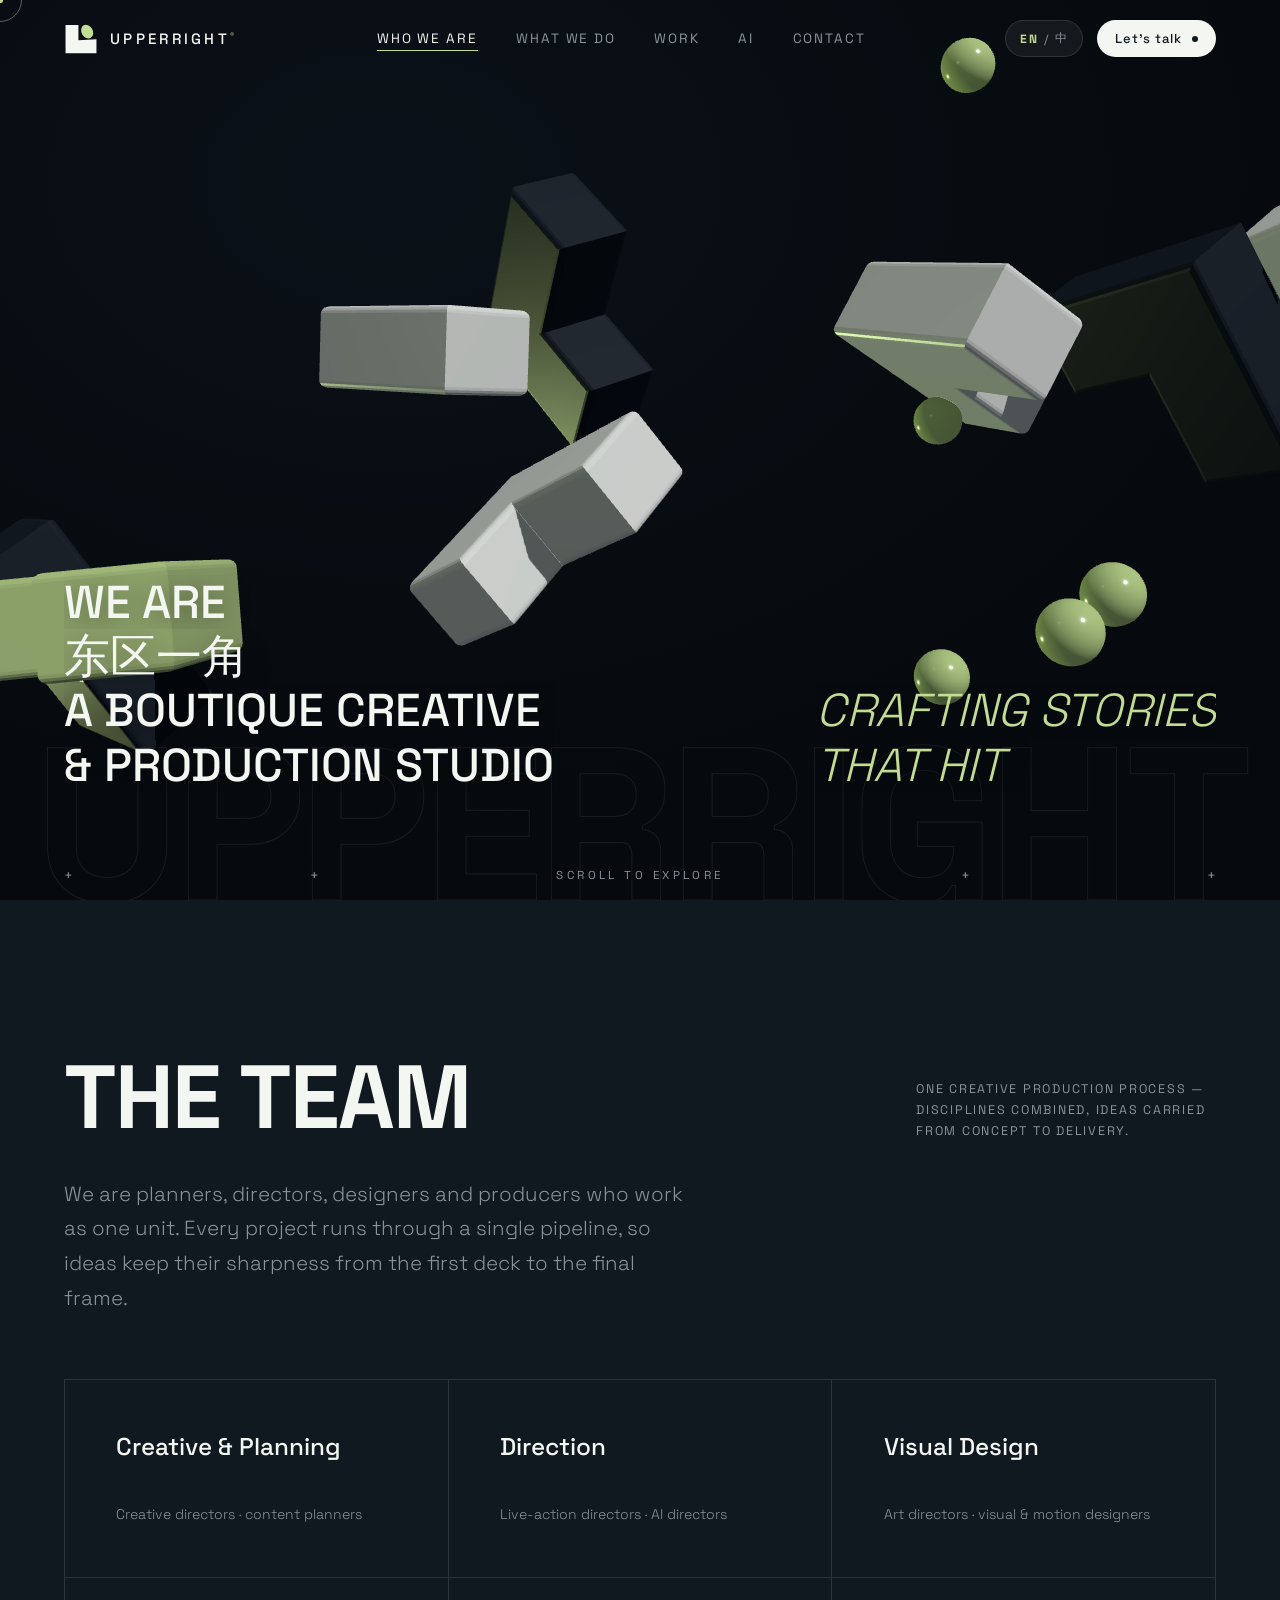
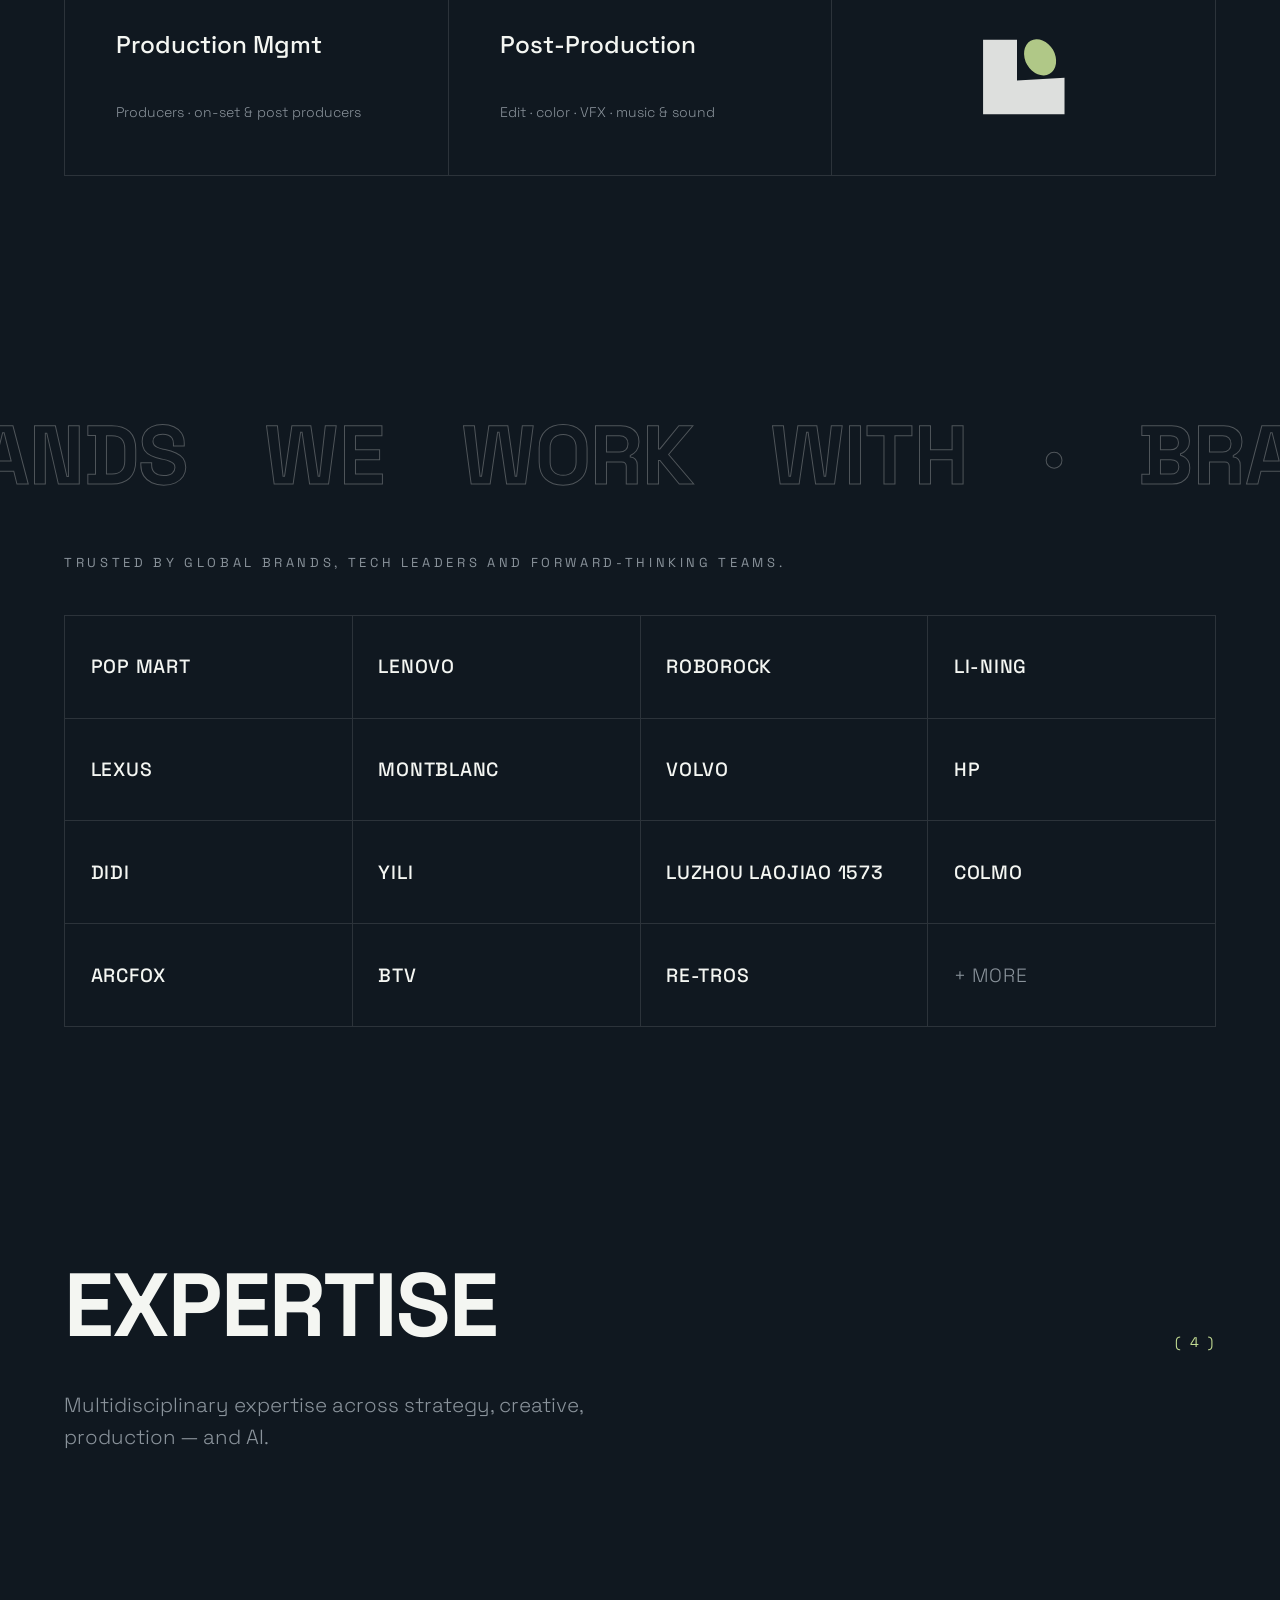
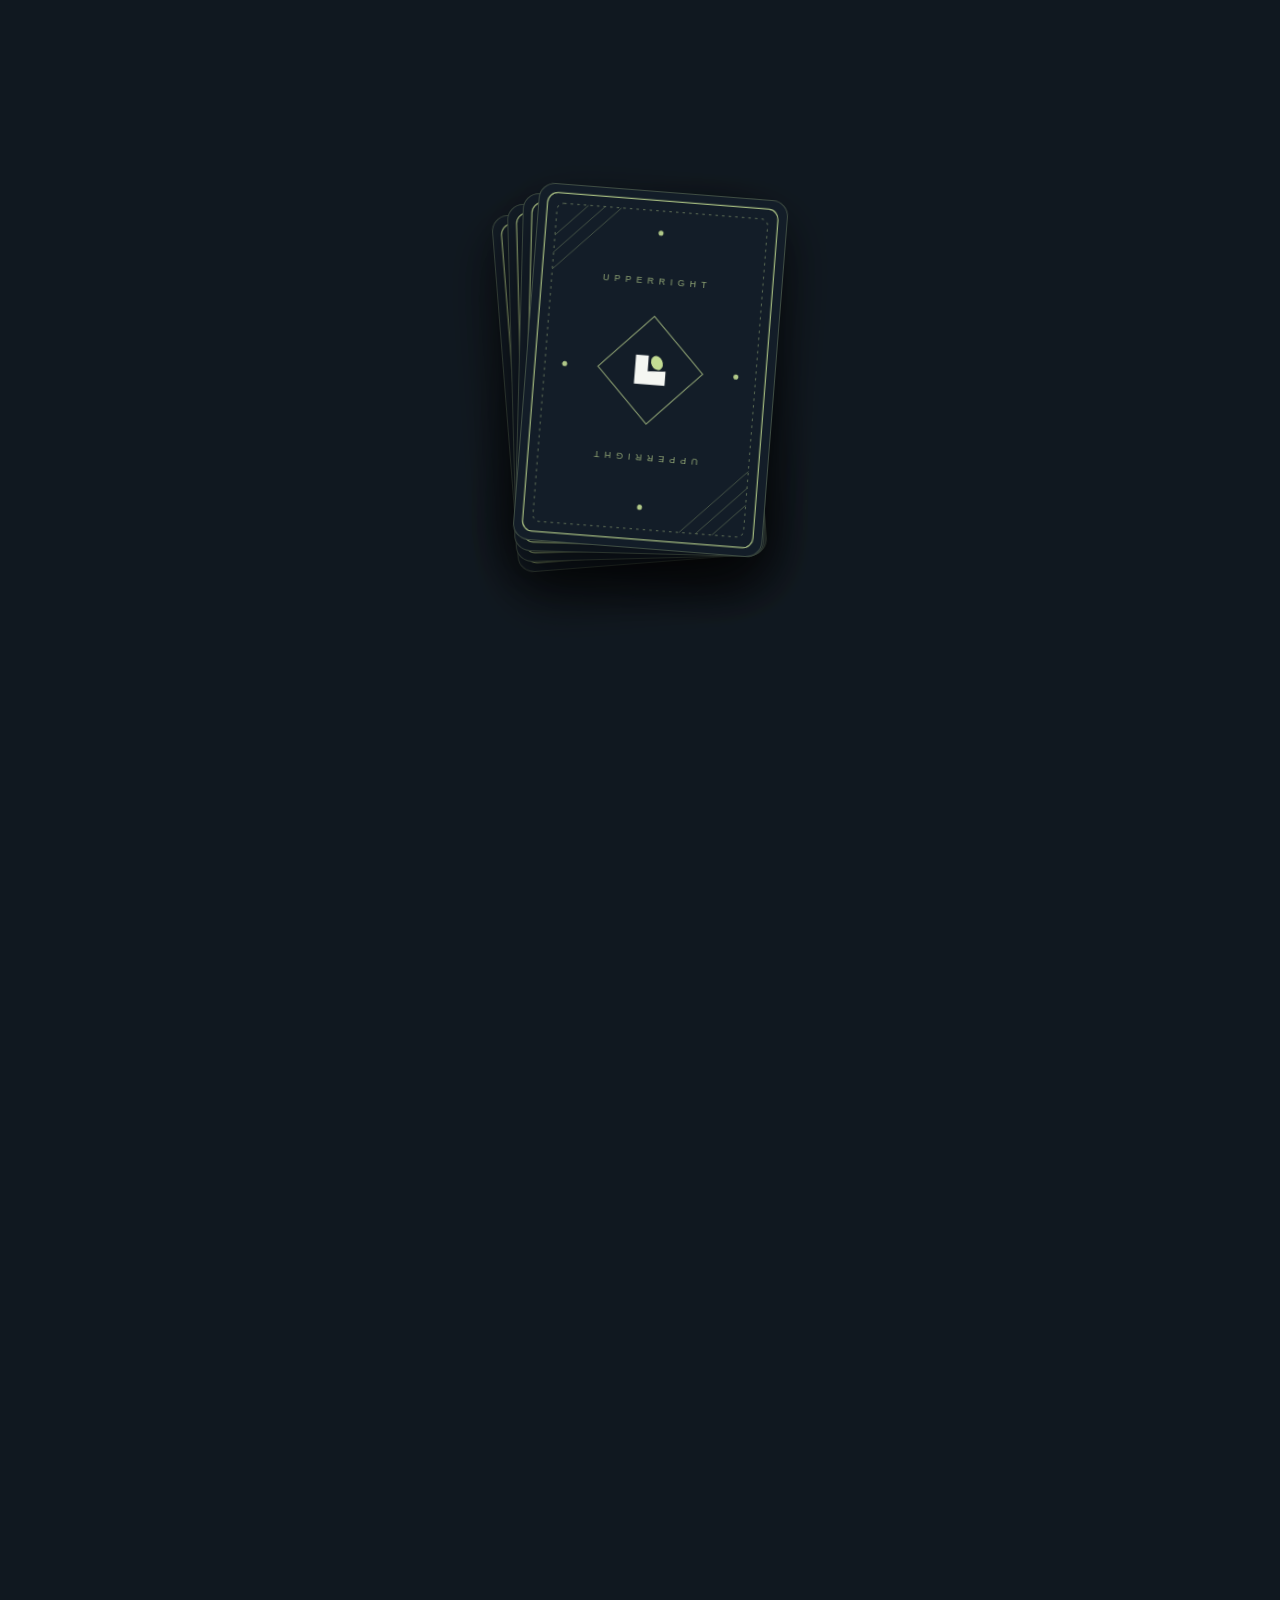
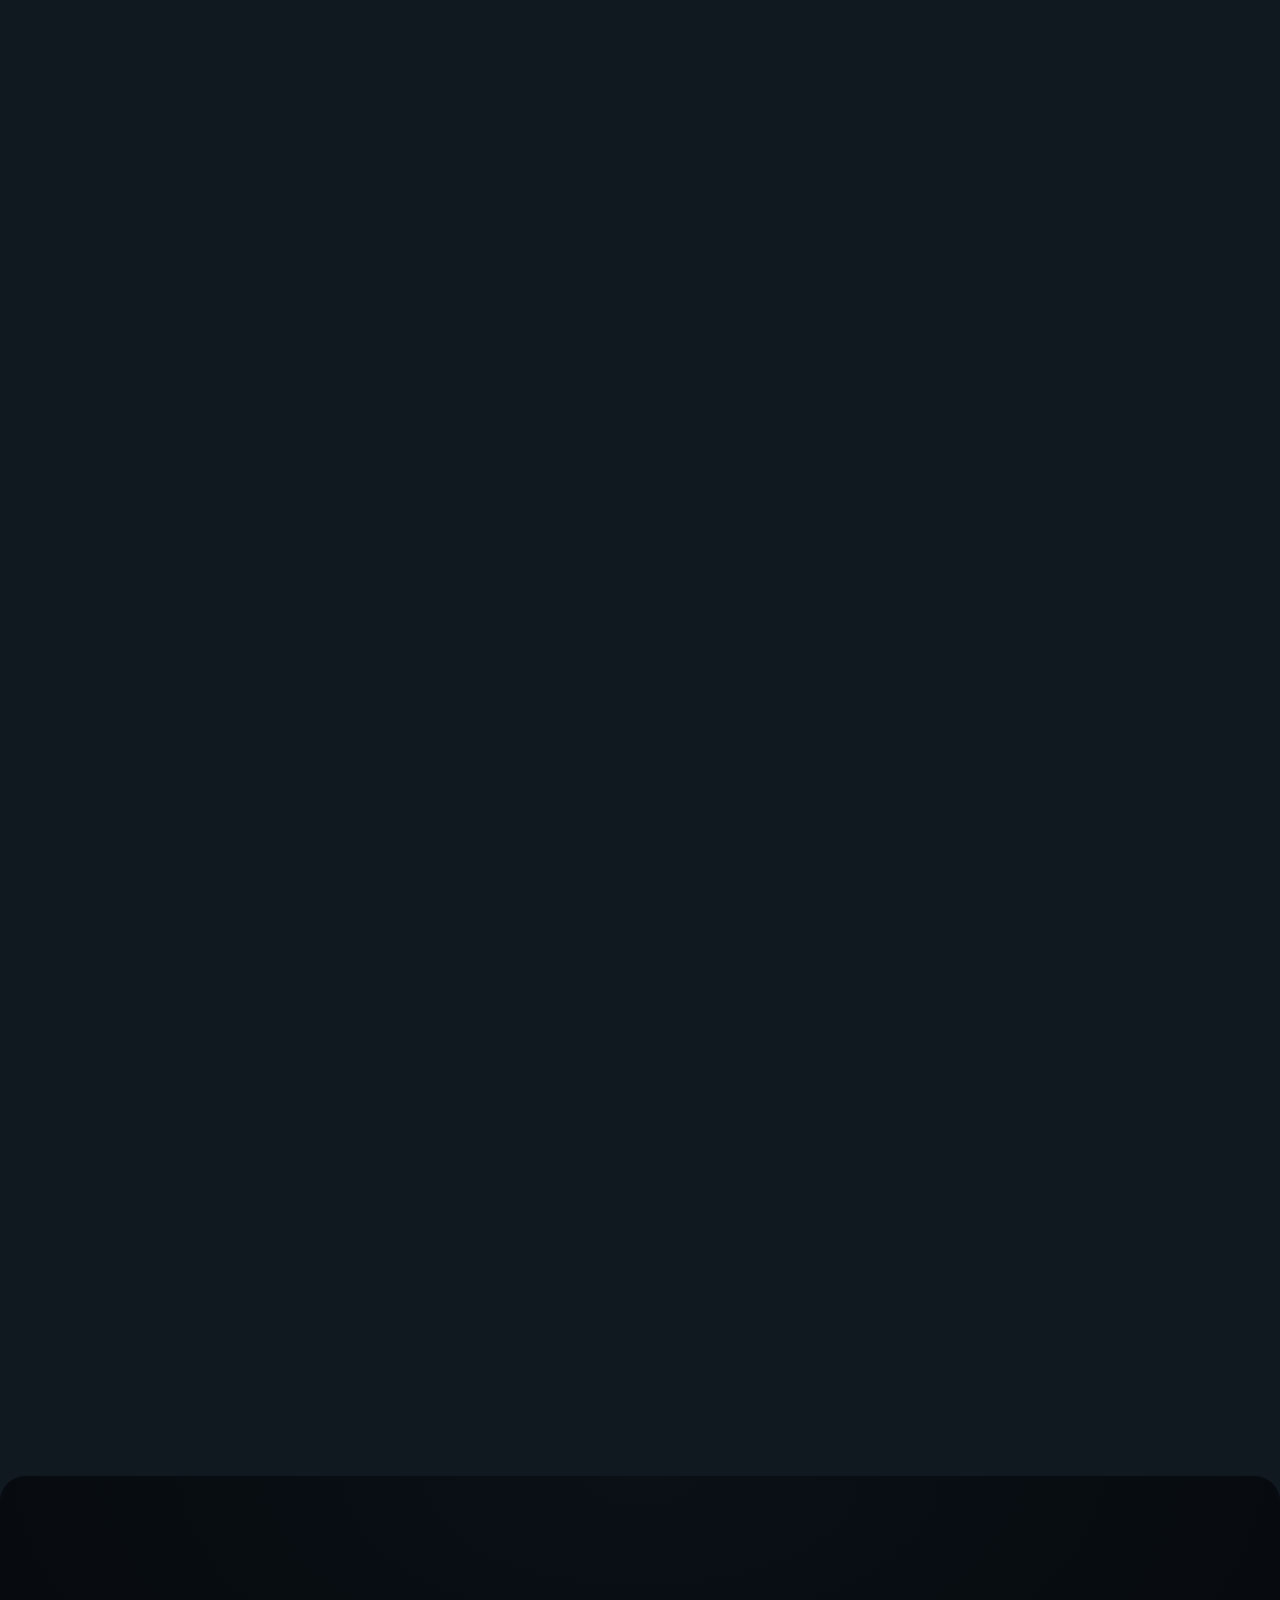
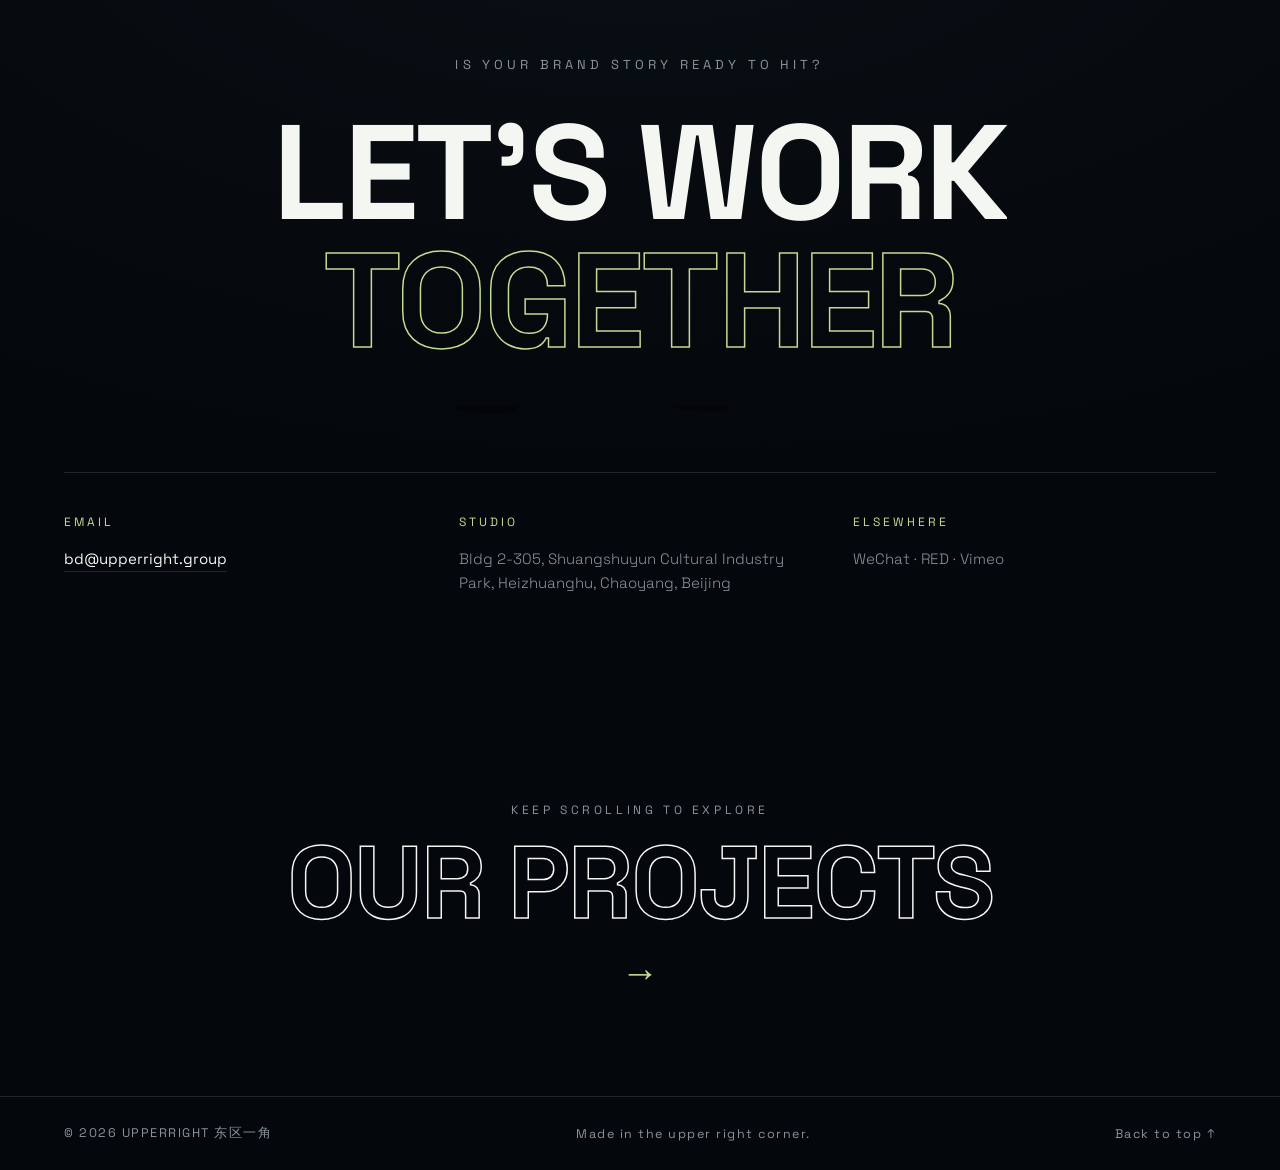
==== about.html @ adb5bf9f "UPPERRIGHT official website v3 — preview release" ====
<!DOCTYPE html>
<html lang="en">
<head>
  <meta charset="UTF-8" />
  <meta name="viewport" content="width=device-width, initial-scale=1.0" />
  <title>About Us — UPPERRIGHT 东区一角</title>
  <meta name="description" content="UPPERRIGHT 东区一角 is a boutique creative & production studio in Beijing — strategy, creative, production and AI-native expertise." />
  <link rel="icon" type="image/svg+xml" href="assets/logo.svg" />
  <link rel="stylesheet" href="css/style.css" />
  <script type="importmap">
  {
    "imports": {
      "three": "./js/vendor/three.module.min.js",
      "cannon-es": "./js/vendor/cannon-es.js"
    }
  }
  </script>
</head>
<body class="lang-en" data-page="about">

  <!-- ============ LOADER ============ -->
  <div class="loader" id="loader">
    <div class="loader-stage">
      <svg class="loader-logo" viewBox="0 0 100 100" xmlns="http://www.w3.org/2000/svg" aria-hidden="true">
        <path id="loader-mouth" d="M20 25 L20 80 L80 80 L80 53 L45 55 L45 25 Z" fill="#F4F6F2"/>
      </svg>
      <div class="loader-dots" id="loader-dots">
        <span class="ldot"></span><span class="ldot"></span><span class="ldot"></span>
        <span class="ldot"></span><span class="ldot"></span>
      </div>
    </div>
    <div class="loader-meta">
      <span class="loader-word">UPPERRIGHT</span>
      <span class="loader-pct" id="loader-pct">0</span>
    </div>
  </div>

  <!-- ============ FIXED CANVASES ============ -->
  <canvas id="tube-canvas" aria-hidden="true"></canvas>
  <canvas id="trail-canvas" aria-hidden="true"></canvas>

  <!-- ============ CUSTOM CURSOR ============ -->
  <div class="cursor" id="cursor"><span class="cursor-dot"></span></div>

  <!-- ============ NAV ============ -->
  <header class="nav" id="nav">
    <a class="nav-brand" href="index.html" data-cursor>
      <svg class="nav-logo" viewBox="17 19.34 66 66" xmlns="http://www.w3.org/2000/svg" aria-hidden="true">
        <path d="M20 25 L20 80 L80 80 L80 53 L45 55 L45 25 Z" fill="currentColor"/>
        <ellipse cx="62" cy="38" rx="11" ry="14" fill="#C3DC93" transform="rotate(-30 62 38)"/>
      </svg>
      <span class="nav-word">UPPERRIGHT<sup>®</sup></span>
    </a>
    <nav class="nav-links">
      <a href="about.html" class="nl-active" data-cursor data-i18n="nav.about">Who We Are</a>
      <a href="index.html#services" data-cursor data-i18n="nav.services">What We Do</a>
      <a href="projects.html" data-cursor data-i18n="nav.work">Work</a>
      <a href="index.html#ai" data-cursor data-i18n="nav.ai">AI</a>
      <a href="#contact" data-cursor data-i18n="nav.contact">Contact</a>
    </nav>
    <div class="nav-right">
      <button class="lang-toggle" id="lang-toggle" data-cursor aria-label="Switch language">
        <span class="lt-en">EN</span><span class="lt-sep">/</span><span class="lt-zh">中</span>
      </button>
      <a class="nav-cta" href="#contact" data-cursor><span data-i18n="nav.talk">Let's talk</span><i class="nc-dot"></i></a>
      <button class="menu-btn" id="menu-btn" data-cursor aria-label="Menu"><span></span><span></span></button>
    </div>
  </header>

  <!-- ============ MOBILE MENU ============ -->
  <div class="mmenu" id="mmenu">
    <nav class="mmenu-links">
      <a href="index.html" data-i18n="nav.home">Home</a>
      <a href="about.html" data-i18n="nav.about">About Us</a>
      <a href="projects.html" data-i18n="nav.projects">Projects</a>
      <a href="#contact" data-i18n="nav.contact">Contact</a>
    </nav>
    <div class="mmenu-foot"><span>bd@upperright.group</span><span>Beijing, CN</span></div>
  </div>

  <main id="top">

    <!-- ============ ABOUT HERO ============ -->
    <section class="ahero" id="ahero">
      <canvas id="about3d"></canvas>
      <div class="ahero-lines">
        <div class="al-left">
          <span class="al-line"><em data-i18n="ahero.l1">WE ARE</em></span>
          <span class="al-line"><em data-i18n="ahero.l2">东区一角</em></span>
          <span class="al-line"><em data-i18n="ahero.l3">A BOUTIQUE CREATIVE</em></span>
          <span class="al-line"><em data-i18n="ahero.l4">& PRODUCTION STUDIO</em></span>
        </div>
        <div class="al-right">
          <span class="al-line"><em data-i18n="ahero.r1">CRAFTING STORIES</em></span>
          <span class="al-line"><em data-i18n="ahero.r2">THAT HIT</em></span>
        </div>
      </div>
      <div class="ahero-mark" aria-hidden="true">UPPERRIGHT</div>
      <div class="cross-row" aria-hidden="true">
        <span>+</span><span>+</span><span class="cr-label" data-i18n="hero.scroll">SCROLL TO EXPLORE</span><span>+</span><span>+</span>
      </div>
    </section>

    <!-- ============ TEAM ============ -->
    <section class="team" id="team">
      <div class="sec-head">
        <h2 class="sec-title"><span data-i18n="team.title">The Team</span></h2>
        <p class="sec-note" data-i18n="team.note">One creative production process — disciplines combined, ideas carried from concept to delivery.</p>
      </div>
      <p class="team-intro" data-i18n="team.intro">We are planners, directors, designers and producers who work as one unit. Every project runs through a single pipeline, so ideas keep their sharpness from the first deck to the final frame.</p>
      <div class="studio-grid">
        <div class="st-cell"><h4 data-i18n="studio.g1">Creative & Planning</h4><p data-i18n="studio.g1d">Creative directors · content planners</p></div>
        <div class="st-cell"><h4 data-i18n="studio.g2">Direction</h4><p data-i18n="studio.g2d">Live-action directors · AI directors</p></div>
        <div class="st-cell"><h4 data-i18n="studio.g3">Visual Design</h4><p data-i18n="studio.g3d">Art directors · visual & motion designers</p></div>
        <div class="st-cell"><h4 data-i18n="studio.g4">Production Mgmt</h4><p data-i18n="studio.g4d">Producers · on-set & post producers</p></div>
        <div class="st-cell"><h4 data-i18n="studio.g5">Post-Production</h4><p data-i18n="studio.g5d">Edit · color · VFX · music & sound</p></div>
        <div class="st-cell st-cell-logo"><svg viewBox="17 19.34 66 66" xmlns="http://www.w3.org/2000/svg"><path d="M20 25 L20 80 L80 80 L80 53 L45 55 L45 25 Z" fill="currentColor"/><ellipse cx="62" cy="38" rx="11" ry="14" fill="#C3DC93" transform="rotate(-30 62 38)"/></svg></div>
      </div>
    </section>

    <!-- ============ BRANDS ============ -->
    <section class="brands" id="brands">
      <div class="marquee m1"><div class="marquee-track">
        <span>BRANDS</span><span>WE</span><span>WORK</span><span>WITH</span><span>·</span>
        <span>BRANDS</span><span>WE</span><span>WORK</span><span>WITH</span><span>·</span>
        <span>BRANDS</span><span>WE</span><span>WORK</span><span>WITH</span><span>·</span>
      </div></div>
      <p class="brands-note" data-i18n="brands.note">Trusted by global brands, tech leaders and forward-thinking teams.</p>
      <div class="brand-wall">
        <span>POP MART</span><span>LENOVO</span><span>ROBOROCK</span><span>LI-NING</span>
        <span>LEXUS</span><span>MONTBLANC</span><span>VOLVO</span><span>HP</span>
        <span>DIDI</span><span>YILI</span><span>LUZHOU LAOJIAO 1573</span><span>COLMO</span>
        <span>ARCFOX</span><span>BTV</span><span>RE-TROS</span><span class="bw-more" data-i18n="brands.more">+ MORE</span>
      </div>
    </section>

    <!-- ============ EXPERTISE ============ -->
    <section class="expertise" id="expertise">
      <div class="sec-head">
        <h2 class="sec-title"><span data-i18n="exp.title">Expertise</span></h2>
        <span class="sec-count">( 4 )</span>
      </div>
      <p class="exp-lead" data-i18n="exp.lead">Multidisciplinary expertise across strategy, creative, production — and AI.</p>
      <div class="exp-pin" id="exp-pin">
        <div class="exp-stage" id="exp-stage">

          <div class="pcard"><div class="pcard-inner">
            <div class="pcard-back">
              <svg viewBox="0 0 300 420" xmlns="http://www.w3.org/2000/svg" preserveAspectRatio="none">
                <rect x="10" y="10" width="280" height="400" rx="12" fill="none" stroke="#C3DC93" stroke-width="1.5" opacity="0.8"/>
                <rect x="22" y="22" width="256" height="376" rx="8" fill="none" stroke="#C3DC93" stroke-width="1" stroke-dasharray="3 5" opacity="0.5"/>
                <g stroke="#C3DC93" stroke-width="1" opacity="0.35">
                  <line x1="22" y1="60" x2="60" y2="22"/><line x1="22" y1="80" x2="80" y2="22"/><line x1="22" y1="100" x2="100" y2="22"/>
                  <line x1="278" y1="360" x2="240" y2="398"/><line x1="278" y1="340" x2="220" y2="398"/><line x1="278" y1="320" x2="200" y2="398"/>
                </g>
                <g fill="#C3DC93" opacity="0.9">
                  <circle cx="150" cy="48" r="3"/><circle cx="150" cy="372" r="3"/>
                  <circle cx="46" cy="210" r="3"/><circle cx="254" cy="210" r="3"/>
                </g>
                <rect x="105" y="165" width="90" height="90" transform="rotate(45 150 210)" fill="none" stroke="#C3DC93" stroke-width="1.2" opacity="0.7"/>
                <g transform="translate(150 210) scale(0.62) translate(-50 -52.5)">
                  <path d="M20 25 L20 80 L80 80 L80 53 L45 55 L45 25 Z" fill="#F4F6F2"/>
                  <ellipse cx="62" cy="38" rx="11" ry="14" fill="#C3DC93" transform="rotate(-30 62 38)"/>
                </g>
                <text x="150" y="108" text-anchor="middle" fill="#C3DC93" font-size="11" letter-spacing="6" opacity="0.7" font-family="sans-serif">UPPERRIGHT</text>
                <text x="150" y="322" text-anchor="middle" fill="#C3DC93" font-size="11" letter-spacing="6" opacity="0.7" font-family="sans-serif" transform="rotate(180 150 316)">UPPERRIGHT</text>
              </svg>
            </div>
            <div class="pcard-front">
              <div class="pc-row pc-head"><h3 data-i18n="exp.s1">Strategy</h3><span class="pc-letter">S</span></div>
              <ul>
                <li data-i18n="exp.s1a">Integrated marketing strategy</li>
                <li data-i18n="exp.s1b">Product campaign strategy</li>
                <li data-i18n="exp.s1c">Branded content planning</li>
                <li data-i18n="exp.s1d">Insight & research</li>
              </ul>
              <div class="pc-row pc-foot"><h3 data-i18n="exp.s1">Strategy</h3><span class="pc-letter">S</span></div>
            </div>
          </div></div>

          <div class="pcard"><div class="pcard-inner">
            <div class="pcard-back">
              <svg viewBox="0 0 300 420" xmlns="http://www.w3.org/2000/svg" preserveAspectRatio="none">
                <rect x="10" y="10" width="280" height="400" rx="12" fill="none" stroke="#C3DC93" stroke-width="1.5" opacity="0.8"/>
                <rect x="22" y="22" width="256" height="376" rx="8" fill="none" stroke="#C3DC93" stroke-width="1" stroke-dasharray="3 5" opacity="0.5"/>
                <g stroke="#C3DC93" stroke-width="1" opacity="0.35">
                  <line x1="22" y1="60" x2="60" y2="22"/><line x1="22" y1="80" x2="80" y2="22"/><line x1="22" y1="100" x2="100" y2="22"/>
                  <line x1="278" y1="360" x2="240" y2="398"/><line x1="278" y1="340" x2="220" y2="398"/><line x1="278" y1="320" x2="200" y2="398"/>
                </g>
                <g fill="#C3DC93" opacity="0.9">
                  <circle cx="150" cy="48" r="3"/><circle cx="150" cy="372" r="3"/>
                  <circle cx="46" cy="210" r="3"/><circle cx="254" cy="210" r="3"/>
                </g>
                <rect x="105" y="165" width="90" height="90" transform="rotate(45 150 210)" fill="none" stroke="#C3DC93" stroke-width="1.2" opacity="0.7"/>
                <g transform="translate(150 210) scale(0.62) translate(-50 -52.5)">
                  <path d="M20 25 L20 80 L80 80 L80 53 L45 55 L45 25 Z" fill="#F4F6F2"/>
                  <ellipse cx="62" cy="38" rx="11" ry="14" fill="#C3DC93" transform="rotate(-30 62 38)"/>
                </g>
                <text x="150" y="108" text-anchor="middle" fill="#C3DC93" font-size="11" letter-spacing="6" opacity="0.7" font-family="sans-serif">UPPERRIGHT</text>
                <text x="150" y="322" text-anchor="middle" fill="#C3DC93" font-size="11" letter-spacing="6" opacity="0.7" font-family="sans-serif" transform="rotate(180 150 316)">UPPERRIGHT</text>
              </svg>
            </div>
            <div class="pcard-front">
              <div class="pc-row pc-head"><h3 data-i18n="exp.s2">Creative</h3><span class="pc-letter">C</span></div>
              <ul>
                <li data-i18n="exp.s2a">Creative concept</li>
                <li data-i18n="exp.s2b">Art direction</li>
                <li data-i18n="exp.s2c">KV & graphic design</li>
                <li data-i18n="exp.s2d">Motion design</li>
              </ul>
              <div class="pc-row pc-foot"><h3 data-i18n="exp.s2">Creative</h3><span class="pc-letter">C</span></div>
            </div>
          </div></div>

          <div class="pcard"><div class="pcard-inner">
            <div class="pcard-back">
              <svg viewBox="0 0 300 420" xmlns="http://www.w3.org/2000/svg" preserveAspectRatio="none">
                <rect x="10" y="10" width="280" height="400" rx="12" fill="none" stroke="#C3DC93" stroke-width="1.5" opacity="0.8"/>
                <rect x="22" y="22" width="256" height="376" rx="8" fill="none" stroke="#C3DC93" stroke-width="1" stroke-dasharray="3 5" opacity="0.5"/>
                <g stroke="#C3DC93" stroke-width="1" opacity="0.35">
                  <line x1="22" y1="60" x2="60" y2="22"/><line x1="22" y1="80" x2="80" y2="22"/><line x1="22" y1="100" x2="100" y2="22"/>
                  <line x1="278" y1="360" x2="240" y2="398"/><line x1="278" y1="340" x2="220" y2="398"/><line x1="278" y1="320" x2="200" y2="398"/>
                </g>
                <g fill="#C3DC93" opacity="0.9">
                  <circle cx="150" cy="48" r="3"/><circle cx="150" cy="372" r="3"/>
                  <circle cx="46" cy="210" r="3"/><circle cx="254" cy="210" r="3"/>
                </g>
                <rect x="105" y="165" width="90" height="90" transform="rotate(45 150 210)" fill="none" stroke="#C3DC93" stroke-width="1.2" opacity="0.7"/>
                <g transform="translate(150 210) scale(0.62) translate(-50 -52.5)">
                  <path d="M20 25 L20 80 L80 80 L80 53 L45 55 L45 25 Z" fill="#F4F6F2"/>
                  <ellipse cx="62" cy="38" rx="11" ry="14" fill="#C3DC93" transform="rotate(-30 62 38)"/>
                </g>
                <text x="150" y="108" text-anchor="middle" fill="#C3DC93" font-size="11" letter-spacing="6" opacity="0.7" font-family="sans-serif">UPPERRIGHT</text>
                <text x="150" y="322" text-anchor="middle" fill="#C3DC93" font-size="11" letter-spacing="6" opacity="0.7" font-family="sans-serif" transform="rotate(180 150 316)">UPPERRIGHT</text>
              </svg>
            </div>
            <div class="pcard-front">
              <div class="pc-row pc-head"><h3 data-i18n="exp.s3">Production</h3><span class="pc-letter">P</span></div>
              <ul>
                <li data-i18n="exp.s3a">TVC & brand films</li>
                <li data-i18n="exp.s3b">Celebrity & product films</li>
                <li data-i18n="exp.s3c">Interview & documentary</li>
                <li data-i18n="exp.s3d">On-set & post producing</li>
              </ul>
              <div class="pc-row pc-foot"><h3 data-i18n="exp.s3">Production</h3><span class="pc-letter">P</span></div>
            </div>
          </div></div>

          <div class="pcard pcard-ai"><div class="pcard-inner">
            <div class="pcard-back">
              <svg viewBox="0 0 300 420" xmlns="http://www.w3.org/2000/svg" preserveAspectRatio="none">
                <rect x="10" y="10" width="280" height="400" rx="12" fill="none" stroke="#C3DC93" stroke-width="1.5" opacity="0.8"/>
                <rect x="22" y="22" width="256" height="376" rx="8" fill="none" stroke="#C3DC93" stroke-width="1" stroke-dasharray="3 5" opacity="0.5"/>
                <g stroke="#C3DC93" stroke-width="1" opacity="0.35">
                  <line x1="22" y1="60" x2="60" y2="22"/><line x1="22" y1="80" x2="80" y2="22"/><line x1="22" y1="100" x2="100" y2="22"/>
                  <line x1="278" y1="360" x2="240" y2="398"/><line x1="278" y1="340" x2="220" y2="398"/><line x1="278" y1="320" x2="200" y2="398"/>
                </g>
                <g fill="#C3DC93" opacity="0.9">
                  <circle cx="150" cy="48" r="3"/><circle cx="150" cy="372" r="3"/>
                  <circle cx="46" cy="210" r="3"/><circle cx="254" cy="210" r="3"/>
                </g>
                <rect x="105" y="165" width="90" height="90" transform="rotate(45 150 210)" fill="none" stroke="#C3DC93" stroke-width="1.2" opacity="0.7"/>
                <g transform="translate(150 210) scale(0.62) translate(-50 -52.5)">
                  <path d="M20 25 L20 80 L80 80 L80 53 L45 55 L45 25 Z" fill="#F4F6F2"/>
                  <ellipse cx="62" cy="38" rx="11" ry="14" fill="#C3DC93" transform="rotate(-30 62 38)"/>
                </g>
                <text x="150" y="108" text-anchor="middle" fill="#C3DC93" font-size="11" letter-spacing="6" opacity="0.7" font-family="sans-serif">UPPERRIGHT</text>
                <text x="150" y="322" text-anchor="middle" fill="#C3DC93" font-size="11" letter-spacing="6" opacity="0.7" font-family="sans-serif" transform="rotate(180 150 316)">UPPERRIGHT</text>
              </svg>
            </div>
            <div class="pcard-front">
              <div class="pc-row pc-head"><h3 data-i18n="exp.s4">AI-Native</h3><span class="pc-letter">AI</span></div>
              <ul>
                <li data-i18n="exp.s4a">AI visual & theme films</li>
                <li data-i18n="exp.s4b">AI × live-action hybrid</li>
                <li data-i18n="exp.s4c">AI character & world design</li>
                <li data-i18n="exp.s4d">AI workflow R&D</li>
              </ul>
              <div class="pc-row pc-foot"><h3 data-i18n="exp.s4">AI-Native</h3><span class="pc-letter">AI</span></div>
            </div>
          </div></div>

        </div>
      </div>
    </section>

    <!-- ============ CONTACT ============ -->
    <section class="contact" id="contact">
      <canvas id="contact3d" aria-hidden="true"></canvas>
      <div class="contact-inner">
        <p class="contact-kicker" data-i18n="contact.kicker">Is your brand story ready to hit?</p>
        <a class="contact-big" href="mailto:bd@upperright.group" data-cursor-view>
          <span class="cb-line" data-i18n="contact.l1">LET'S WORK</span>
          <span class="cb-line cb-green" data-i18n="contact.l2">TOGETHER</span>
        </a>
      </div>
      <div class="contact-cols">
        <div class="cc">
          <span class="cc-label">Email</span>
          <a href="mailto:bd@upperright.group" data-cursor>bd@upperright.group</a>
        </div>
        <div class="cc">
          <span class="cc-label" data-i18n="contact.addrLabel">Studio</span>
          <p data-i18n="contact.addr">Bldg 2-305, Shuangshuyun Cultural Industry Park, Heizhuanghu, Chaoyang, Beijing</p>
        </div>
        <div class="cc">
          <span class="cc-label" data-i18n="contact.followLabel">Elsewhere</span>
          <p>WeChat · RED · Vimeo</p>
        </div>
      </div>
    </section>

    <!-- ============ NEXT PAGE ============ -->
    <a class="next-page" href="projects.html" data-cursor>
      <span class="np-kicker" data-i18n="next.keep">Keep scrolling to explore</span>
      <span class="np-title" data-i18n="next.projects">OUR PROJECTS</span>
      <span class="np-arrow">→</span>
    </a>

    <!-- ============ FOOTER ============ -->
    <footer class="footer">
      <span>© 2026 UPPERRIGHT 东区一角</span>
      <span data-i18n="footer.tag">Made in the upper right corner.</span>
      <a href="#top" data-cursor data-i18n="footer.top">Back to top ↑</a>
    </footer>

  </main>

  <script src="js/vendor/gsap.min.js"></script>
  <script src="js/vendor/ScrollTrigger.min.js"></script>
  <script src="js/vendor/lenis.min.js"></script>
  <script src="js/i18n.js"></script>
  <script src="js/main.js"></script>
  <script type="module" src="js/about3d.js"></script>
  <script type="module" src="js/tube.js"></script>
  <script type="module" src="js/contact3d.js"></script>
  <script src="js/trail.js"></script>
</body>
</html>
---- css/style.css ----
/* ============================================================
   UPPERRIGHT 东区一角 — Official Website (v2 · Lusion-grade)
   Brand: #101820 (deep navy black) / #C3DC93 (brand green)
   ============================================================ */

@font-face {
  font-family: 'Space Grotesk';
  src: url('../assets/fonts/space-grotesk-latin-300-normal.woff2') format('woff2');
  font-weight: 300; font-display: swap;
}
@font-face {
  font-family: 'Space Grotesk';
  src: url('../assets/fonts/space-grotesk-latin-400-normal.woff2') format('woff2');
  font-weight: 400; font-display: swap;
}
@font-face {
  font-family: 'Space Grotesk';
  src: url('../assets/fonts/space-grotesk-latin-500-normal.woff2') format('woff2');
  font-weight: 500; font-display: swap;
}
@font-face {
  font-family: 'Space Grotesk';
  src: url('../assets/fonts/space-grotesk-latin-700-normal.woff2') format('woff2');
  font-weight: 700; font-display: swap;
}

:root {
  --ink: #101820;
  --ink-2: #161f29;
  --ink-3: #1d2733;
  --ink-deep: #06090d;
  --green: #C3DC93;
  --green-soft: #e4f3c8;
  --paper: #F4F6F2;
  --grey: #8a939b;
  --line: rgba(244, 246, 242, 0.12);
  --font-en: 'Space Grotesk', 'Helvetica Neue', Arial, sans-serif;
  --font-zh: 'PingFang SC', 'Hiragino Sans GB', 'Microsoft YaHei', sans-serif;
  --pad: clamp(20px, 5vw, 72px);
  --radius: clamp(14px, 2vw, 26px);
}

* { margin: 0; padding: 0; box-sizing: border-box; }
html { scroll-behavior: auto; }
html.lenis, html.lenis body { height: auto; }
.lenis.lenis-smooth { scroll-behavior: auto !important; }

body {
  background: var(--ink);
  color: var(--paper);
  font-family: var(--font-en), var(--font-zh);
  -webkit-font-smoothing: antialiased;
  overflow-x: hidden;
}
body.lang-zh { font-family: var(--font-zh); }
body.lang-zh .hero-title, body.lang-zh .contact-big, body.lang-zh .sec-title,
body.lang-zh .nav-word, body.lang-zh .loader-word, body.lang-zh .reel-words { font-family: var(--font-en), var(--font-zh); }

::selection { background: var(--green); color: var(--ink); }
a { color: inherit; text-decoration: none; }
img { display: block; width: 100%; height: 100%; object-fit: cover; }
main { position: relative; z-index: 2; }

/* ============ FIXED CANVASES ============ */
#tube-canvas {
  position: fixed; inset: 0; width: 100vw; height: 100vh;
  z-index: 1; pointer-events: none;
}
#trail-canvas {
  position: fixed; inset: 0; width: 100vw; height: 100vh;
  z-index: 600; pointer-events: none;
  mix-blend-mode: screen;
}

/* ============ LOADER ============ */
.loader {
  position: fixed; inset: 0; z-index: 1000;
  background: var(--ink);
  display: flex; flex-direction: column;
  align-items: center; justify-content: center;
  gap: 40px;
}
.loader-stage { display: flex; align-items: flex-start; gap: 26px; }
.loader-logo { width: clamp(80px, 12vw, 130px); height: auto; }
.loader-dots { display: flex; gap: 16px; align-items: center; margin-top: calc(clamp(80px, 12vw, 130px) * 0.30); }
.ldot {
  width: clamp(10px, 1.4vw, 15px); height: clamp(10px, 1.4vw, 15px);
  border-radius: 50%;
  background: var(--green);
}
.loader-meta {
  position: absolute; left: var(--pad); right: var(--pad); bottom: 36px;
  display: flex; justify-content: space-between; align-items: baseline;
  font-size: 13px; letter-spacing: 0.35em; color: var(--grey);
}
.loader-pct { font-size: clamp(40px, 7vw, 80px); font-weight: 300; letter-spacing: 0; color: var(--paper); }
.loader-pct::after { content: '%'; font-size: 0.35em; color: var(--green); margin-left: 4px; }

/* ============ CURSOR ============ */
.cursor {
  position: fixed; top: 0; left: 0; z-index: 999;
  width: 44px; height: 44px; margin: -22px 0 0 -22px;
  border: 1px solid rgba(244,246,242,0.35);
  border-radius: 50%;
  display: flex; align-items: center; justify-content: center;
  pointer-events: none;
  transition: width .35s cubic-bezier(.22,1,.36,1), height .35s cubic-bezier(.22,1,.36,1),
              margin .35s cubic-bezier(.22,1,.36,1), background-color .35s, border-color .35s;
}
.cursor-dot { width: 5px; height: 5px; border-radius: 50%; background: var(--green); transition: opacity .2s; }
.cursor.is-hover { width: 64px; height: 64px; margin: -32px 0 0 -32px; border-color: var(--green); }
.cursor.is-view {
  width: 88px; height: 88px; margin: -44px 0 0 -44px;
  background: var(--green); border-color: var(--green);
}
.cursor.is-view .cursor-dot { opacity: 0; }
.cursor.is-view::after {
  content: 'VIEW'; position: absolute; color: var(--ink);
  font-size: 12px; font-weight: 500; letter-spacing: 0.18em; font-family: var(--font-en);
}
body.lang-zh .cursor.is-view::after { content: '查看'; letter-spacing: 0.3em; }
@media (hover: none) { .cursor { display: none; } }

/* ============ NAV ============ */
.nav {
  position: fixed; top: 0; left: 0; right: 0; z-index: 100;
  display: flex; align-items: center; justify-content: space-between;
  padding: 20px var(--pad);
}
.nav-brand { display: flex; align-items: center; gap: 12px; }
.nav-logo { width: 34px; height: 34px; color: var(--paper); transition: transform .4s cubic-bezier(.22,1,.36,1); }
.nav-brand:hover .nav-logo { transform: rotate(-8deg) scale(1.06); }
.nav-word { font-size: 15px; font-weight: 500; letter-spacing: 0.22em; }
.nav-word sup { font-size: 8px; color: var(--green); }
.nav-links { display: flex; gap: clamp(18px, 3vw, 42px); }
.nav-links a {
  font-size: 13.5px; letter-spacing: 0.14em; text-transform: uppercase;
  color: var(--grey); position: relative; padding: 4px 0;
  transition: color .3s;
}
.nav-links a::after {
  content: ''; position: absolute; left: 0; bottom: 0;
  width: 100%; height: 1px; background: var(--green);
  transform: scaleX(0); transform-origin: right;
  transition: transform .45s cubic-bezier(.22,1,.36,1);
}
.nav-links a:hover { color: var(--paper); }
.nav-links a:hover::after { transform: scaleX(1); transform-origin: left; }
.nav-right { display: flex; align-items: center; gap: 14px; }
.lang-toggle {
  background: rgba(244,246,242,0.06); border: 1px solid var(--line); border-radius: 99px;
  color: var(--paper); font-family: inherit; font-size: 12px; letter-spacing: 0.1em;
  padding: 9px 14px; cursor: pointer; display: flex; gap: 6px; align-items: center;
  backdrop-filter: blur(8px);
  transition: border-color .3s;
}
.lang-toggle:hover { border-color: var(--green); }
.lang-toggle .lt-sep { color: var(--grey); }
body.lang-en .lt-en, body.lang-zh .lt-zh { color: var(--green); font-weight: 700; }
body.lang-en .lt-zh, body.lang-zh .lt-en { color: var(--grey); }
.nav-cta {
  display: flex; align-items: center; gap: 10px;
  background: var(--paper); color: var(--ink);
  font-size: 13px; font-weight: 500; letter-spacing: 0.06em;
  border-radius: 99px; padding: 10px 18px;
  transition: background-color .3s, transform .3s cubic-bezier(.22,1,.36,1);
}
.nav-cta:hover { background: var(--green); transform: scale(1.04); }
.nc-dot { width: 6px; height: 6px; border-radius: 50%; background: var(--ink); }
.menu-btn { display: none; }

/* ============ MOBILE MENU ============ */
.mmenu {
  position: fixed; inset: 0; z-index: 90; background: var(--ink-2);
  display: flex; flex-direction: column; justify-content: center; gap: 8vh;
  padding: 0 var(--pad);
  clip-path: inset(0 0 100% 0);
  transition: clip-path .7s cubic-bezier(.77,0,.18,1);
}
.mmenu.open { clip-path: inset(0 0 0% 0); }
.mmenu-links { display: flex; flex-direction: column; gap: 10px; }
.mmenu-links a { font-size: clamp(34px, 9vw, 56px); font-weight: 500; letter-spacing: 0.02em; }
.mmenu-foot { display: flex; justify-content: space-between; color: var(--grey); font-size: 13px; letter-spacing: 0.1em; }

/* ============ HERO ============ */
.hero {
  height: 100svh;
  display: flex; flex-direction: column;
  position: relative;
}
.hero-head {
  padding: clamp(86px, 12vh, 120px) var(--pad) 22px;
  display: flex; justify-content: center;
  will-change: transform, opacity;
}
.hero-statement {
  max-width: 620px; text-align: center;
  font-size: clamp(16px, 1.8vw, 23px); line-height: 1.45; font-weight: 400;
  color: var(--paper);
}
.hero-card-wrap {
  --exp: 0;
  flex: 1; min-height: 0;
  padding: 0 calc(var(--pad) * (1 - var(--exp)));
  padding-bottom: calc(52px * (1 - var(--exp)));
  display: flex; flex-direction: column;
  position: relative;
}
.hero-card {
  position: relative; flex: 1; min-height: 0;
  background: radial-gradient(120% 120% at 30% 20%, #0a1118 0%, var(--ink-deep) 60%);
  border-radius: calc(var(--radius) * (1 - var(--exp)));
  overflow: hidden;
  box-shadow: 0 30px 80px rgba(0,0,0,0.45);
}
.hslides { position: absolute; inset: 0; }
.hslide { position: absolute; inset: 0; overflow: hidden; will-change: transform; }
.hslide:not(.hs-active):not(.hs-moving) { transform: translateX(100%); }
.hslide-case img { filter: saturate(0.9) brightness(0.85); }
.hslide-case::after {
  content: ''; position: absolute; inset: 0;
  background: linear-gradient(180deg, transparent 45%, rgba(6,9,13,0.72));
}
.hs-info {
  position: absolute; left: clamp(22px, 3.5vw, 54px); bottom: clamp(20px, 4vh, 48px);
  z-index: 2; display: flex; flex-direction: column; gap: 12px;
}
.hs-kicker { font-size: 12px; letter-spacing: 0.3em; text-transform: uppercase; color: var(--green); }
.hs-title { font-size: clamp(28px, 3.6vw, 54px); font-weight: 500; }
.hs-sub { font-size: 14.5px; color: rgba(244,246,242,0.75); font-weight: 300; }
.hnav {
  position: absolute; top: 50%; transform: translateY(-50%); z-index: 5;
  width: clamp(44px, 4vw, 60px); height: clamp(44px, 4vw, 60px);
  border-radius: 50%; border: 1px solid rgba(244,246,242,0.25);
  background: rgba(16,24,32,0.35); color: var(--paper);
  font-size: 18px; cursor: pointer; backdrop-filter: blur(8px);
  display: flex; align-items: center; justify-content: center;
  transition: background-color .3s, border-color .3s, transform .3s cubic-bezier(.22,1,.36,1);
}
.hnav:hover { background: var(--green); color: var(--ink); border-color: var(--green); transform: translateY(-50%) scale(1.08); }
.hnav-prev { left: clamp(14px, 1.6vw, 26px); }
.hnav-next { right: clamp(14px, 1.6vw, 26px); }
.hdots {
  position: absolute; bottom: 18px; left: 50%; transform: translateX(-50%); z-index: 5;
  display: flex; gap: 8px;
}
.hdots span {
  width: 7px; height: 7px; border-radius: 50%;
  background: rgba(244,246,242,0.25);
  transition: background-color .3s, transform .3s;
}
.hdots span.active { background: var(--green); transform: scale(1.25); }
#hero3d { position: absolute; inset: 0; width: 100%; height: 100%; display: block; }
.hero-inner {
  position: absolute; left: clamp(22px, 3.5vw, 54px); bottom: clamp(18px, 3.5vh, 44px);
  z-index: 2; pointer-events: none;
}
.hero-title {
  font-size: clamp(44px, 8.2vw, 124px);
  line-height: 0.94; font-weight: 700; letter-spacing: -0.02em;
  text-transform: uppercase;
  text-shadow: 0 8px 40px rgba(0,0,0,0.35);
}
.ht-line { display: block; overflow: hidden; }
.ht-word { display: inline-block; will-change: transform; }
.ht-outline { color: transparent; -webkit-text-stroke: 1.5px var(--paper); }
.ht-dot { color: var(--green); font-style: normal; }
.cross-row {
  position: absolute; left: var(--pad); right: var(--pad); bottom: 16px;
  display: flex; justify-content: space-between; align-items: center;
  font-size: 14px; color: var(--grey);
}
.cross-row .cr-label { font-size: 11.5px; letter-spacing: 0.3em; animation: pulse 2.4s ease-in-out infinite; }
@keyframes pulse { 0%,100% { opacity: .9; } 50% { opacity: .35; } }

/* ============ SECTION COMMON ============ */
section { position: relative; }
.sec-head {
  display: flex; align-items: flex-end; justify-content: space-between; gap: 30px;
  padding: 0 var(--pad); margin-bottom: clamp(36px, 6vh, 70px);
}
.sec-title {
  font-size: clamp(40px, 7vw, 104px); font-weight: 700;
  letter-spacing: -0.02em; text-transform: uppercase; line-height: 1;
  overflow: hidden;
}
.sec-title span { display: inline-block; }
.sec-count { font-size: 14px; color: var(--green); letter-spacing: 0.2em; flex: none; }
.sec-note {
  max-width: 300px; font-size: 12.5px; letter-spacing: 0.14em; text-transform: uppercase;
  color: var(--grey); line-height: 1.7; text-align: left; flex: none;
}
.intro-eyebrow {
  display: flex; align-items: center; gap: 10px;
  font-size: 13px; letter-spacing: 0.3em; text-transform: uppercase; color: var(--grey);
  margin-bottom: clamp(28px, 4vh, 48px);
}
.intro-eyebrow .dot { width: 8px; height: 8px; border-radius: 50%; background: var(--green); flex: none; }
.pill {
  display: inline-flex; align-items: center; gap: 10px;
  background: var(--paper); color: var(--ink);
  font-size: 13.5px; font-weight: 500; letter-spacing: 0.08em; text-transform: uppercase;
  border-radius: 99px; padding: 16px 26px;
  transition: background-color .3s, transform .3s cubic-bezier(.22,1,.36,1);
}
.pill:hover { background: var(--green); transform: scale(1.05); }
.pill-dot { width: 7px; height: 7px; border-radius: 50%; background: var(--ink); }

/* ============ INTRO ============ */
.intro { padding: clamp(120px, 20vh, 240px) var(--pad); }
.intro-text {
  font-size: clamp(26px, 3.6vw, 54px);
  line-height: 1.3; font-weight: 400; letter-spacing: -0.01em;
  max-width: 1280px;
}
.intro-text .w { display: inline-block; opacity: .14; transition: opacity .3s linear; }
.intro-tags {
  margin-top: clamp(50px, 9vh, 110px);
  display: grid; grid-template-columns: repeat(3, 1fr); gap: 24px;
  border-top: 1px solid var(--line); padding-top: 32px;
}
.intro-tag { display: flex; flex-direction: column; gap: 14px; font-size: clamp(15px, 1.4vw, 19px); }
.it-num { color: var(--green); font-size: 13px; letter-spacing: 0.2em; }

/* ============ REEL ============ */
.reel { position: relative; }
.reel-pin {
  height: 100svh; position: relative;
  display: flex; align-items: center; justify-content: center;
  overflow: hidden;
}
.reel-copy {
  position: absolute; right: var(--pad); top: clamp(90px, 14vh, 150px);
  max-width: 400px; z-index: 4;
  display: flex; flex-direction: column; align-items: flex-start; gap: 24px;
}
.reel-copy .intro-eyebrow { margin-bottom: 0; }
.reel-text { font-size: clamp(15px, 1.3vw, 18px); line-height: 1.7; color: var(--paper); font-weight: 300; }
.reel-card {
  position: absolute; inset: 2.5svh 2vw;
  border-radius: 18px; overflow: hidden;
  background: var(--ink-2);
  will-change: transform;
  box-shadow: 0 40px 100px rgba(0,0,0,0.5);
}
.reel-card img { transform-origin: center; }
.reel-tint {
  position: absolute; inset: 0;
  background: linear-gradient(160deg, rgba(16,24,32,0.75), rgba(195,220,147,0.32));
  mix-blend-mode: multiply;
}
.reel-words {
  position: relative; z-index: 3;
  display: flex; align-items: center; gap: clamp(18px, 2.6vw, 40px);
  pointer-events: none;
}
.rw {
  font-size: clamp(54px, 9.5vw, 150px); font-weight: 500;
  letter-spacing: 0.01em; color: #fff;
  text-shadow: 0 6px 40px rgba(0,0,0,0.35);
}
.rw-btn {
  width: clamp(58px, 6.5vw, 104px); height: clamp(40px, 4.6vw, 72px);
  background: #fff; color: var(--ink);
  border-radius: 99px;
  display: flex; align-items: center; justify-content: center;
  box-shadow: 0 10px 40px rgba(0,0,0,0.3);
}
.cross-corners span {
  position: absolute; font-size: 15px; color: var(--paper); opacity: .7; z-index: 3;
}
.cross-corners span:nth-child(1) { top: 1.2svh; left: 1vw; }
.cross-corners span:nth-child(2) { top: 1.2svh; right: 1vw; }
.cross-corners span:nth-child(3) { bottom: 1.2svh; left: 1vw; }
.cross-corners span:nth-child(4) { bottom: 1.2svh; right: 1vw; }

/* ============ WORK ============ */
.work { padding: clamp(100px, 16vh, 200px) 0 clamp(60px, 8vh, 110px); }
.work-grid {
  display: grid; grid-template-columns: 1fr 1fr;
  gap: clamp(34px, 5vw, 70px) clamp(24px, 3vw, 48px);
  padding: 0 var(--pad);
}
.wcard { display: block; }
.wcard-media {
  position: relative; overflow: hidden; border-radius: 14px;
  aspect-ratio: 16 / 11; background: var(--ink-2);
}
.wcard-media img {
  transform: scale(1.12);
  transition: transform 1s cubic-bezier(.22,1,.36,1), filter 1s;
  filter: saturate(0.85) brightness(0.92);
}
.wcard:hover .wcard-media img { transform: scale(1.05); filter: saturate(1.05) brightness(1); }
.wc-tags {
  display: block; margin: 18px 2px 8px;
  font-size: 11.5px; letter-spacing: 0.2em; color: var(--grey); text-transform: uppercase;
}
.wc-title {
  font-size: clamp(22px, 2.4vw, 34px); font-weight: 500; letter-spacing: 0;
  display: flex; align-items: center;
}
.wc-arrow {
  font-style: normal; color: var(--green);
  display: inline-block; width: 0; overflow: hidden;
  transform: translateX(-14px); opacity: 0;
  transition: all .45s cubic-bezier(.22,1,.36,1);
}
.wcard:hover .wc-arrow { width: 1.3em; transform: translateX(0); opacity: 1; }
.wc-title span { transition: transform .45s cubic-bezier(.22,1,.36,1); }
.wcard:hover .wc-title span { transform: translateX(6px); }
.work-more { display: flex; justify-content: center; margin-top: clamp(50px, 8vh, 90px); }

/* ============ SERVICES ============ */
.services { padding: clamp(80px, 12vh, 160px) 0; }
.svc-list { border-top: 1px solid var(--line); }
.svc-row {
  display: grid;
  grid-template-columns: 80px 1fr 1.2fr 60px;
  align-items: center; gap: clamp(16px, 3vw, 50px);
  padding: clamp(30px, 5vh, 54px) var(--pad);
  border-bottom: 1px solid var(--line);
  position: relative; overflow: hidden;
  cursor: pointer;
}
.svc-row::before {
  content: ''; position: absolute; inset: 0; background: var(--paper);
  transform: scaleY(0); transform-origin: var(--so, top);
  transition: transform .5s cubic-bezier(.77,0,.18,1);
}
.svc-row.hovered::before { transform: scaleY(1); }
.svc-row > * { position: relative; z-index: 1; transition: color .4s; }
.svc-num { font-size: 14px; letter-spacing: 0.2em; color: var(--green); }
.svc-name { font-size: clamp(28px, 4.4vw, 64px); font-weight: 500; letter-spacing: -0.01em; }
.svc-desc { font-size: 15px; color: var(--grey); line-height: 1.6; font-weight: 300; }
.svc-arrow { font-size: 28px; color: var(--green); transition: transform .45s cubic-bezier(.22,1,.36,1), color .4s; }
.svc-row.hovered .svc-name, .svc-row.hovered .svc-desc { color: var(--ink); }
.svc-row.hovered .svc-num { color: #7da33f; }
.svc-row.hovered .svc-arrow { transform: translate(6px, -6px); color: #7da33f; }

/* ============ AI ============ */
.ai {
  padding: clamp(100px, 16vh, 200px) var(--pad);
  background: linear-gradient(180deg, rgba(22,31,41,0) 0%, rgba(22,31,41,0.55) 18%, rgba(22,31,41,0.55) 82%, rgba(22,31,41,0) 100%);
}
.ai-head { max-width: 1100px; }
.ai-title {
  font-size: clamp(32px, 4.8vw, 72px); font-weight: 500;
  line-height: 1.12; letter-spacing: -0.015em;
}
.ai-sub { margin-top: 28px; max-width: 560px; color: var(--grey); line-height: 1.7; font-weight: 300; }
.ai-flow {
  margin-top: clamp(60px, 10vh, 120px);
  display: grid; grid-template-columns: repeat(6, 1fr); gap: 18px;
}
.ai-step {
  border: 1px solid var(--line); border-radius: 12px;
  padding: 26px 20px 30px;
  display: flex; flex-direction: column; gap: 40px;
  background: rgba(16,24,32,0.45);
  backdrop-filter: blur(4px);
  transition: border-color .4s, transform .4s cubic-bezier(.22,1,.36,1), background-color .4s;
}
.ai-step:hover { border-color: var(--green); transform: translateY(-6px); background: rgba(195,220,147,0.05); }
.as-num { font-size: 12px; letter-spacing: 0.25em; color: var(--green); }
.ai-step h4 { font-size: clamp(16px, 1.5vw, 21px); font-weight: 500; }
.ai-step p { font-size: 12.5px; color: var(--grey); line-height: 1.5; }

/* ============ CLIENTS ============ */
.clients { padding: clamp(90px, 14vh, 180px) 0; overflow: hidden; }
.clients-label {
  padding: 0 var(--pad); margin-bottom: 48px;
  font-size: 13px; letter-spacing: 0.3em; text-transform: uppercase; color: var(--grey);
}
.marquee { white-space: nowrap; overflow: hidden; padding: 10px 0; }
.marquee-track { display: inline-flex; gap: clamp(40px, 6vw, 90px); will-change: transform; padding-right: clamp(40px, 6vw, 90px); }
.marquee-track span {
  font-size: clamp(40px, 6.5vw, 96px); font-weight: 700; letter-spacing: -0.01em;
  color: transparent; -webkit-text-stroke: 1px rgba(244,246,242,0.28);
  text-transform: uppercase; transition: color .4s;
}
.marquee-track span:hover { color: var(--green); -webkit-text-stroke-color: transparent; }
.m2 .marquee-track span { -webkit-text-stroke-color: rgba(195,220,147,0.35); }

/* ============ STUDIO ============ */
.studio { padding: clamp(80px, 12vh, 160px) 0 clamp(100px, 16vh, 200px); }
.studio-grid {
  display: grid; grid-template-columns: repeat(3, 1fr);
  border-top: 1px solid var(--line); border-left: 1px solid var(--line);
  margin: 0 var(--pad);
}
.st-cell {
  border-right: 1px solid var(--line); border-bottom: 1px solid var(--line);
  padding: clamp(28px, 4vw, 52px);
  min-height: clamp(160px, 22vh, 240px);
  display: flex; flex-direction: column; justify-content: space-between; gap: 20px;
  transition: background-color .5s;
}
.st-cell:hover { background: rgba(195,220,147,0.04); }
.st-cell h4 { font-size: clamp(18px, 1.9vw, 26px); font-weight: 500; }
.st-cell p { color: var(--grey); font-size: 14px; line-height: 1.6; font-weight: 300; }
.st-cell-logo { align-items: center; justify-content: center; }
.st-cell-logo svg { width: clamp(60px, 7vw, 96px); color: var(--paper); opacity: .9; }

/* ============ CONTACT ============ */
.contact {
  position: relative;
  padding: clamp(130px, 20vh, 260px) var(--pad) clamp(80px, 12vh, 140px);
  background: radial-gradient(130% 100% at 50% 0%, #0a1016 0%, #04070b 70%);
  border-radius: var(--radius) var(--radius) 0 0;
  overflow: hidden;
}
#contact3d {
  position: absolute; inset: 0; width: 100%; height: 100%;
  display: block; z-index: 0;
}
.contact-inner { position: relative; z-index: 2; text-align: center; }
.contact-kicker {
  font-size: 13px; letter-spacing: 0.32em; text-transform: uppercase; color: var(--grey);
  margin-bottom: clamp(26px, 4vh, 44px);
}
.contact-big {
  display: inline-block; text-transform: uppercase;
  font-size: clamp(52px, 10.5vw, 165px); font-weight: 700;
  line-height: 0.95; letter-spacing: -0.02em;
  margin-bottom: clamp(70px, 12vh, 140px);
}
.cb-line { display: block; overflow: hidden; }
.cb-green {
  color: transparent; -webkit-text-stroke: 1.5px var(--green);
  transition: color .5s;
}
.contact-big:hover .cb-green { color: var(--green); }
.contact-cols {
  position: relative; z-index: 2;
  display: grid; grid-template-columns: repeat(3, 1fr); gap: 32px;
  border-top: 1px solid var(--line); padding-top: 40px;
}
.cc { display: flex; flex-direction: column; gap: 14px; font-size: 15px; line-height: 1.6; }
.cc-label { font-size: 12px; letter-spacing: 0.25em; text-transform: uppercase; color: var(--green); }
.cc a { border-bottom: 1px solid var(--line); width: fit-content; transition: border-color .3s; }
.cc a:hover { border-color: var(--green); }
.cc p { color: var(--grey); font-weight: 300; }

/* ============ FOOTER ============ */
.footer {
  display: flex; justify-content: space-between; align-items: center;
  padding: 28px var(--pad);
  font-size: 12.5px; letter-spacing: 0.12em; color: var(--grey);
  border-top: 1px solid var(--line);
  background: #04070b;
}
.footer a { transition: color .3s; }
.footer a:hover { color: var(--green); }

/* ============ NAV ACTIVE ============ */
.nav-links a.nl-active { color: var(--paper); }
.nav-links a.nl-active::after { transform: scaleX(1); }

/* ============ ABOUT HERO ============ */
.ahero {
  position: relative; height: 100svh; overflow: hidden;
  background: radial-gradient(120% 120% at 30% 20%, #0a1118 0%, var(--ink-deep) 65%);
}
#about3d { position: absolute; inset: 0; width: 100%; height: 100%; display: block; }
.ahero-lines {
  position: absolute; left: var(--pad); right: var(--pad); bottom: clamp(70px, 12vh, 130px);
  z-index: 2; display: flex; justify-content: space-between; align-items: flex-end; gap: 30px;
  pointer-events: none;
}
.al-line { display: block; overflow: hidden; }
.al-line em {
  display: inline-block; font-style: normal;
  font-size: clamp(26px, 3.6vw, 56px); font-weight: 500; line-height: 1.18;
  text-shadow: 0 6px 30px rgba(0,0,0,0.4);
}
.al-right .al-line em { font-style: italic; font-weight: 300; color: var(--green); }
.ahero-mark {
  position: absolute; left: 50%; transform: translateX(-50%); bottom: -0.16em; z-index: 1;
  font-size: clamp(110px, 17vw, 250px); font-weight: 700; letter-spacing: -0.03em; line-height: 1;
  color: transparent; -webkit-text-stroke: 1px rgba(244,246,242,0.08);
  pointer-events: none; user-select: none; white-space: nowrap;
}
.ahero .cross-row { z-index: 2; }

/* ============ TEAM ============ */
.team { padding: clamp(110px, 17vh, 220px) 0 clamp(80px, 12vh, 160px); }
.team-intro {
  padding: 0 var(--pad); margin: -20px 0 clamp(44px, 7vh, 80px);
  max-width: 760px; font-size: clamp(17px, 1.6vw, 22px); line-height: 1.7; font-weight: 300; color: var(--grey);
}

/* ============ BRANDS ============ */
.brands { padding: clamp(80px, 12vh, 160px) 0; overflow: hidden; }
.brands-note {
  padding: 0 var(--pad); margin: 36px 0 44px;
  font-size: 13px; letter-spacing: 0.28em; text-transform: uppercase; color: var(--grey);
}
.brand-wall {
  display: grid; grid-template-columns: repeat(4, 1fr);
  border-top: 1px solid var(--line); border-left: 1px solid var(--line);
  margin: 0 var(--pad);
}
.brand-wall span {
  border-right: 1px solid var(--line); border-bottom: 1px solid var(--line);
  padding: clamp(24px, 3vw, 40px) clamp(16px, 2vw, 28px);
  font-size: clamp(15px, 1.5vw, 21px); font-weight: 500; letter-spacing: 0.04em;
  color: var(--paper); transition: background-color .4s, color .4s;
}
.brand-wall span:hover { background: rgba(195,220,147,0.06); color: var(--green); }
.bw-more { color: var(--grey) !important; font-weight: 300 !important; }

/* ============ EXPERTISE ============ */
.expertise { padding: clamp(90px, 14vh, 180px) 0 clamp(110px, 17vh, 200px); }
.exp-lead {
  padding: 0 var(--pad); margin: -16px 0 clamp(44px, 7vh, 80px);
  max-width: 720px; font-size: clamp(17px, 1.6vw, 22px); line-height: 1.6; font-weight: 300; color: var(--grey);
}
.exp-grid {
  display: grid; grid-template-columns: repeat(4, 1fr); gap: 18px;
  padding: 0 var(--pad);
}
.exp-card {
  border: 1px solid var(--line); border-radius: 14px;
  padding: clamp(24px, 2.5vw, 38px);
  display: flex; flex-direction: column; gap: 18px;
  background: rgba(16,24,32,0.45);
  transition: border-color .4s, transform .4s cubic-bezier(.22,1,.36,1), background-color .4s;
  min-height: clamp(300px, 38vh, 420px);
}
.exp-card:hover { border-color: var(--green); transform: translateY(-8px); background: rgba(195,220,147,0.05); }
.exp-letter {
  font-size: clamp(42px, 4.5vw, 72px); font-weight: 700; line-height: 1;
  color: transparent; -webkit-text-stroke: 1.2px var(--green);
}
.exp-card-ai .exp-letter { color: var(--green); -webkit-text-stroke: 0; }
.exp-card h3 { font-size: clamp(19px, 1.8vw, 26px); font-weight: 500; }
.exp-card ul { list-style: none; display: flex; flex-direction: column; gap: 12px; margin-top: auto; }
.exp-card li {
  font-size: 14px; color: var(--grey); font-weight: 300; line-height: 1.5;
  padding-left: 16px; position: relative;
}
.exp-card li::before {
  content: ''; position: absolute; left: 0; top: 0.55em;
  width: 6px; height: 6px; border-radius: 50%; background: var(--green); opacity: .7;
}

/* ============ POKER CARDS (expertise) ============ */
.exp-pin {
  height: 104svh;
  display: flex; align-items: center; justify-content: center;
  position: relative;
}
.exp-stage {
  position: relative;
  width: min(1240px, 93vw);
  height: clamp(400px, 60vh, 540px);
  perspective: 1800px;
}
.pcard {
  position: absolute; top: 50%; left: 50%;
  width: clamp(200px, 19.5vw, 280px);
  height: clamp(290px, 28vw, 392px);
  margin-left: calc(clamp(200px, 19.5vw, 280px) / -2);
  margin-top: calc(clamp(290px, 28vw, 392px) / -2);
  will-change: transform;
}
.pcard-inner {
  position: absolute; inset: 0;
  transform-style: preserve-3d;
  border-radius: 16px;
}
.pcard-front, .pcard-back {
  position: absolute; inset: 0;
  backface-visibility: hidden; -webkit-backface-visibility: hidden;
  border-radius: 16px; overflow: hidden;
  box-shadow: 0 24px 60px rgba(0, 0, 0, 0.45);
}
.pcard-back { background: #131d28; border: 1px solid rgba(195, 220, 147, 0.25); }
.pcard-back svg { width: 100%; height: 100%; display: block; }
.pcard-front {
  transform: rotateY(180deg);
  background: var(--paper); color: var(--ink);
  padding: clamp(16px, 1.7vw, 26px);
  display: flex; flex-direction: column;
}
.pc-row { display: flex; justify-content: space-between; align-items: center; }
.pc-row h3 { font-size: clamp(16px, 1.5vw, 22px); font-weight: 700; letter-spacing: 0.01em; }
.pc-letter { font-size: clamp(17px, 1.5vw, 23px); font-weight: 700; }
.pcard-ai .pc-letter { background: var(--green); padding: 1px 8px; border-radius: 6px; }
.pcard-front ul {
  list-style: none; flex: 1; margin: 8px 0;
  display: flex; flex-direction: column; justify-content: center;
}
.pcard-front li {
  padding: clamp(8px, 1.2vh, 13px) 0;
  border-bottom: 1px dotted rgba(16, 24, 32, 0.35);
  font-size: clamp(11.5px, 0.95vw, 13.5px); color: #2A2A2A;
}
.pcard-front li:last-child { border-bottom: none; }
.pc-foot { transform: rotate(180deg); }

/* ============ NEXT PAGE ============ */
.next-page {
  display: flex; flex-direction: column; align-items: center; gap: 14px;
  padding: clamp(70px, 11vh, 130px) var(--pad);
  background: #04070b; text-align: center;
  position: relative; overflow: hidden;
}
.np-kicker { font-size: 12px; letter-spacing: 0.3em; text-transform: uppercase; color: var(--grey); }
.np-title {
  font-size: clamp(46px, 8vw, 120px); font-weight: 700; letter-spacing: -0.02em; line-height: 1;
  color: transparent; -webkit-text-stroke: 1.5px var(--paper);
  transition: color .5s, -webkit-text-stroke-color .5s;
}
.next-page:hover .np-title { color: var(--green); -webkit-text-stroke-color: var(--green); }
.np-arrow {
  font-size: clamp(26px, 3vw, 44px); color: var(--green);
  transition: transform .45s cubic-bezier(.22,1,.36,1);
}
.next-page:hover .np-arrow { transform: translateX(14px); }

/* ============ PROJECTS PAGE ============ */
.phead { padding: clamp(140px, 22vh, 240px) var(--pad) clamp(40px, 6vh, 70px); }
.phead-title {
  font-size: clamp(54px, 11vw, 170px); font-weight: 700;
  letter-spacing: -0.02em; line-height: 0.95; text-transform: uppercase;
  margin-bottom: 26px; overflow: hidden;
}
.phead-title span { display: inline-block; }
.phead-note { max-width: 520px; color: var(--grey); line-height: 1.7; font-weight: 300; margin-bottom: 44px; }
.filters { display: flex; flex-wrap: wrap; gap: 12px; }
.pill-filter {
  background: transparent; color: var(--paper);
  border: 1px solid var(--line); cursor: pointer; font-family: inherit;
  padding: 13px 22px;
}
.pill-filter:hover { background: rgba(244,246,242,0.08); transform: scale(1.04); }
.pill-filter.active { background: var(--green); color: var(--ink); border-color: var(--green); }
.plist { padding: clamp(30px, 5vh, 60px) 0 clamp(90px, 14vh, 170px); }
.wcard.is-hidden { display: none; }

/* ============ RESPONSIVE ============ */
@media (max-width: 900px) {
  .nav-links, .nav-cta { display: none; }
  .menu-btn {
    display: flex; flex-direction: column; gap: 6px;
    background: none; border: none; cursor: pointer; padding: 6px;
  }
  .menu-btn span { width: 26px; height: 1.5px; background: var(--paper); transition: transform .4s, opacity .4s; }
  .menu-btn.open span:nth-child(1) { transform: translateY(4px) rotate(45deg); }
  .menu-btn.open span:nth-child(2) { transform: translateY(-3.5px) rotate(-45deg); }
  .hero-head { padding-top: 92px; }
  .work-grid { grid-template-columns: 1fr; }
  .svc-row { grid-template-columns: 50px 1fr 40px; }
  .svc-desc { grid-column: 2; grid-row: 2; }
  .svc-arrow { grid-row: 1; grid-column: 3; }
  .ai-flow { grid-template-columns: repeat(2, 1fr); }
  .intro-tags, .contact-cols { grid-template-columns: 1fr; }
  .studio-grid { grid-template-columns: 1fr 1fr; }
  .sec-head { flex-direction: column; align-items: flex-start; gap: 14px; }
  .exp-grid { grid-template-columns: 1fr 1fr; }
  .brand-wall { grid-template-columns: 1fr 1fr; }
  .ahero-lines { flex-direction: column; align-items: flex-start; }
  /* poker cards: static grid on mobile, faces up */
  .exp-pin { height: auto; padding: 0 var(--pad); }
  .exp-stage { width: 100%; height: auto; display: grid; grid-template-columns: 1fr 1fr; gap: 16px; perspective: none; }
  .pcard { position: relative; top: auto; left: auto; margin: 0; width: 100%; height: clamp(300px, 60vw, 400px); }
  .pcard-inner { transform: rotateY(180deg); }
}
@media (max-width: 540px) {
  .ai-flow { grid-template-columns: 1fr; }
  .studio-grid { grid-template-columns: 1fr; }
  .footer { flex-direction: column; gap: 10px; }
  .rw { font-size: 13vw; }
}

@media (prefers-reduced-motion: reduce) {
  *, *::before, *::after { animation-duration: 0.01ms !important; transition-duration: 0.01ms !important; }
}
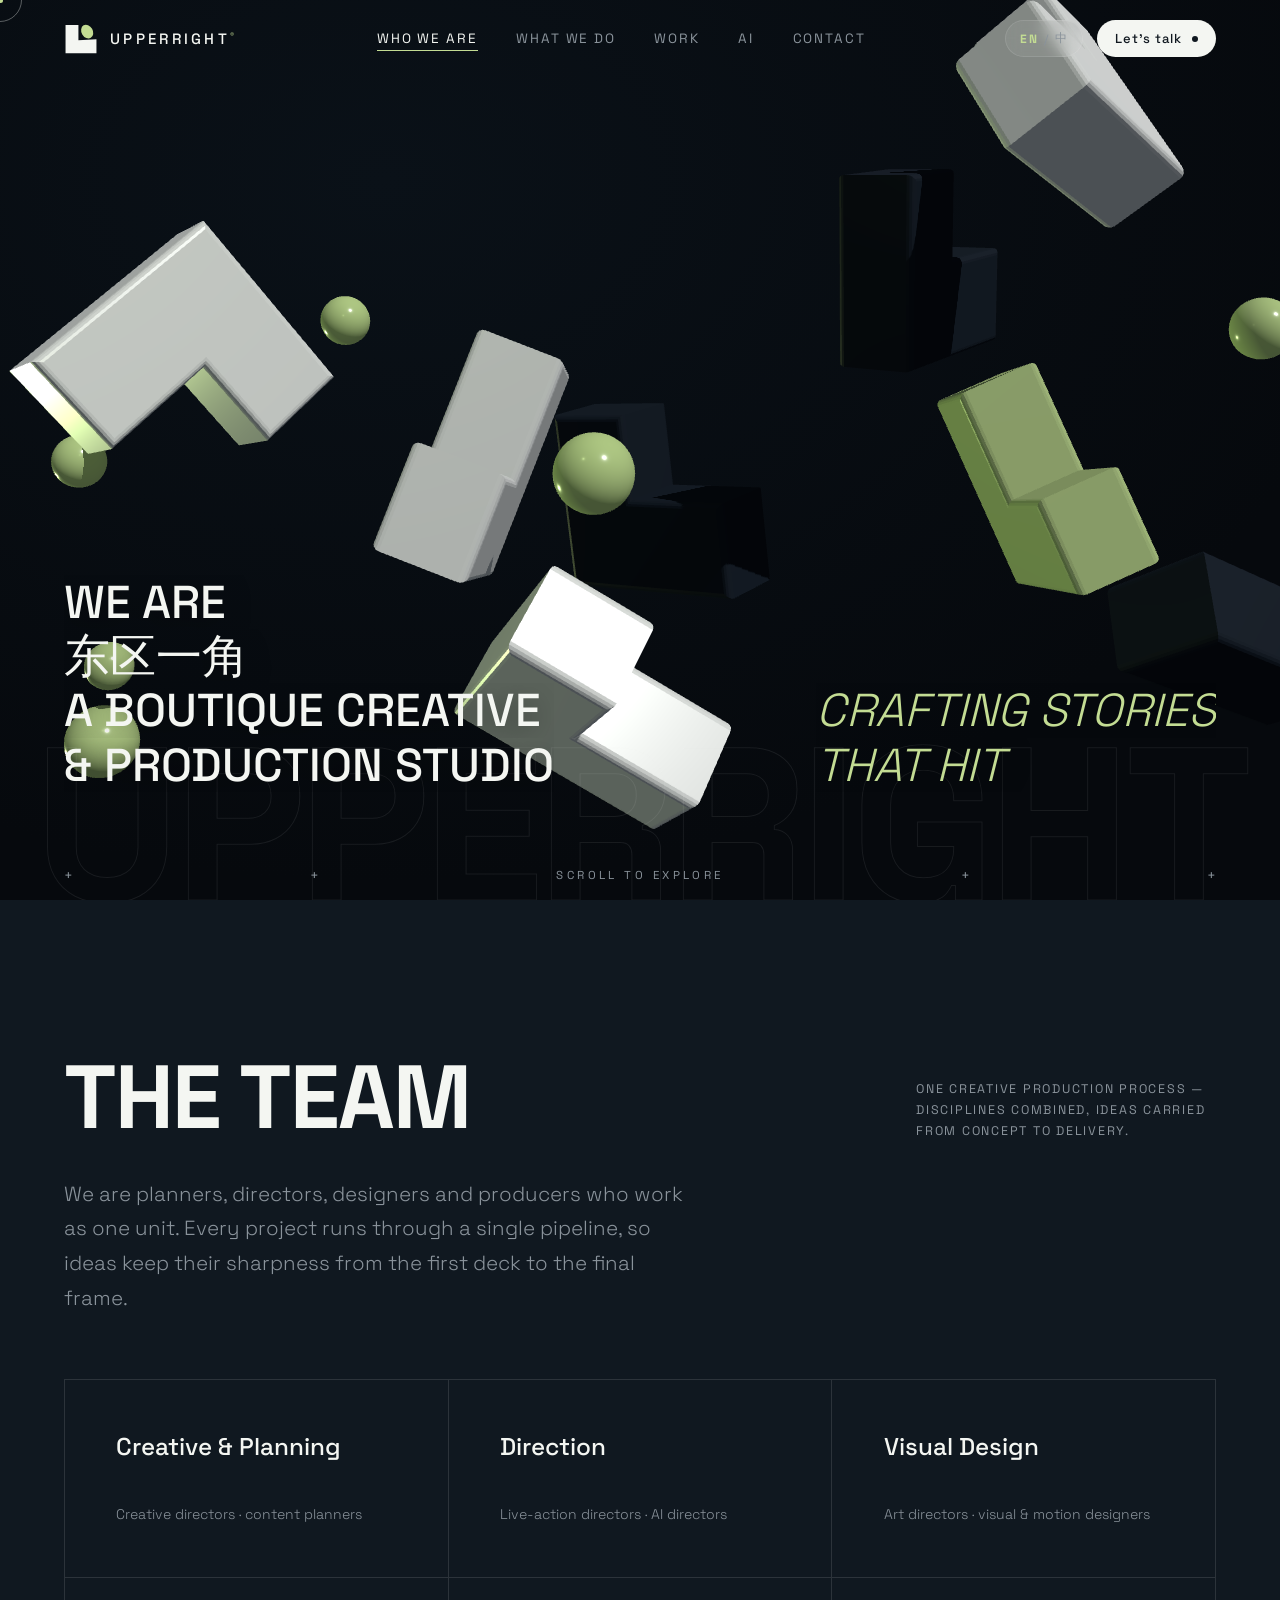
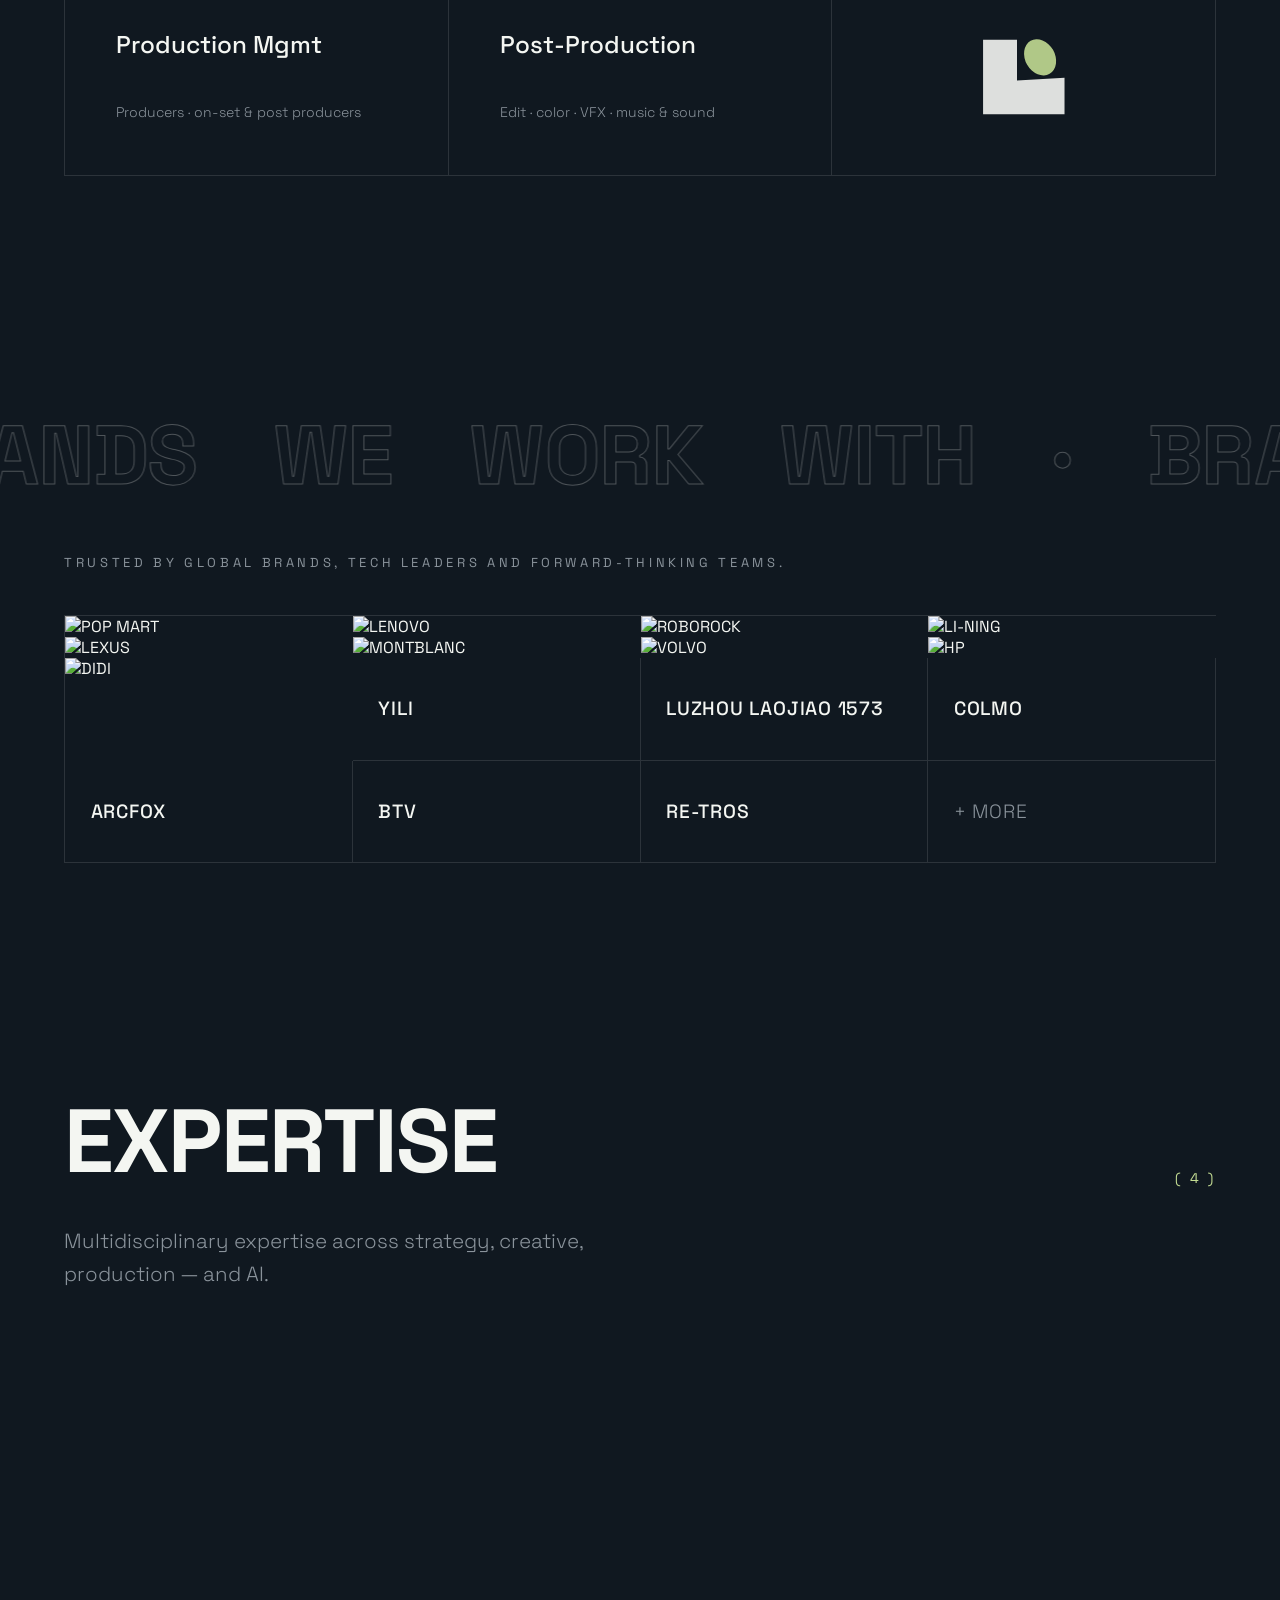
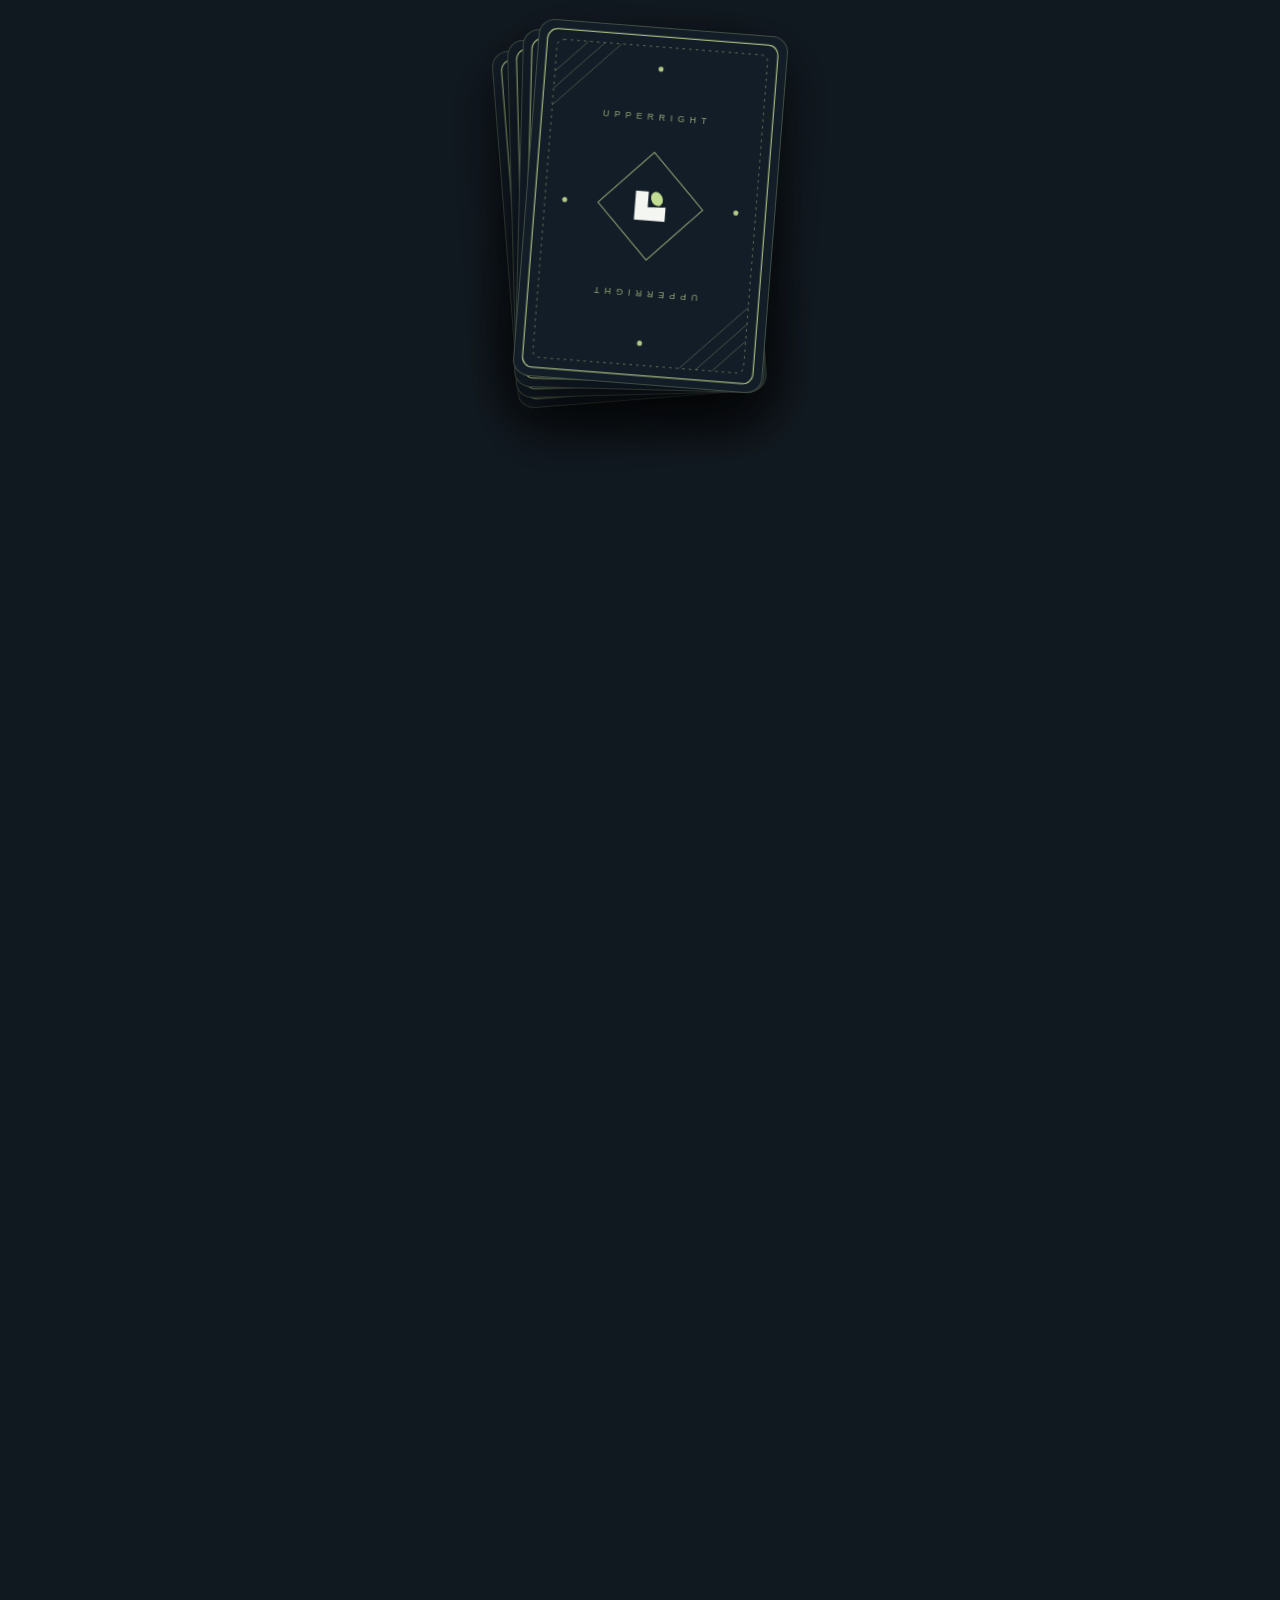
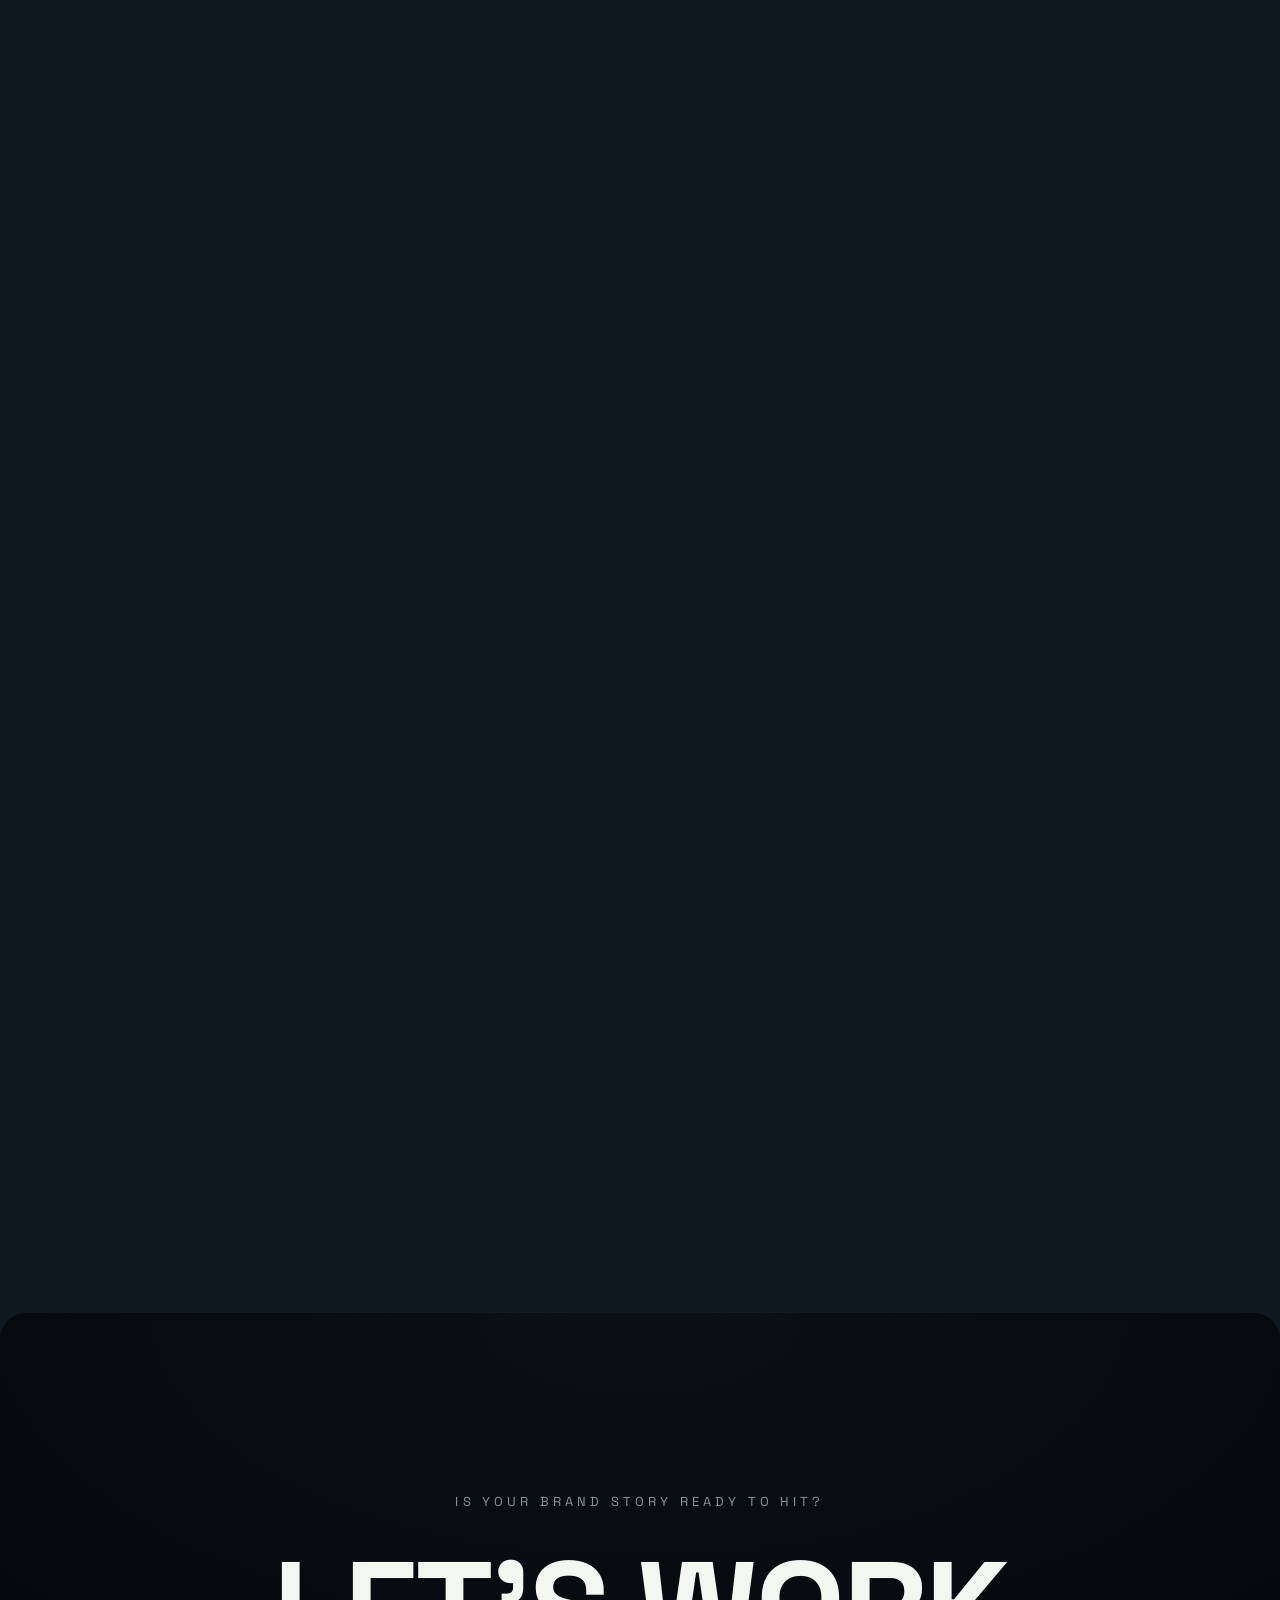
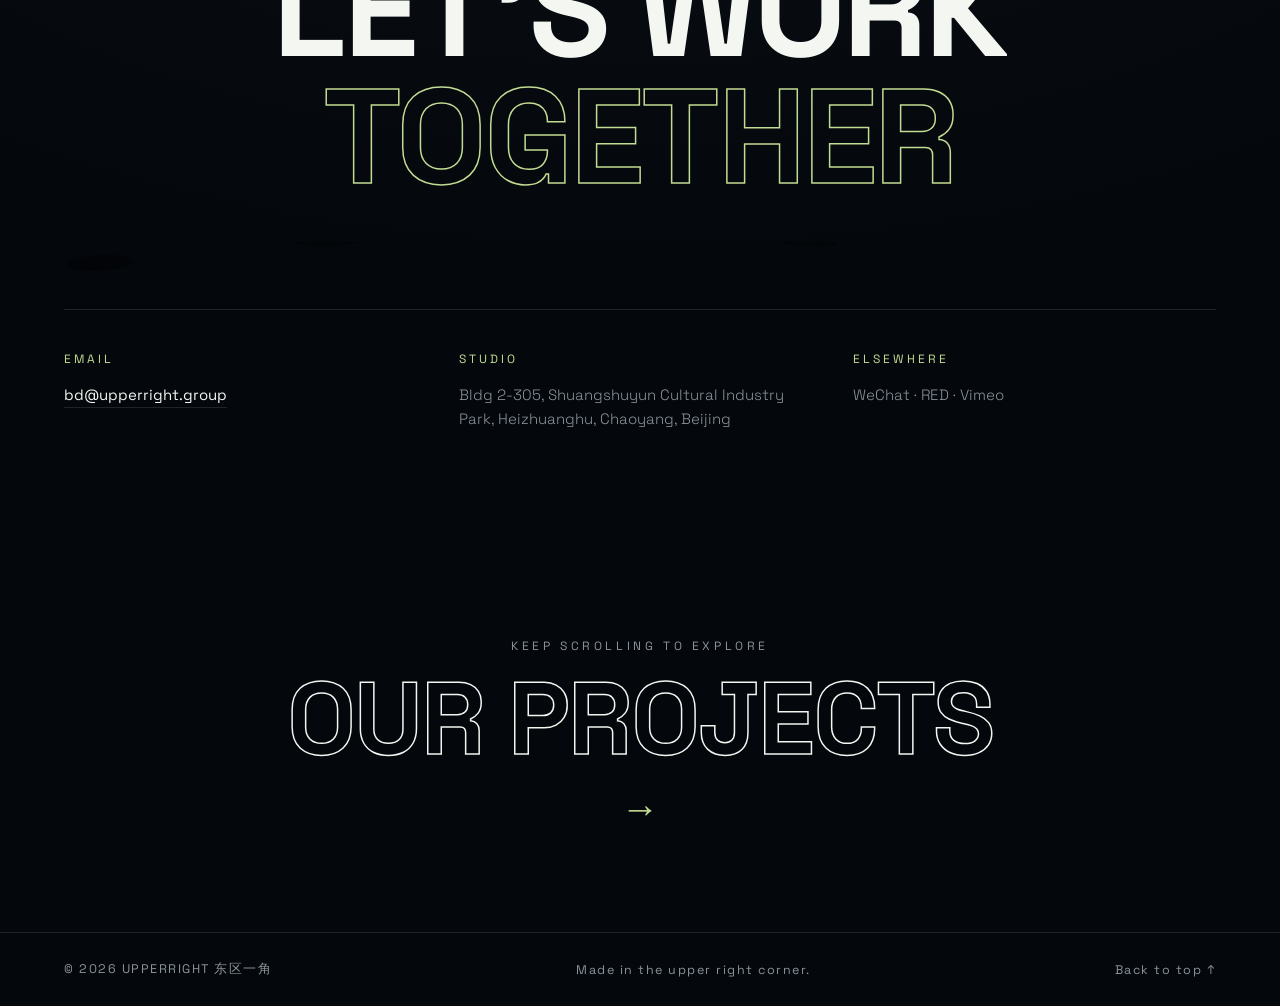
==== commit 33a67a4b: "Add files via upload" ====
--- a/about.html
+++ b/about.html
@@ -6,7 +6,7 @@
   <title>About Us — UPPERRIGHT 东区一角</title>
   <meta name="description" content="UPPERRIGHT 东区一角 is a boutique creative & production studio in Beijing — strategy, creative, production and AI-native expertise." />
   <link rel="icon" type="image/svg+xml" href="assets/logo.svg" />
-  <link rel="stylesheet" href="css/style.css" />
+  <link rel="stylesheet" href="css/style.css?v=6" />
   <script type="importmap">
   {
     "imports": {
@@ -127,9 +127,16 @@
       </div></div>
       <p class="brands-note" data-i18n="brands.note">Trusted by global brands, tech leaders and forward-thinking teams.</p>
       <div class="brand-wall">
-        <span>POP MART</span><span>LENOVO</span><span>ROBOROCK</span><span>LI-NING</span>
-        <span>LEXUS</span><span>MONTBLANC</span><span>VOLVO</span><span>HP</span>
-        <span>DIDI</span><span>YILI</span><span>LUZHOU LAOJIAO 1573</span><span>COLMO</span>
+        <img class="bw-logo" src="assets/logos/popmart.svg" alt="POP MART" loading="lazy" />
+        <img class="bw-logo" src="assets/logos/lenovo.svg" alt="LENOVO" loading="lazy" />
+        <img class="bw-logo bw-sq" src="assets/logos/roborock.svg" alt="ROBOROCK" loading="lazy" />
+        <img class="bw-logo bw-sq" src="assets/logos/lining.svg" alt="LI-NING" loading="lazy" />
+        <img class="bw-logo bw-sq" src="assets/logos/lexus.svg" alt="LEXUS" loading="lazy" />
+        <img class="bw-logo" src="assets/logos/montblanc.svg" alt="MONTBLANC" loading="lazy" />
+        <img class="bw-logo bw-sq" src="assets/logos/volvo.svg" alt="VOLVO" loading="lazy" />
+        <img class="bw-logo bw-sq" src="assets/logos/hp.svg" alt="HP" loading="lazy" />
+        <img class="bw-logo" src="assets/logos/didi.svg" alt="DIDI" loading="lazy" />
+        <span>YILI</span><span>LUZHOU LAOJIAO 1573</span><span>COLMO</span>
         <span>ARCFOX</span><span>BTV</span><span>RE-TROS</span><span class="bw-more" data-i18n="brands.more">+ MORE</span>
       </div>
     </section>
--- a/css/style.css
+++ b/css/style.css
@@ -778,3 +778,71 @@
 @media (prefers-reduced-motion: reduce) {
   *, *::before, *::after { animation-duration: 0.01ms !important; transition-duration: 0.01ms !important; }
 }
+
+/* ---- Vimeo lightbox ---- */
+.vlb{position:fixed;inset:0;background:rgba(16,24,32,.94);display:flex;align-items:center;justify-content:center;z-index:9999;opacity:0;pointer-events:none;transition:opacity .35s ease}
+.vlb.is-open{opacity:1;pointer-events:auto}
+.vlb-inner{position:relative;width:min(1100px,92vw)}
+.vlb-frame{position:relative;width:100%;aspect-ratio:16/9;background:#000}
+.vlb-frame iframe{position:absolute;inset:0;width:100%;height:100%;border:0}
+.vlb-close{position:absolute;top:-48px;right:0;background:none;border:0;color:#fff;font-size:32px;cursor:pointer;line-height:1;font-family:inherit}
+.vlb-close:hover{color:#C3DC93}
+.vlb-tabs{display:flex;gap:8px;margin-top:14px;flex-wrap:wrap}
+.vlb-tab{background:none;border:1px solid rgba(255,255,255,.25);color:#fff;padding:8px 16px;border-radius:999px;cursor:pointer;font-family:inherit;font-size:13px;letter-spacing:.05em;transition:all .2s}
+.vlb-tab:hover{border-color:#C3DC93;color:#C3DC93}
+.vlb-tab.is-active{background:#C3DC93;border-color:#C3DC93;color:#101820}
+.vlb-frame img,.vlb-frame video{position:absolute;inset:0;width:100%;height:100%;object-fit:contain;background:#000}
+
+/* ---- Project detail page ---- */
+.pj-body{background:#101820;color:#F4F6F2}
+.pj-nav{position:sticky;top:0;display:flex;align-items:center;justify-content:space-between;padding:22px 4vw;background:rgba(16,24,32,.85);backdrop-filter:blur(12px);z-index:50}
+.pj-back{display:inline-flex;align-items:center;gap:10px;border:1px solid rgba(255,255,255,.25);border-radius:999px;padding:10px 22px;color:#fff;text-decoration:none;font-size:13px;letter-spacing:.12em;transition:all .25s}
+.pj-back:hover{border-color:#C3DC93;color:#C3DC93}
+.pj-back-arrow{transition:transform .25s}
+.pj-back:hover .pj-back-arrow{transform:translateX(-4px)}
+.pj-main{padding:3vh 4vw 0}
+.pj-hero .pj-media{border-radius:20px;overflow:hidden}
+.pj-media{position:relative;width:100%;background:#000;border-radius:16px;overflow:hidden;margin:0 0 4vh}
+.pj-media.pj-ratio-16x9{aspect-ratio:16/9}
+.pj-media.pj-ratio-9x16{aspect-ratio:9/16;max-width:420px;margin-left:auto;margin-right:auto}
+.pj-media.pj-ratio-3x4{aspect-ratio:3/4;max-width:640px;margin-left:auto;margin-right:auto}
+.pj-media iframe,.pj-media video{position:absolute;inset:0;width:100%;height:100%;border:0;background:#000}
+.pj-media.pj-img{aspect-ratio:auto;background:transparent}
+.pj-media.pj-img img{display:block;width:100%;height:auto;border-radius:16px}
+.pj-head{max-width:1200px;margin:6vh auto 8vh}
+.pj-tags{color:#C3DC93;font-size:13px;letter-spacing:.22em;margin:0 0 18px}
+.pj-title{font-size:clamp(34px,6vw,84px);line-height:1.02;margin:0 0 6vh;font-weight:700}
+.pj-x{color:#C3DC93;font-weight:400}
+.pj-cols{display:grid;grid-template-columns:1.6fr 1fr;gap:6vw}
+.pj-desc p{font-size:clamp(16px,1.4vw,20px);line-height:1.75;color:rgba(244,246,242,.85);margin:0}
+.pj-meta{border-top:1px solid rgba(255,255,255,.15)}
+.pj-meta-row{display:flex;justify-content:space-between;gap:20px;padding:16px 0;border-bottom:1px solid rgba(255,255,255,.15);font-size:14px;line-height:1.6}
+.pj-meta-label{color:#C3DC93;letter-spacing:.18em;font-size:12px;white-space:nowrap}
+.pj-meta-row span:last-child{text-align:right;color:rgba(244,246,242,.85)}
+.pj-gallery{max-width:1400px;margin:0 auto}
+.pj-next{display:block;position:relative;margin:10vh auto 0;padding:9vh 4vw;border-top:1px solid rgba(255,255,255,.15);text-decoration:none;color:#fff;overflow:hidden}
+.pj-next-label{display:block;color:#C3DC93;font-size:12px;letter-spacing:.25em;margin-bottom:14px}
+.pj-next-title{display:block;font-size:clamp(26px,4.4vw,60px);font-weight:700;transition:color .3s}
+.pj-next:hover .pj-next-title{color:#C3DC93}
+.pj-next-arrow{display:inline-block;transition:transform .3s}
+.pj-next:hover .pj-next-arrow{transform:translateX(12px)}
+.pj-next-media{position:absolute;right:4vw;top:50%;width:220px;aspect-ratio:16/10;transform:translateY(-50%) rotate(3deg);border-radius:10px;overflow:hidden;opacity:0;transition:all .4s;pointer-events:none}
+.pj-next:hover .pj-next-media{opacity:1;transform:translateY(-50%) rotate(0)}
+.pj-next-media img{width:100%;height:100%;object-fit:cover}
+.pj-cta{padding:12vh 4vw;text-align:center;border-top:1px solid rgba(255,255,255,.15)}
+.pj-cta-kicker{letter-spacing:.2em;font-size:13px;color:rgba(244,246,242,.6);margin:0 0 24px}
+.pj-cta-link{font-size:clamp(28px,5vw,64px);font-weight:700;color:#fff;text-decoration:none;border-bottom:3px solid #C3DC93;transition:color .3s}
+.pj-cta-link:hover{color:#C3DC93}
+.pj-footer{display:flex;justify-content:space-between;padding:24px 4vw;font-size:13px;color:rgba(244,246,242,.5)}
+.pj-footer a{color:inherit}
+/* bilingual show/hide */
+.pj-body .t-zh{display:none}
+.pj-body.lang-zh .t-zh{display:inline}
+.pj-body.lang-zh .t-en{display:none}
+.pj-body.lang-zh .pj-desc .t-zh{display:block}
+.pj-body .pj-desc .t-en{display:block}
+.pj-body.lang-zh .pj-desc .t-en{display:none}
+/* reveal */
+.pj-body .reveal{opacity:0;transform:translateY(28px);transition:opacity .7s ease,transform .7s ease}
+.pj-body .reveal.is-in{opacity:1;transform:none}
+@media (max-width:820px){.pj-cols{grid-template-columns:1fr;gap:5vh}.pj-next-media{display:none}}
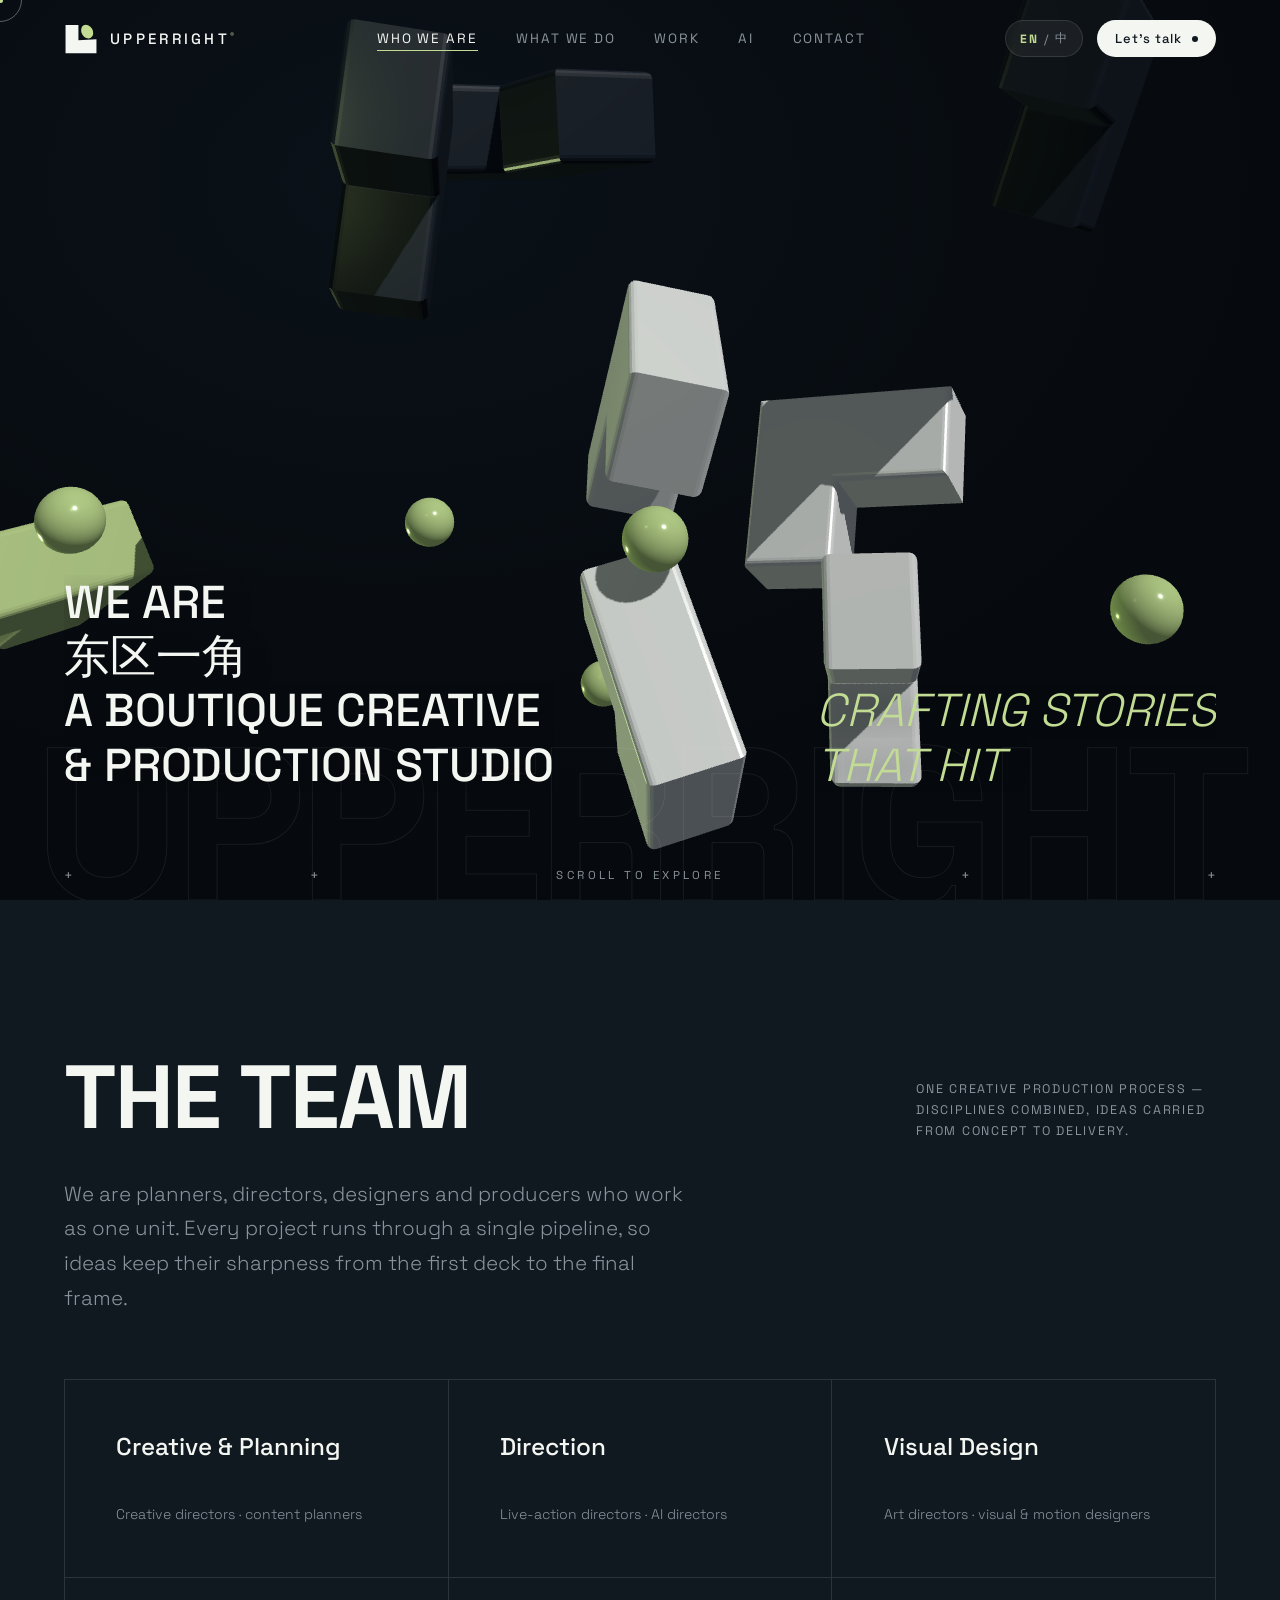
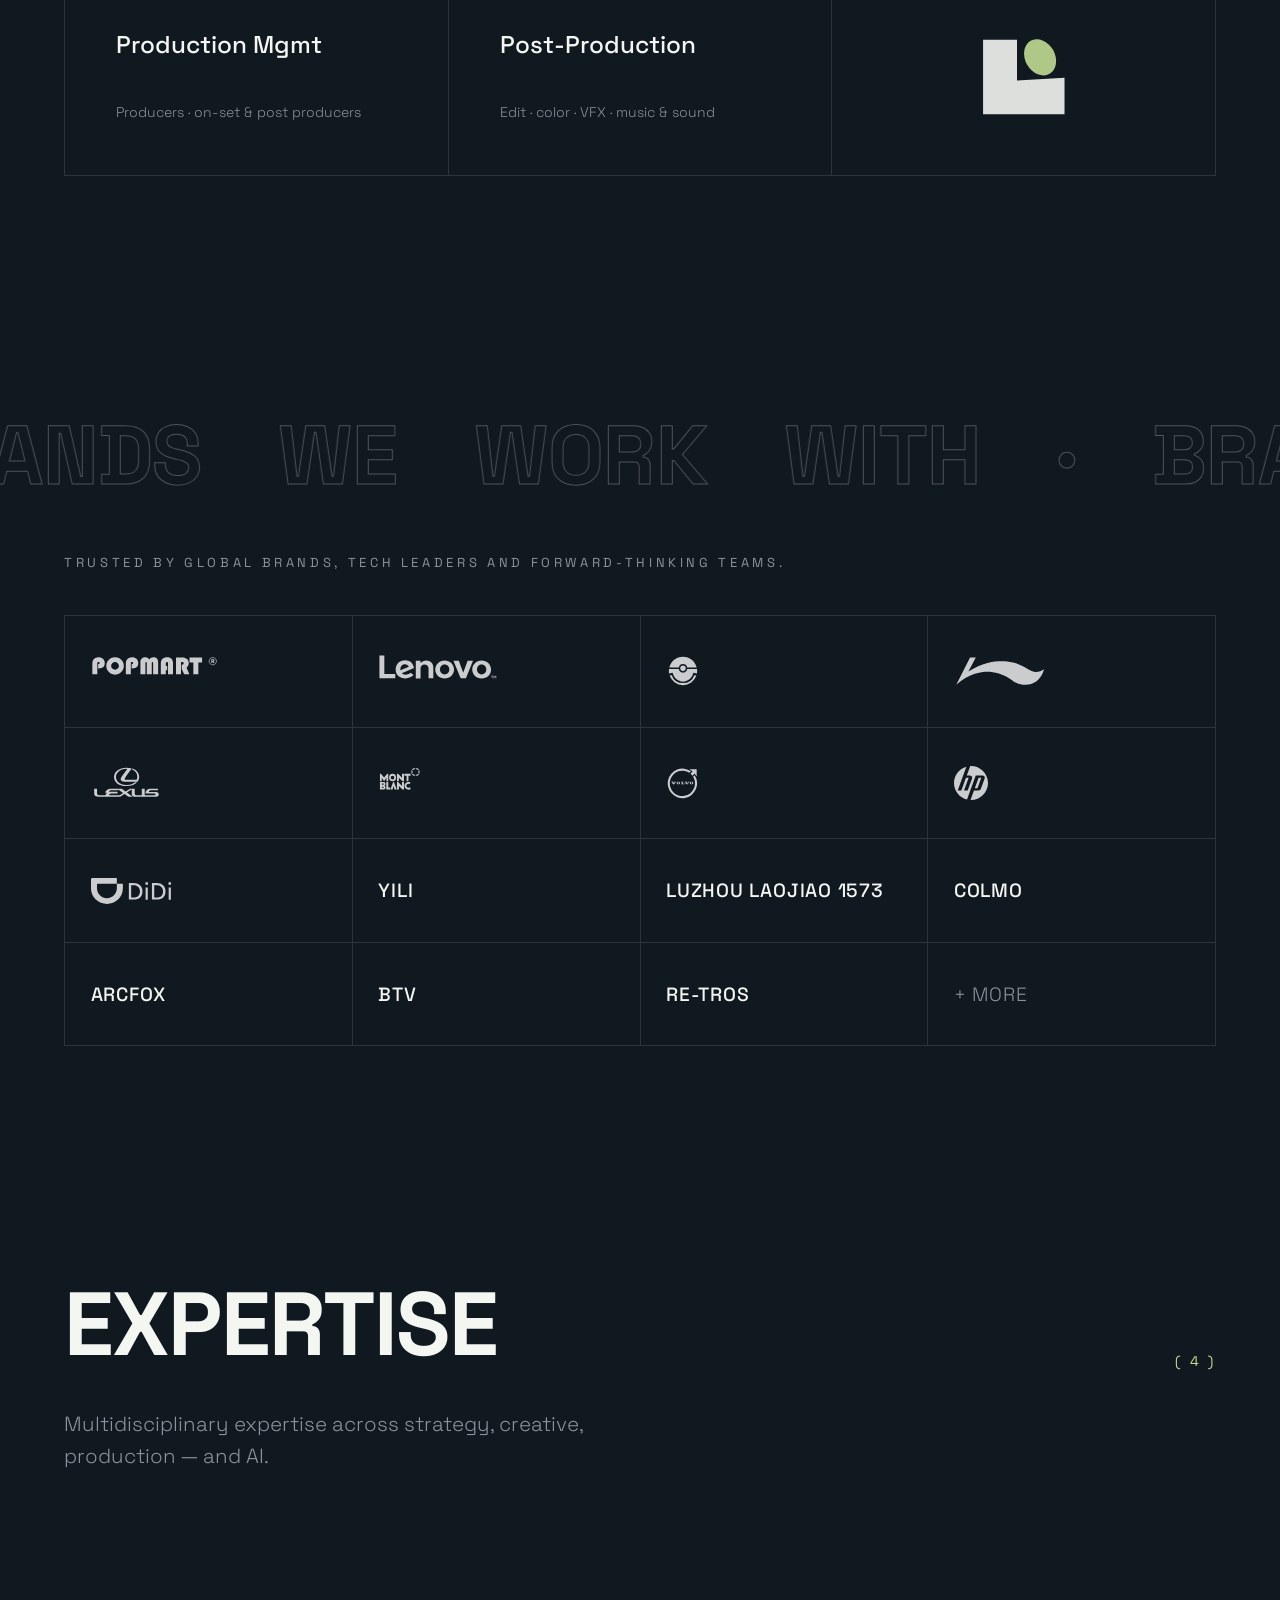
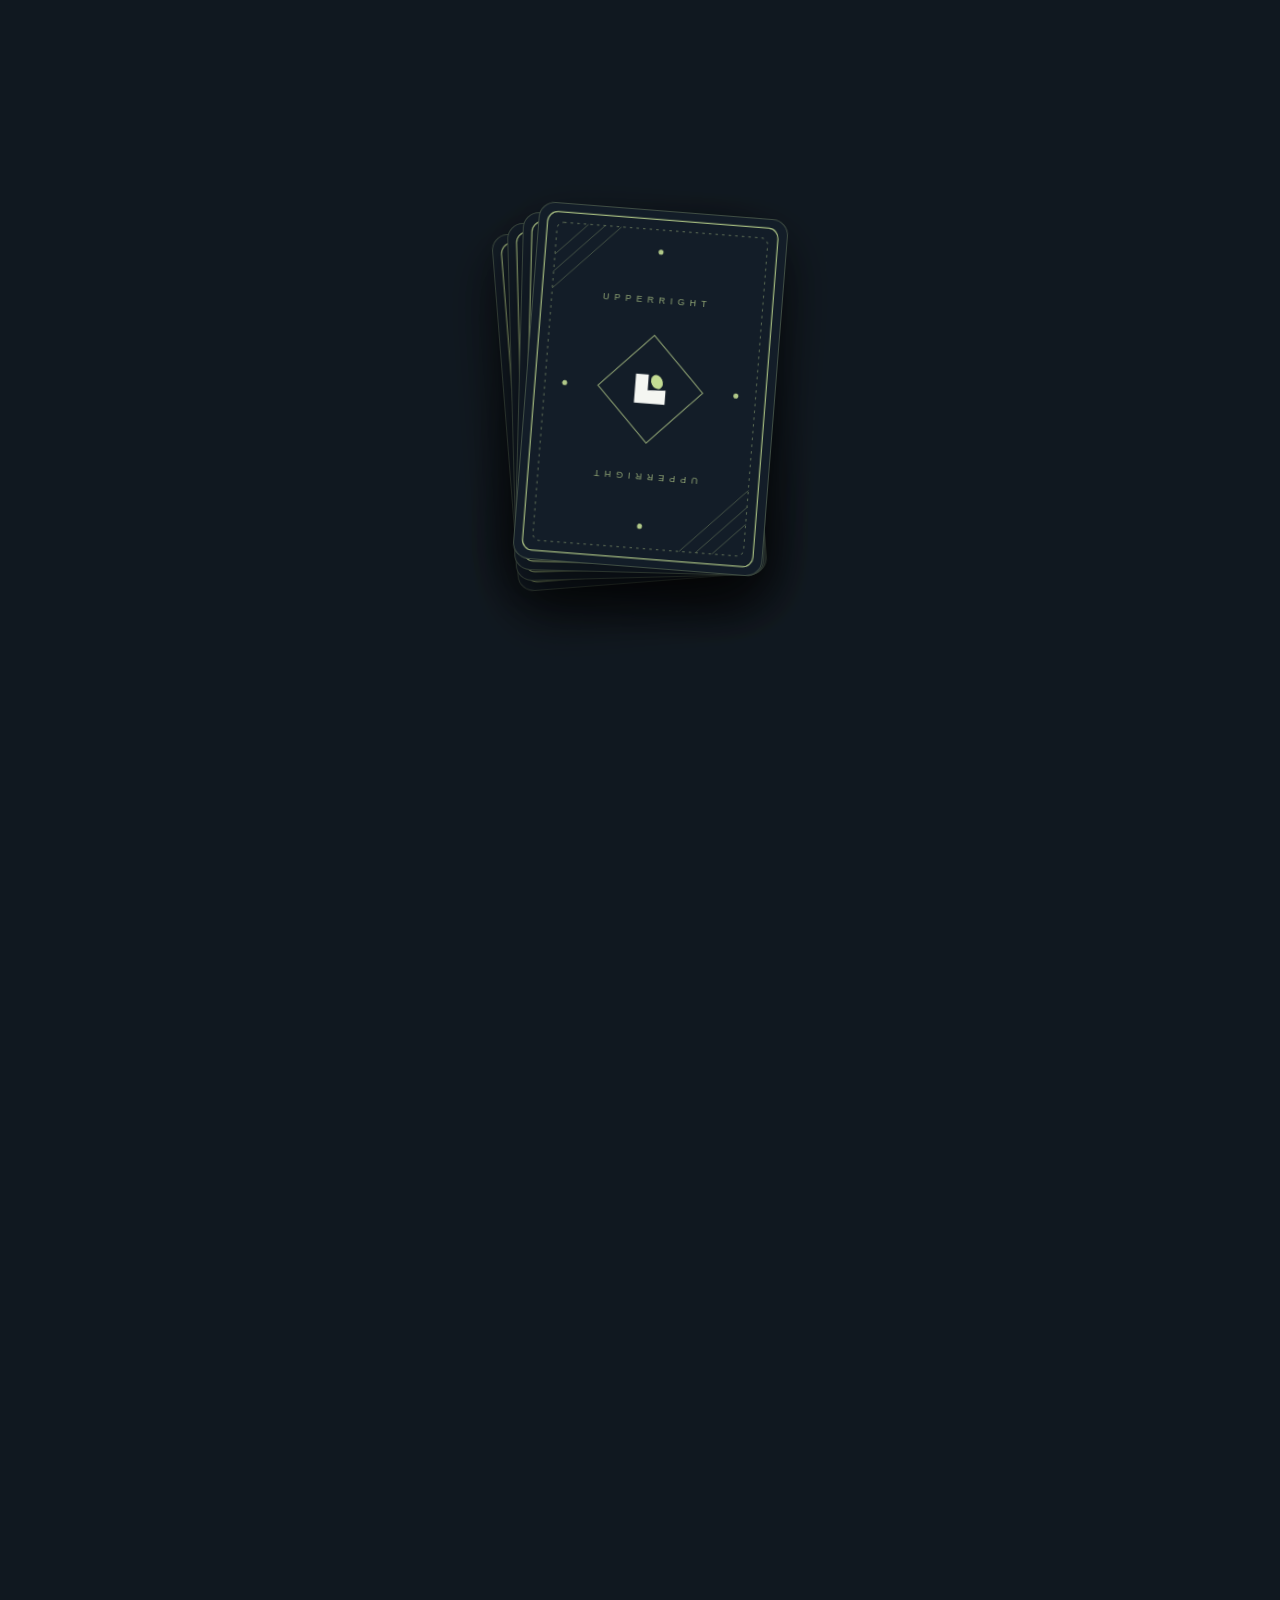
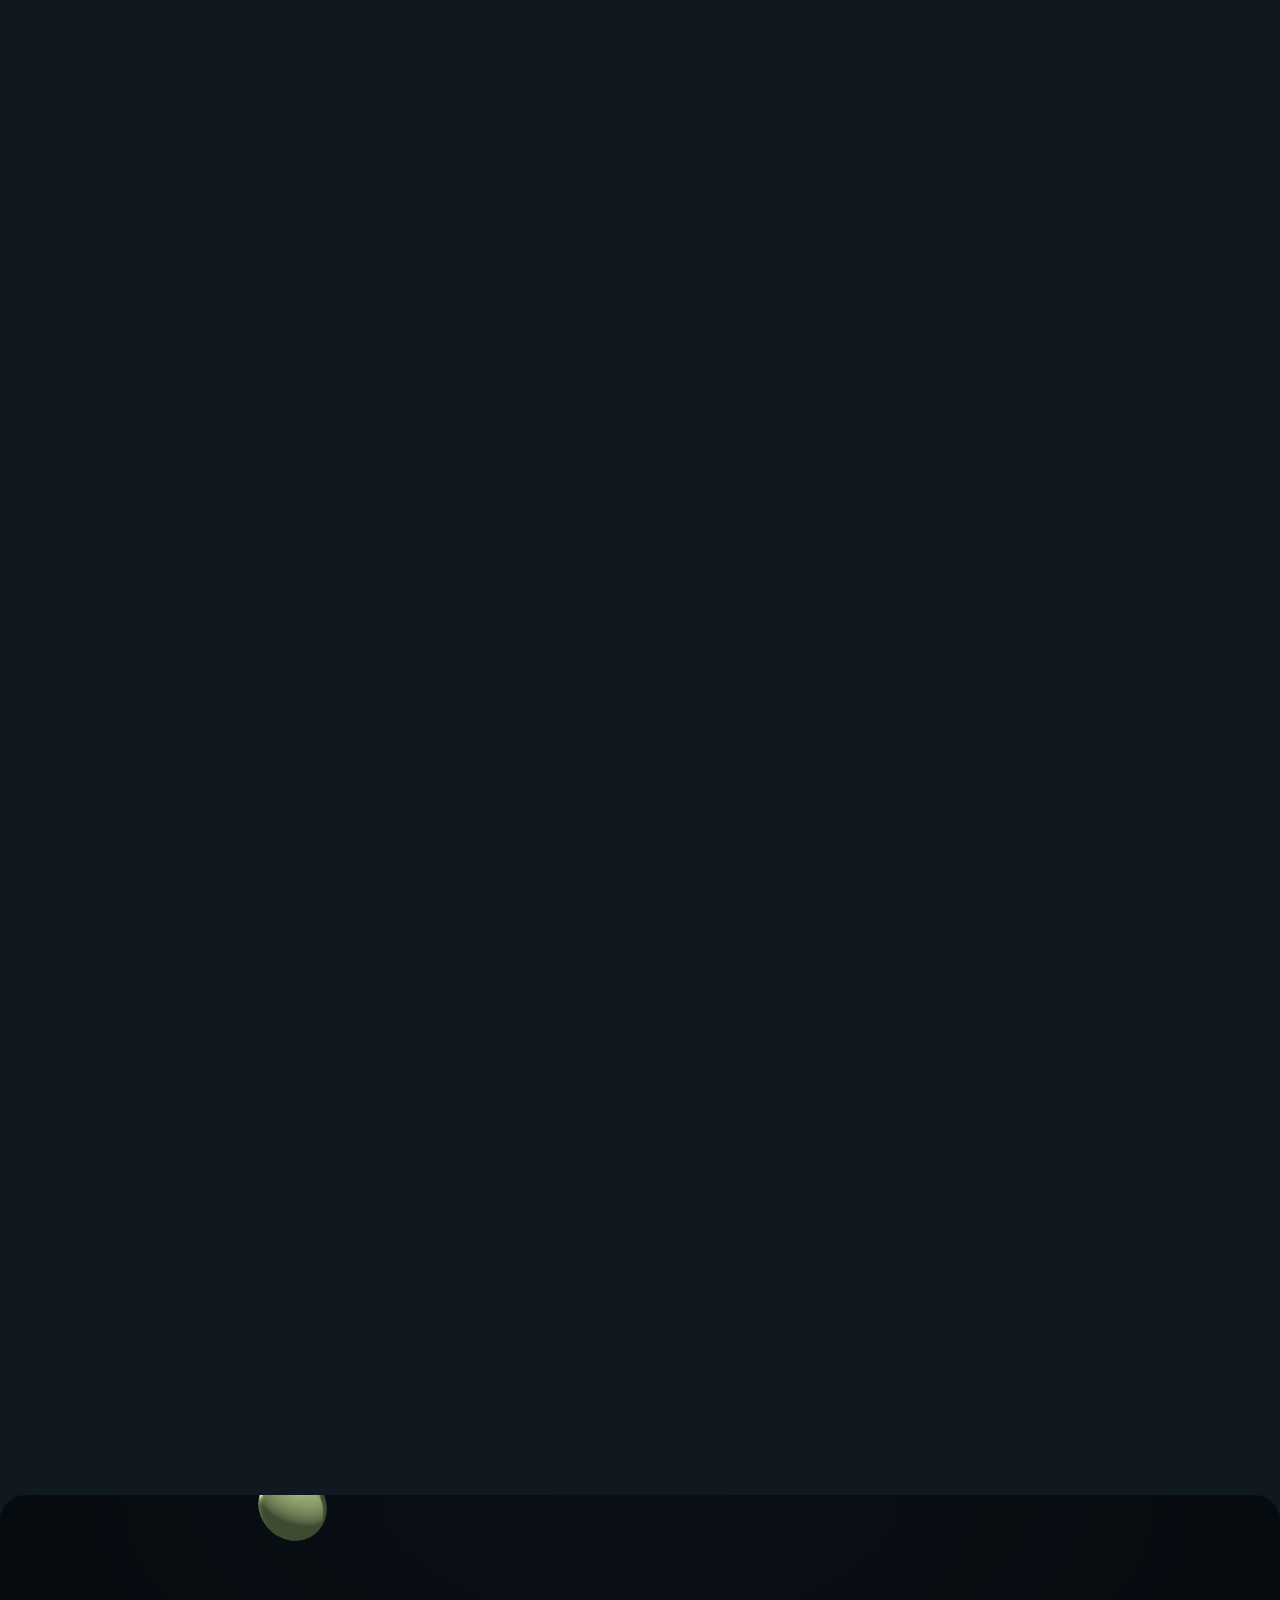
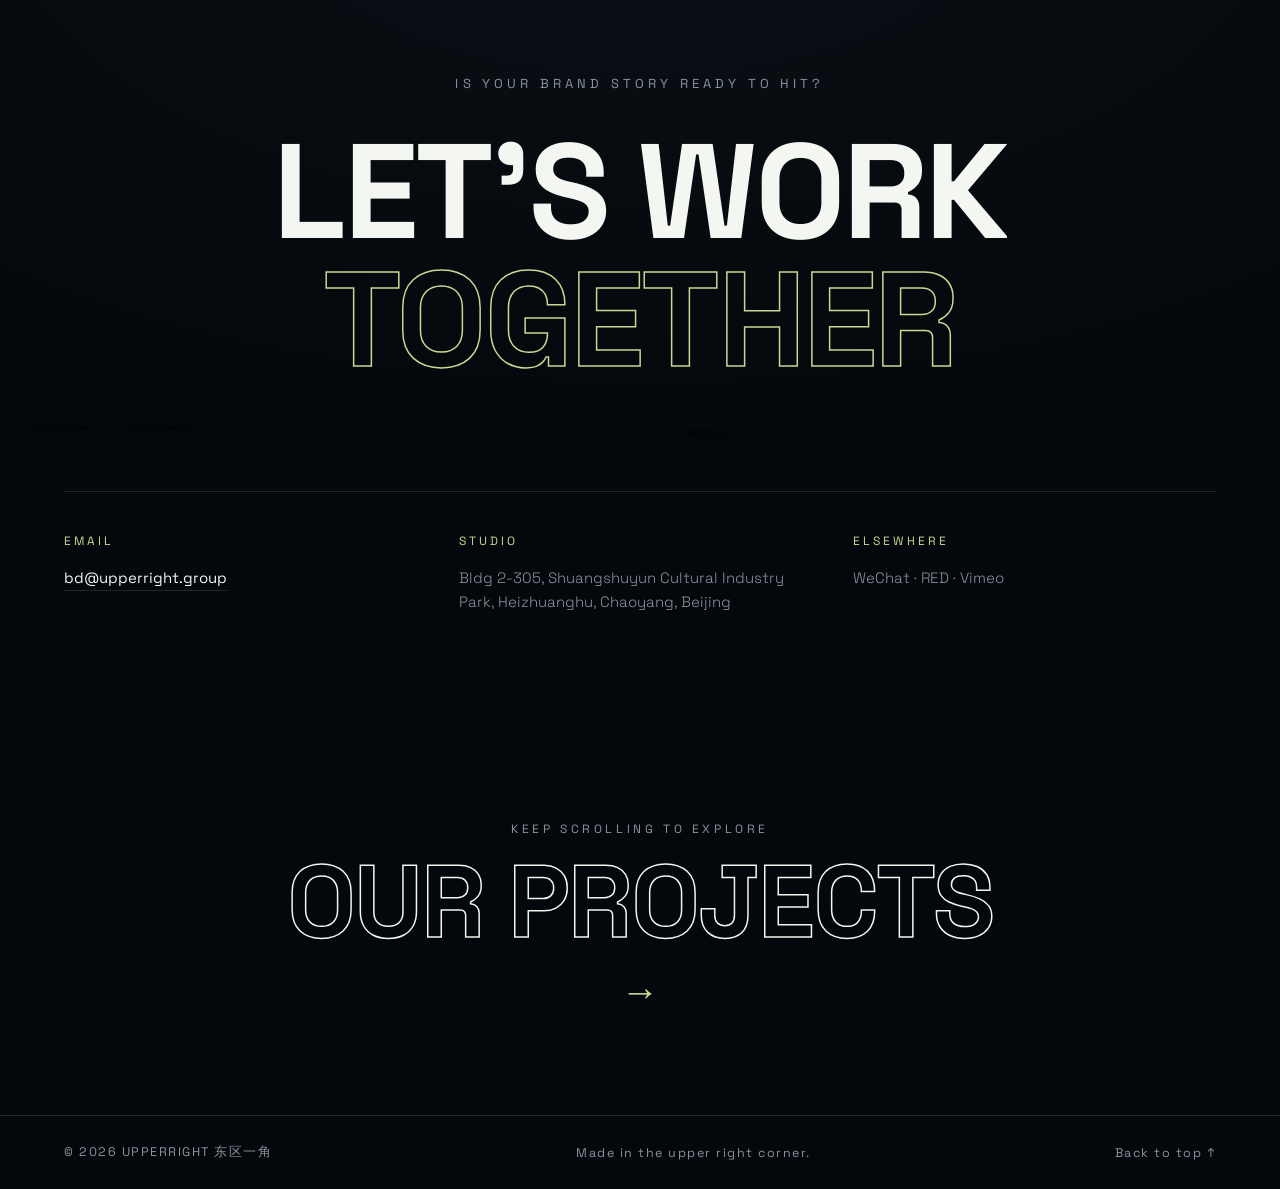
==== commit 084ca3c1: "Add files via upload" ====
--- a/about.html
+++ b/about.html
@@ -6,7 +6,7 @@
   <title>About Us — UPPERRIGHT 东区一角</title>
   <meta name="description" content="UPPERRIGHT 东区一角 is a boutique creative & production studio in Beijing — strategy, creative, production and AI-native expertise." />
   <link rel="icon" type="image/svg+xml" href="assets/logo.svg" />
-  <link rel="stylesheet" href="css/style.css?v=6" />
+  <link rel="stylesheet" href="css/style.css?v=7" />
   <script type="importmap">
   {
     "imports": {
@@ -127,15 +127,15 @@
       </div></div>
       <p class="brands-note" data-i18n="brands.note">Trusted by global brands, tech leaders and forward-thinking teams.</p>
       <div class="brand-wall">
-        <img class="bw-logo" src="assets/logos/popmart.svg" alt="POP MART" loading="lazy" />
-        <img class="bw-logo" src="assets/logos/lenovo.svg" alt="LENOVO" loading="lazy" />
-        <img class="bw-logo bw-sq" src="assets/logos/roborock.svg" alt="ROBOROCK" loading="lazy" />
-        <img class="bw-logo bw-sq" src="assets/logos/lining.svg" alt="LI-NING" loading="lazy" />
-        <img class="bw-logo bw-sq" src="assets/logos/lexus.svg" alt="LEXUS" loading="lazy" />
-        <img class="bw-logo" src="assets/logos/montblanc.svg" alt="MONTBLANC" loading="lazy" />
-        <img class="bw-logo bw-sq" src="assets/logos/volvo.svg" alt="VOLVO" loading="lazy" />
-        <img class="bw-logo bw-sq" src="assets/logos/hp.svg" alt="HP" loading="lazy" />
-        <img class="bw-logo" src="assets/logos/didi.svg" alt="DIDI" loading="lazy" />
+        <span class="bw-cell"><img class="bw-logo" src="assets/logos/popmart.svg" alt="POP MART" loading="lazy" /></span>
+        <span class="bw-cell"><img class="bw-logo" src="assets/logos/lenovo.svg" alt="LENOVO" loading="lazy" /></span>
+        <span class="bw-cell"><img class="bw-logo bw-sq" src="assets/logos/roborock.svg" alt="ROBOROCK" loading="lazy" /></span>
+        <span class="bw-cell"><img class="bw-logo bw-sq" src="assets/logos/lining.svg" alt="LI-NING" loading="lazy" /></span>
+        <span class="bw-cell"><img class="bw-logo bw-sq" src="assets/logos/lexus.svg" alt="LEXUS" loading="lazy" /></span>
+        <span class="bw-cell"><img class="bw-logo" src="assets/logos/montblanc.svg" alt="MONTBLANC" loading="lazy" /></span>
+        <span class="bw-cell"><img class="bw-logo bw-sq" src="assets/logos/volvo.svg" alt="VOLVO" loading="lazy" /></span>
+        <span class="bw-cell"><img class="bw-logo bw-sq" src="assets/logos/hp.svg" alt="HP" loading="lazy" /></span>
+        <span class="bw-cell"><img class="bw-logo" src="assets/logos/didi.svg" alt="DIDI" loading="lazy" /></span>
         <span>YILI</span><span>LUZHOU LAOJIAO 1573</span><span>COLMO</span>
         <span>ARCFOX</span><span>BTV</span><span>RE-TROS</span><span class="bw-more" data-i18n="brands.more">+ MORE</span>
       </div>
--- a/css/style.css
+++ b/css/style.css
@@ -846,3 +846,32 @@
 .pj-body .reveal{opacity:0;transform:translateY(28px);transition:opacity .7s ease,transform .7s ease}
 .pj-body .reveal.is-in{opacity:1;transform:none}
 @media (max-width:820px){.pj-cols{grid-template-columns:1fr;gap:5vh}.pj-next-media{display:none}}
+
+/* ---- brand wall logos ---- */
+.brand-wall .bw-logo{height:26px;width:auto;max-width:150px;filter:brightness(0) invert(1);opacity:.78;transition:opacity .25s;vertical-align:middle}
+.brand-wall .bw-logo.bw-sq{height:34px}
+.brand-wall .bw-logo:hover{opacity:1}
+
+/* ---- AI page ---- */
+.aip-main{max-width:1200px;margin:0 auto;padding-top:8vh}
+.aip-hero{margin-bottom:12vh}
+.aip-claim{font-size:clamp(34px,5.6vw,76px);line-height:1.08;font-weight:700;margin:18px 0 5vh}
+.aip-lede p{max-width:820px}
+.aip-sec-title{font-size:clamp(24px,3vw,40px);font-weight:700;margin:0 0 5vh;color:#F4F6F2}
+.aip-pipe{margin-bottom:12vh}
+.aip-steps{display:grid;grid-template-columns:repeat(3,1fr);gap:2px;background:rgba(255,255,255,.12)}
+.aip-step{background:#101820;padding:34px 28px 40px}
+.aip-num{color:#C3DC93;font-size:13px;letter-spacing:.2em}
+.aip-step h3{font-size:19px;margin:14px 0 12px}
+.aip-step p{font-size:14.5px;line-height:1.7;color:rgba(244,246,242,.68);margin:0}
+.aip-why{margin-bottom:12vh}
+.aip-why-grid{display:grid;grid-template-columns:repeat(3,1fr);gap:5vw}
+.aip-why-cell h3{font-size:20px;margin:0 0 14px;color:#C3DC93;font-weight:600}
+.aip-why-cell p{font-size:15px;line-height:1.75;color:rgba(244,246,242,.75);margin:0}
+.aip-feat{margin-bottom:10vh}
+.aip-feat-card{display:block;position:relative;border-radius:18px;overflow:hidden;text-decoration:none;color:#fff}
+.aip-feat-card img{display:block;width:100%;height:420px;object-fit:cover;filter:brightness(.75);transition:transform .5s,filter .5s}
+.aip-feat-card:hover img{transform:scale(1.03);filter:brightness(.9)}
+.aip-feat-info{position:absolute;left:34px;bottom:30px}
+.aip-feat-info h3{font-size:clamp(22px,3vw,36px);margin:10px 0 0}
+@media (max-width:820px){.aip-steps,.aip-why-grid{grid-template-columns:1fr}}
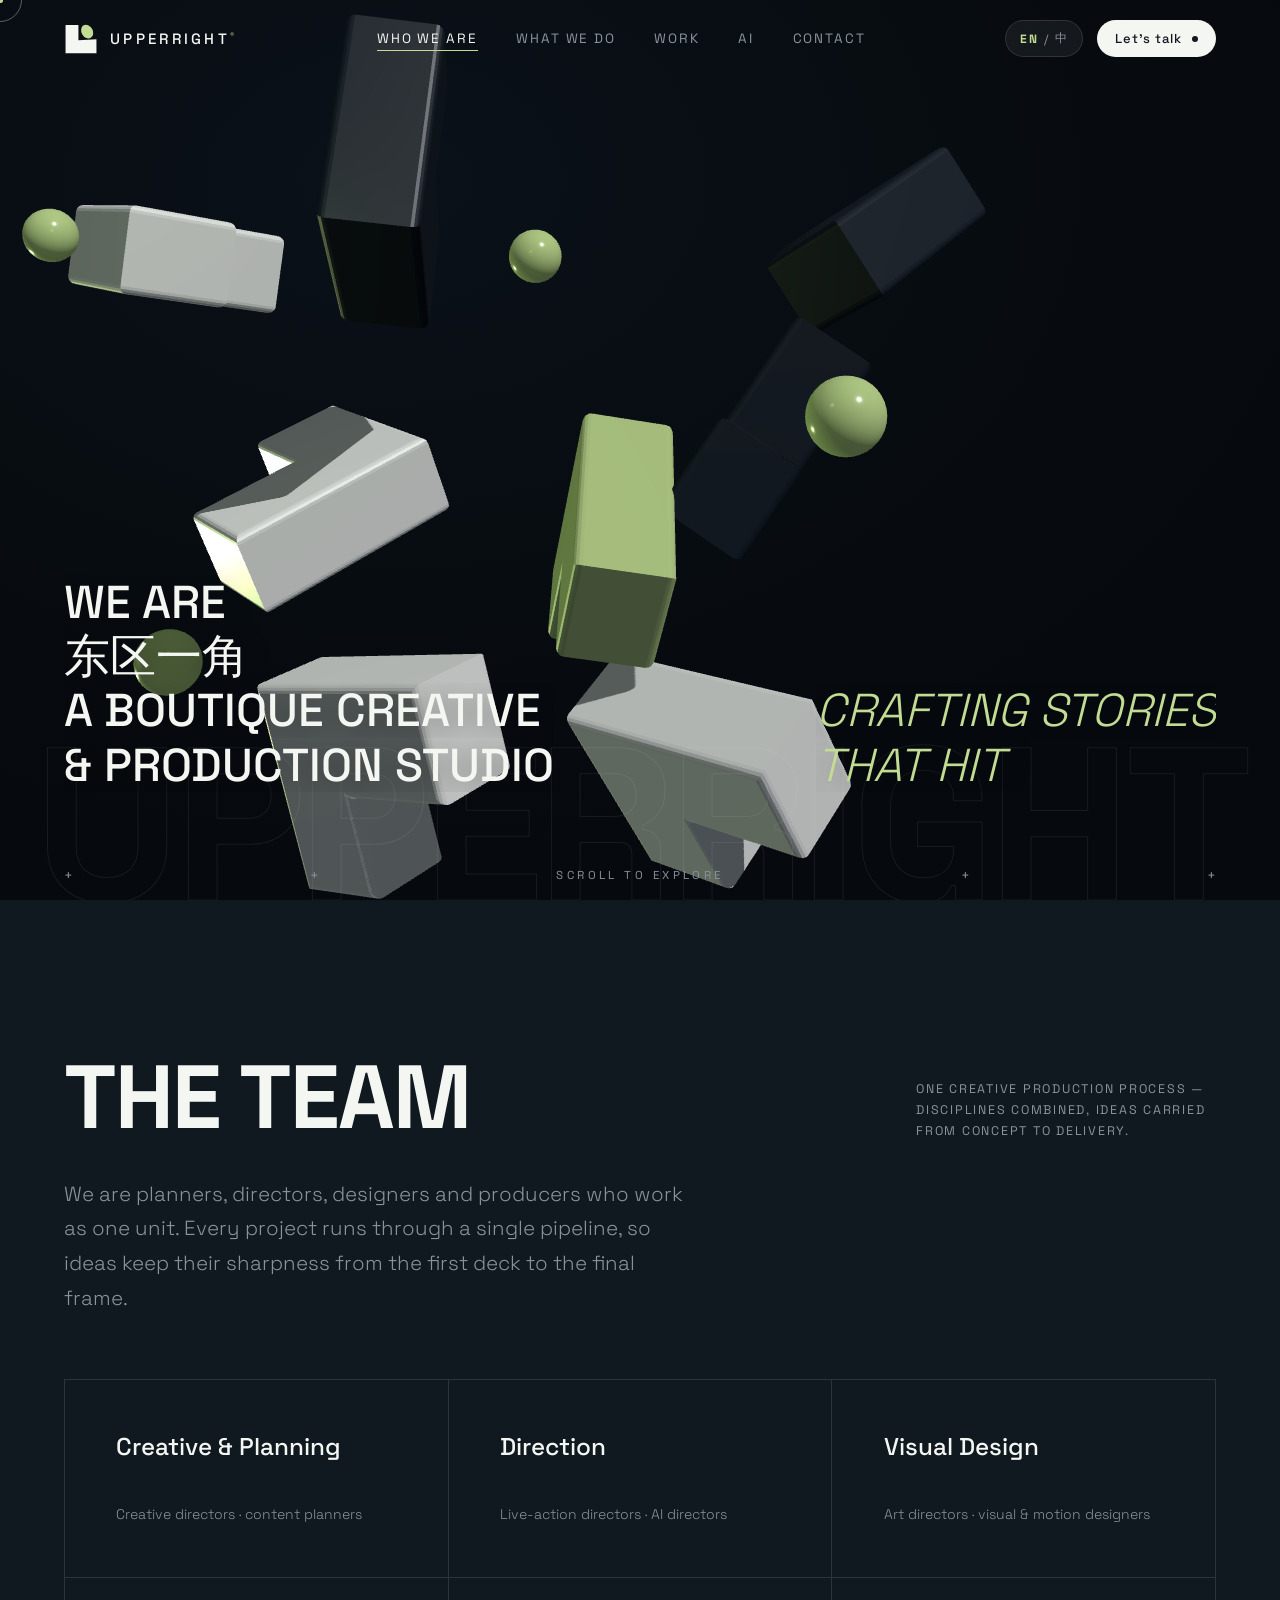
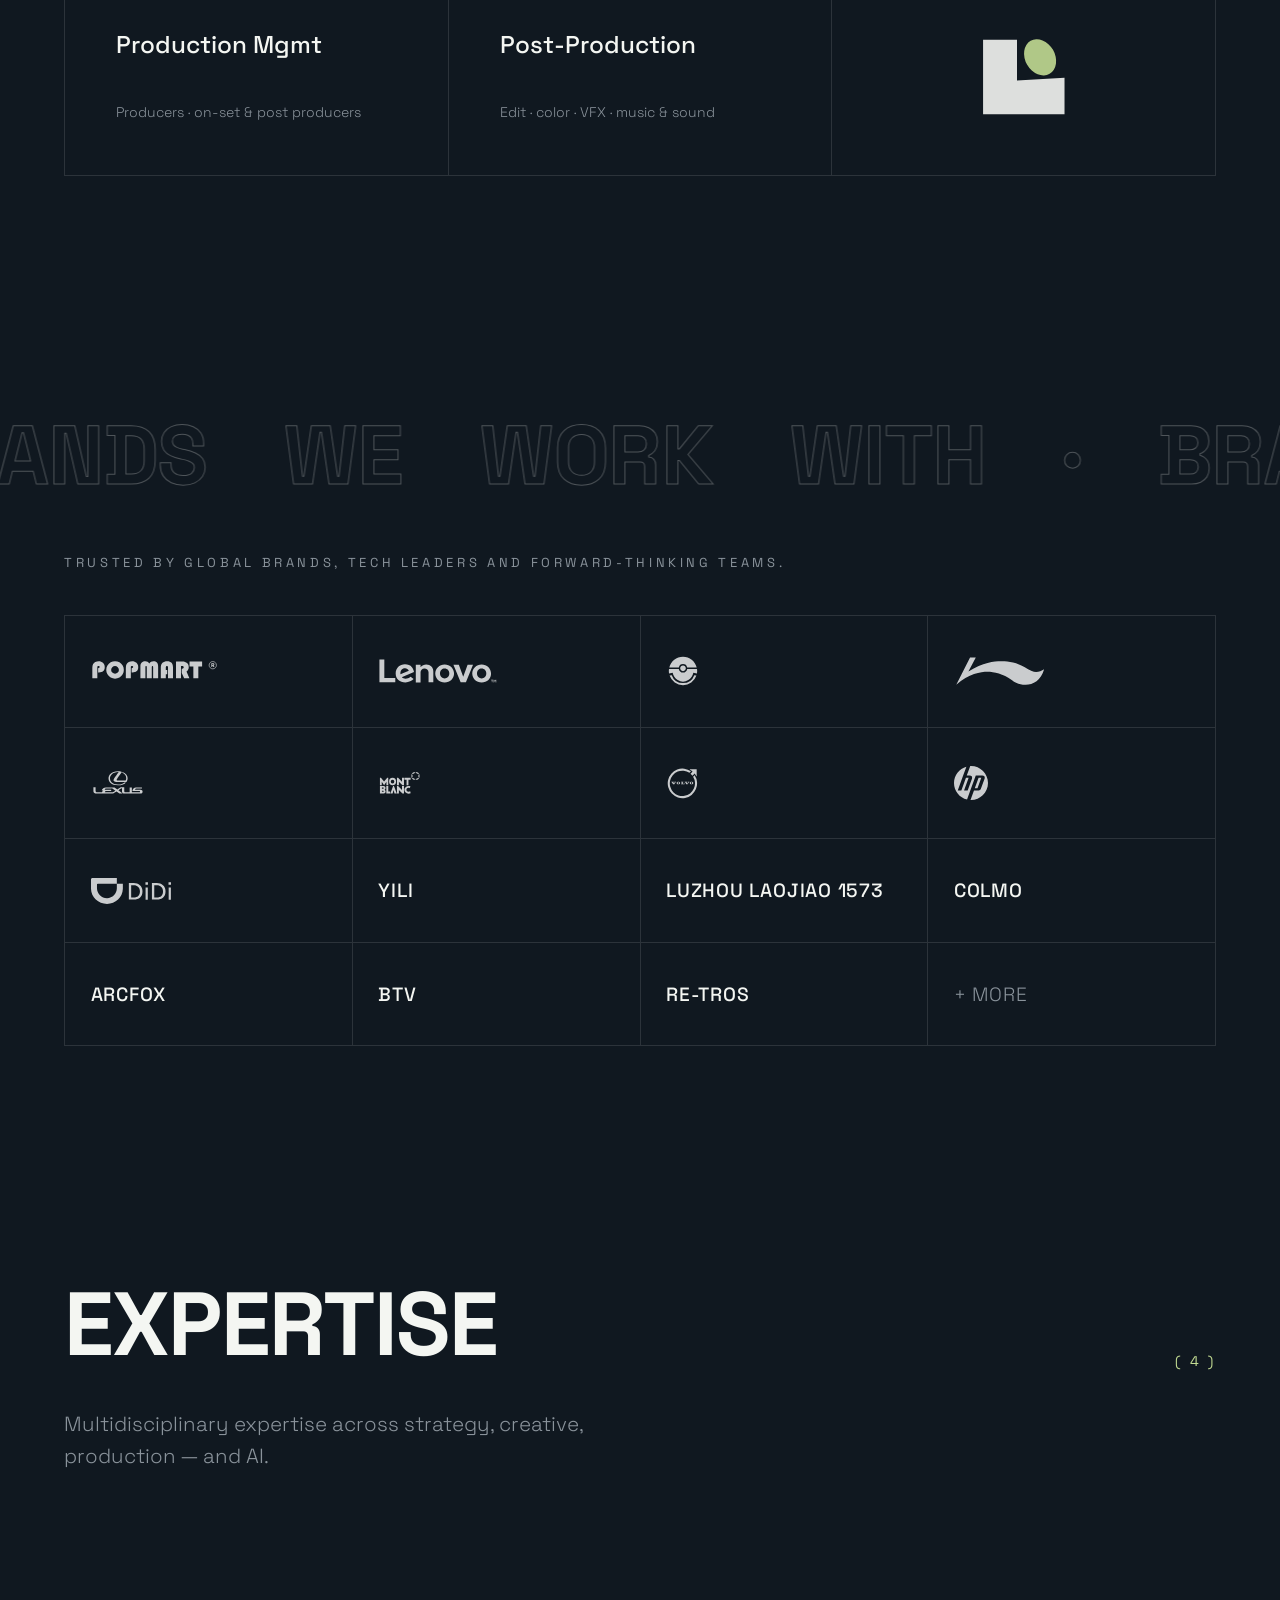
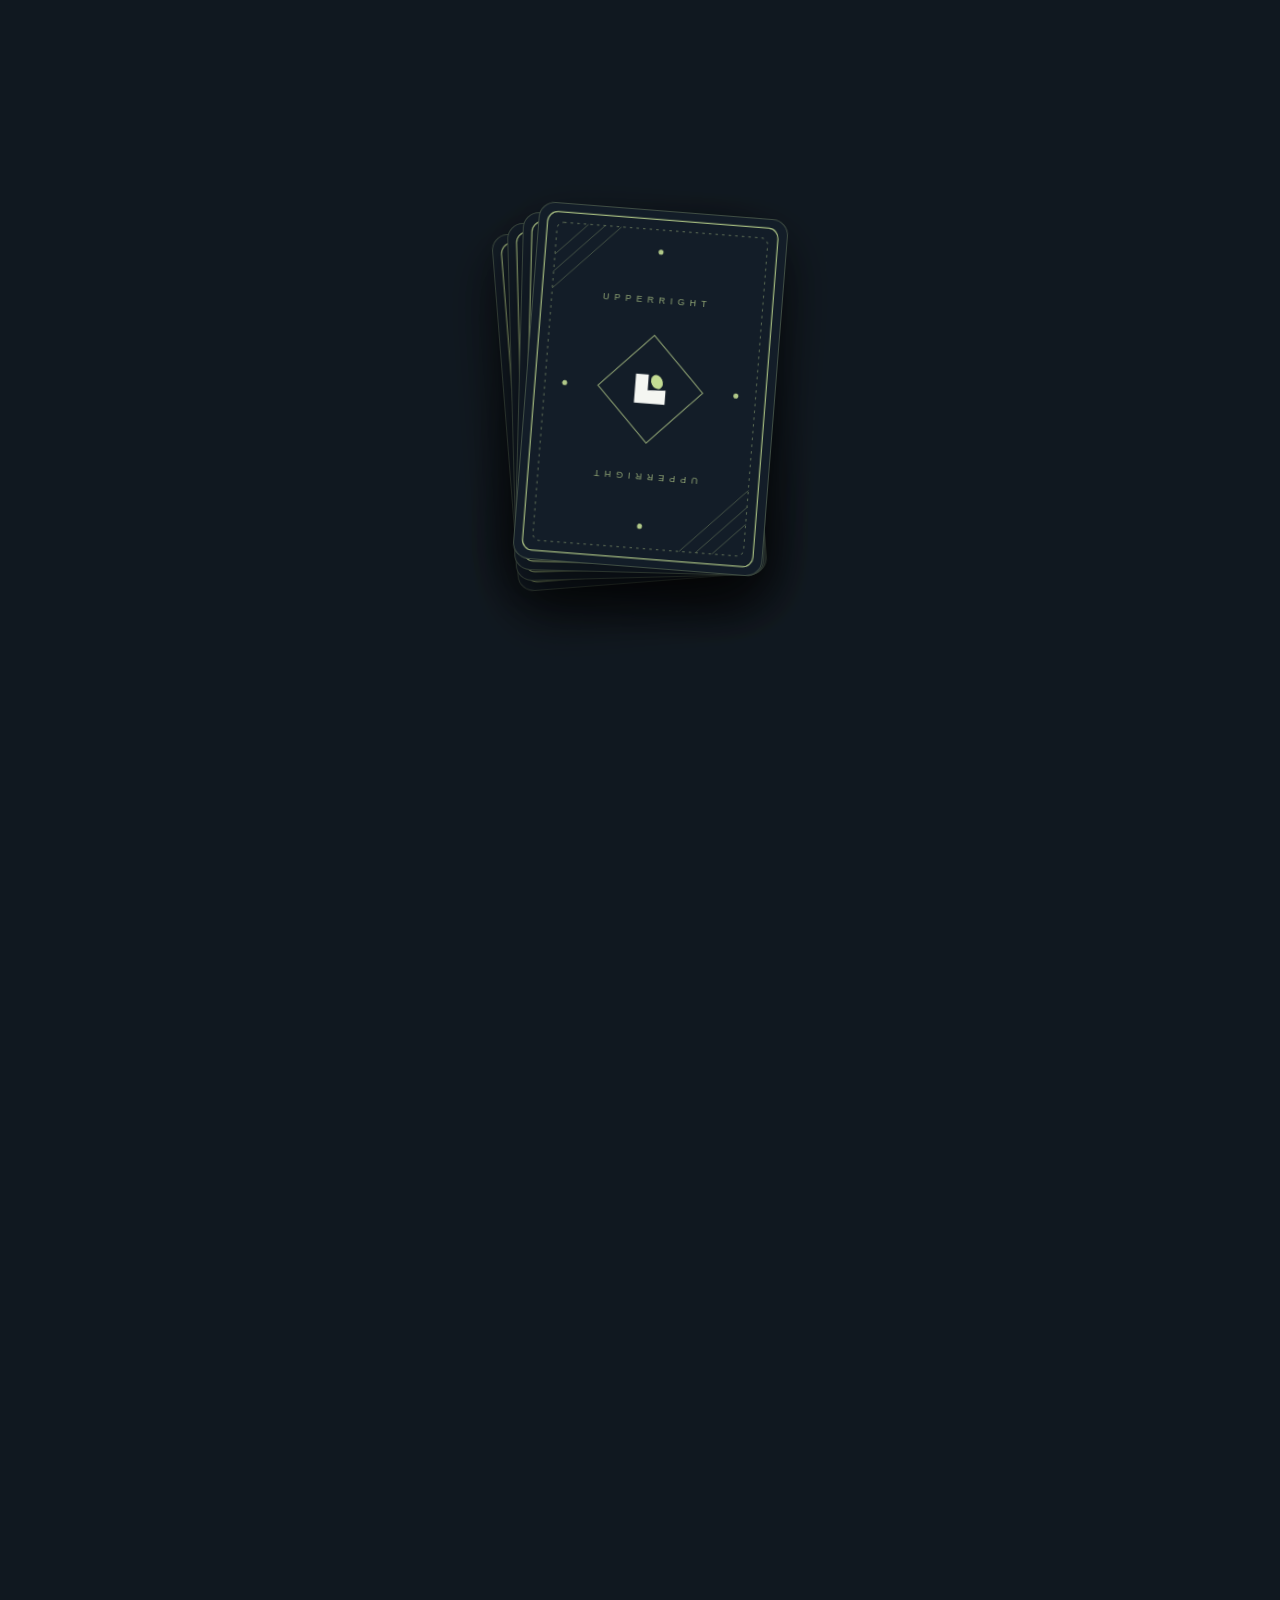
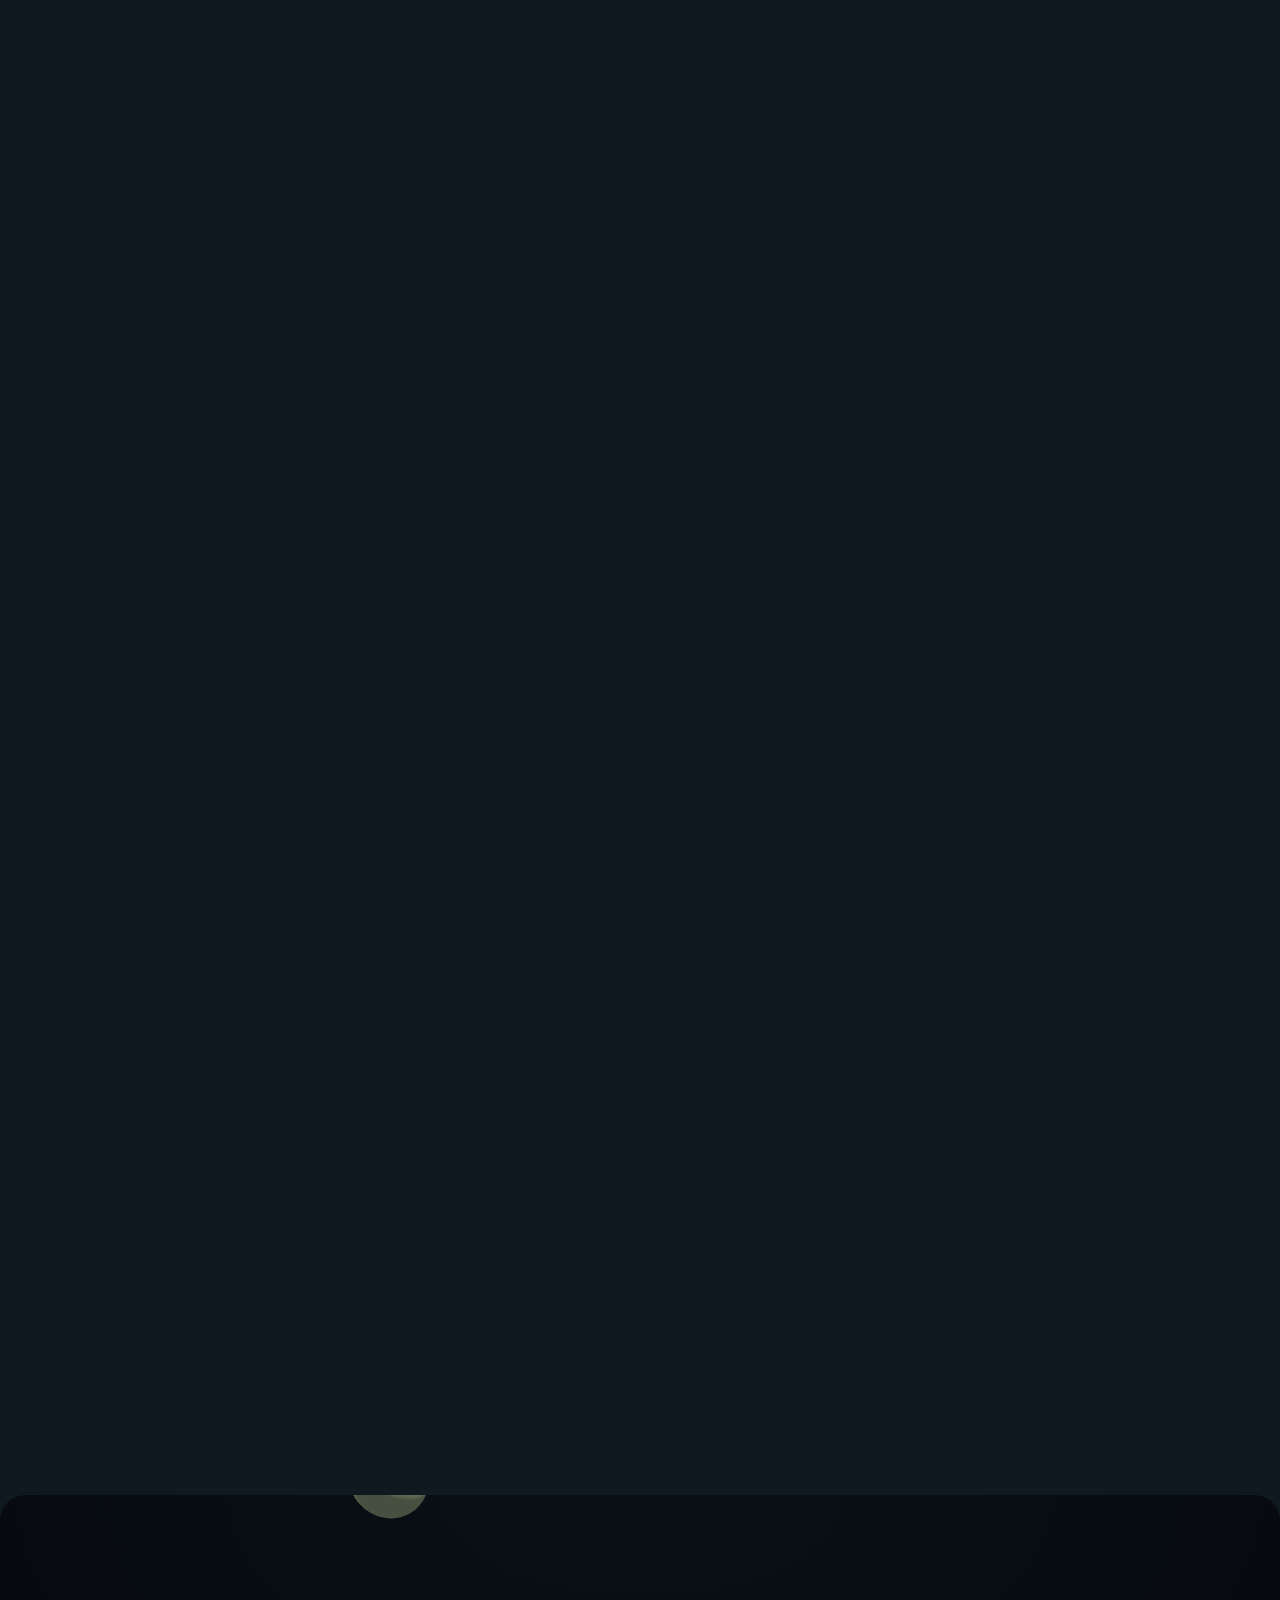
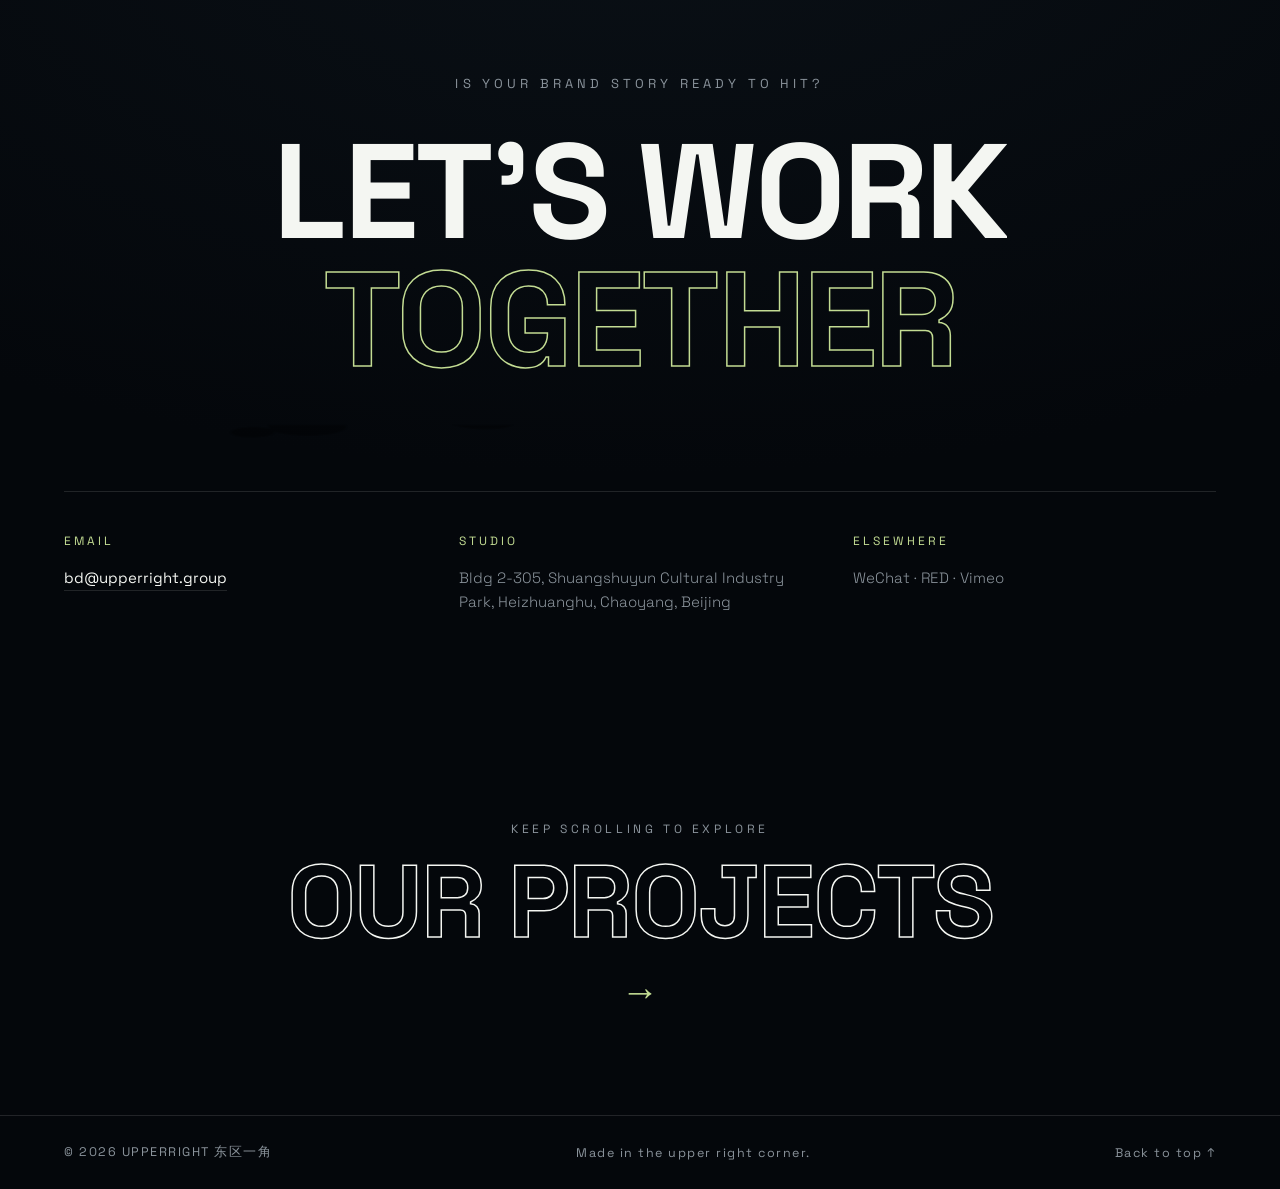
==== commit 05c3d9c7: "Add files via upload" ====
--- a/about.html
+++ b/about.html
@@ -6,7 +6,7 @@
   <title>About Us — UPPERRIGHT 东区一角</title>
   <meta name="description" content="UPPERRIGHT 东区一角 is a boutique creative & production studio in Beijing — strategy, creative, production and AI-native expertise." />
   <link rel="icon" type="image/svg+xml" href="assets/logo.svg" />
-  <link rel="stylesheet" href="css/style.css?v=7" />
+  <link rel="stylesheet" href="css/style.css?v=8" />
   <script type="importmap">
   {
     "imports": {
@@ -131,8 +131,8 @@
         <span class="bw-cell"><img class="bw-logo" src="assets/logos/lenovo.svg" alt="LENOVO" loading="lazy" /></span>
         <span class="bw-cell"><img class="bw-logo bw-sq" src="assets/logos/roborock.svg" alt="ROBOROCK" loading="lazy" /></span>
         <span class="bw-cell"><img class="bw-logo bw-sq" src="assets/logos/lining.svg" alt="LI-NING" loading="lazy" /></span>
-        <span class="bw-cell"><img class="bw-logo bw-sq" src="assets/logos/lexus.svg" alt="LEXUS" loading="lazy" /></span>
-        <span class="bw-cell"><img class="bw-logo" src="assets/logos/montblanc.svg" alt="MONTBLANC" loading="lazy" /></span>
+        <span class="bw-cell"><img class="bw-logo bw-tall" src="assets/logos/lexus.svg" alt="LEXUS" loading="lazy" /></span>
+        <span class="bw-cell"><img class="bw-logo bw-tall" src="assets/logos/montblanc.svg" alt="MONTBLANC" loading="lazy" /></span>
         <span class="bw-cell"><img class="bw-logo bw-sq" src="assets/logos/volvo.svg" alt="VOLVO" loading="lazy" /></span>
         <span class="bw-cell"><img class="bw-logo bw-sq" src="assets/logos/hp.svg" alt="HP" loading="lazy" /></span>
         <span class="bw-cell"><img class="bw-logo" src="assets/logos/didi.svg" alt="DIDI" loading="lazy" /></span>
--- a/css/style.css
+++ b/css/style.css
@@ -875,3 +875,4 @@
 .aip-feat-info{position:absolute;left:34px;bottom:30px}
 .aip-feat-info h3{font-size:clamp(22px,3vw,36px);margin:10px 0 0}
 @media (max-width:820px){.aip-steps,.aip-why-grid{grid-template-columns:1fr}}
+.brand-wall .bw-cell{display:flex;align-items:center}
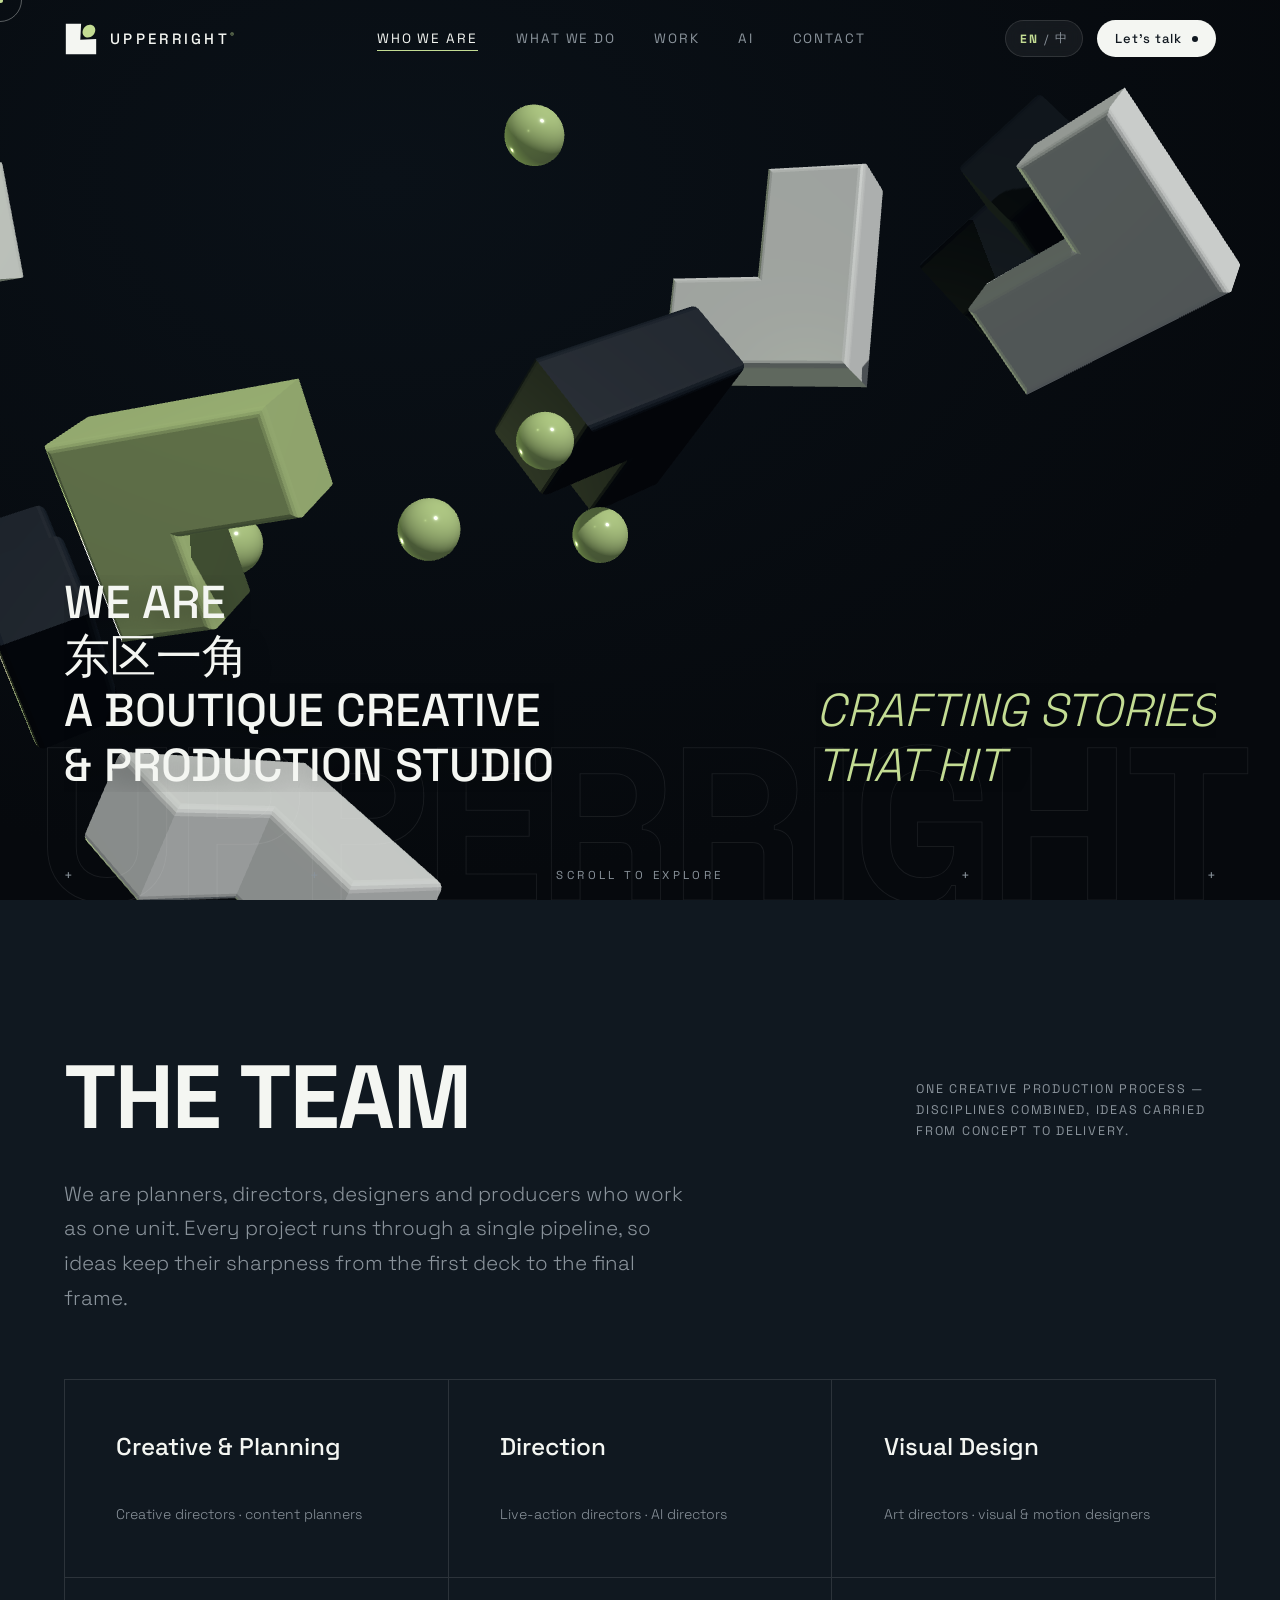
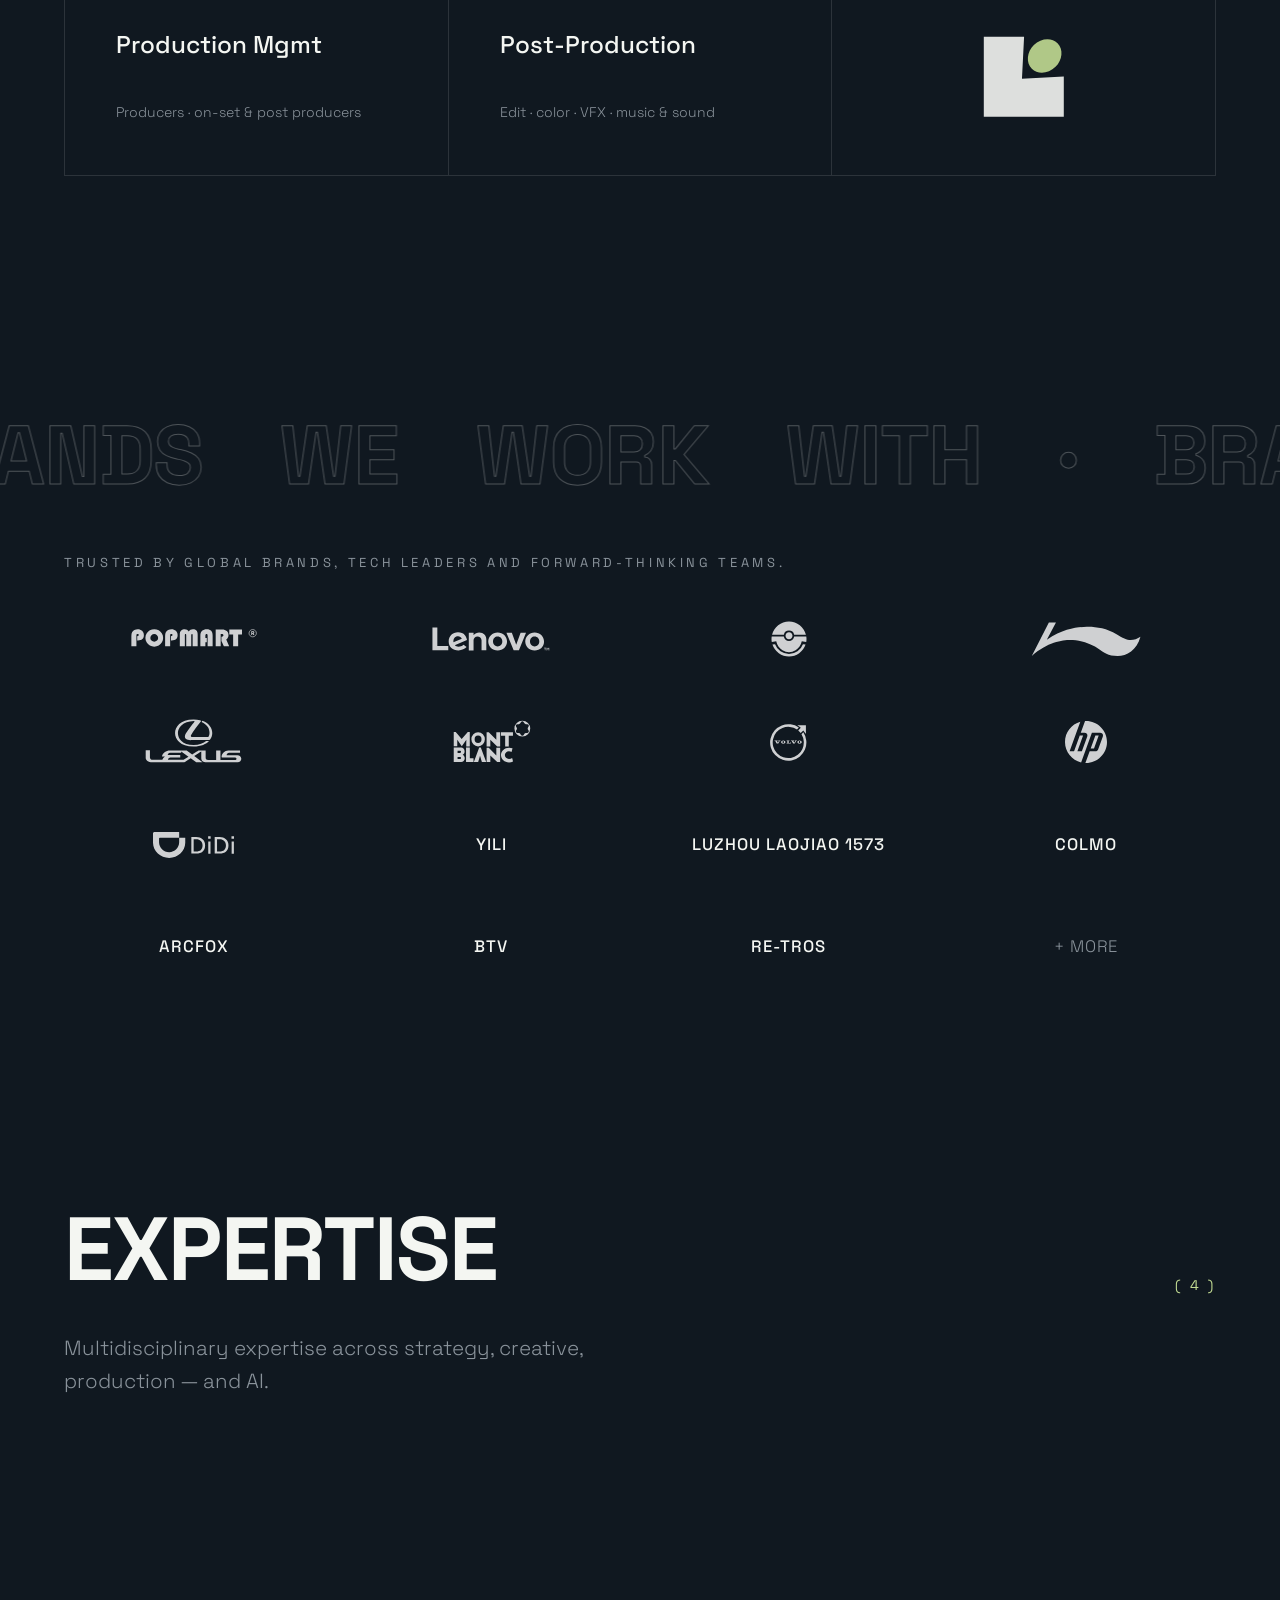
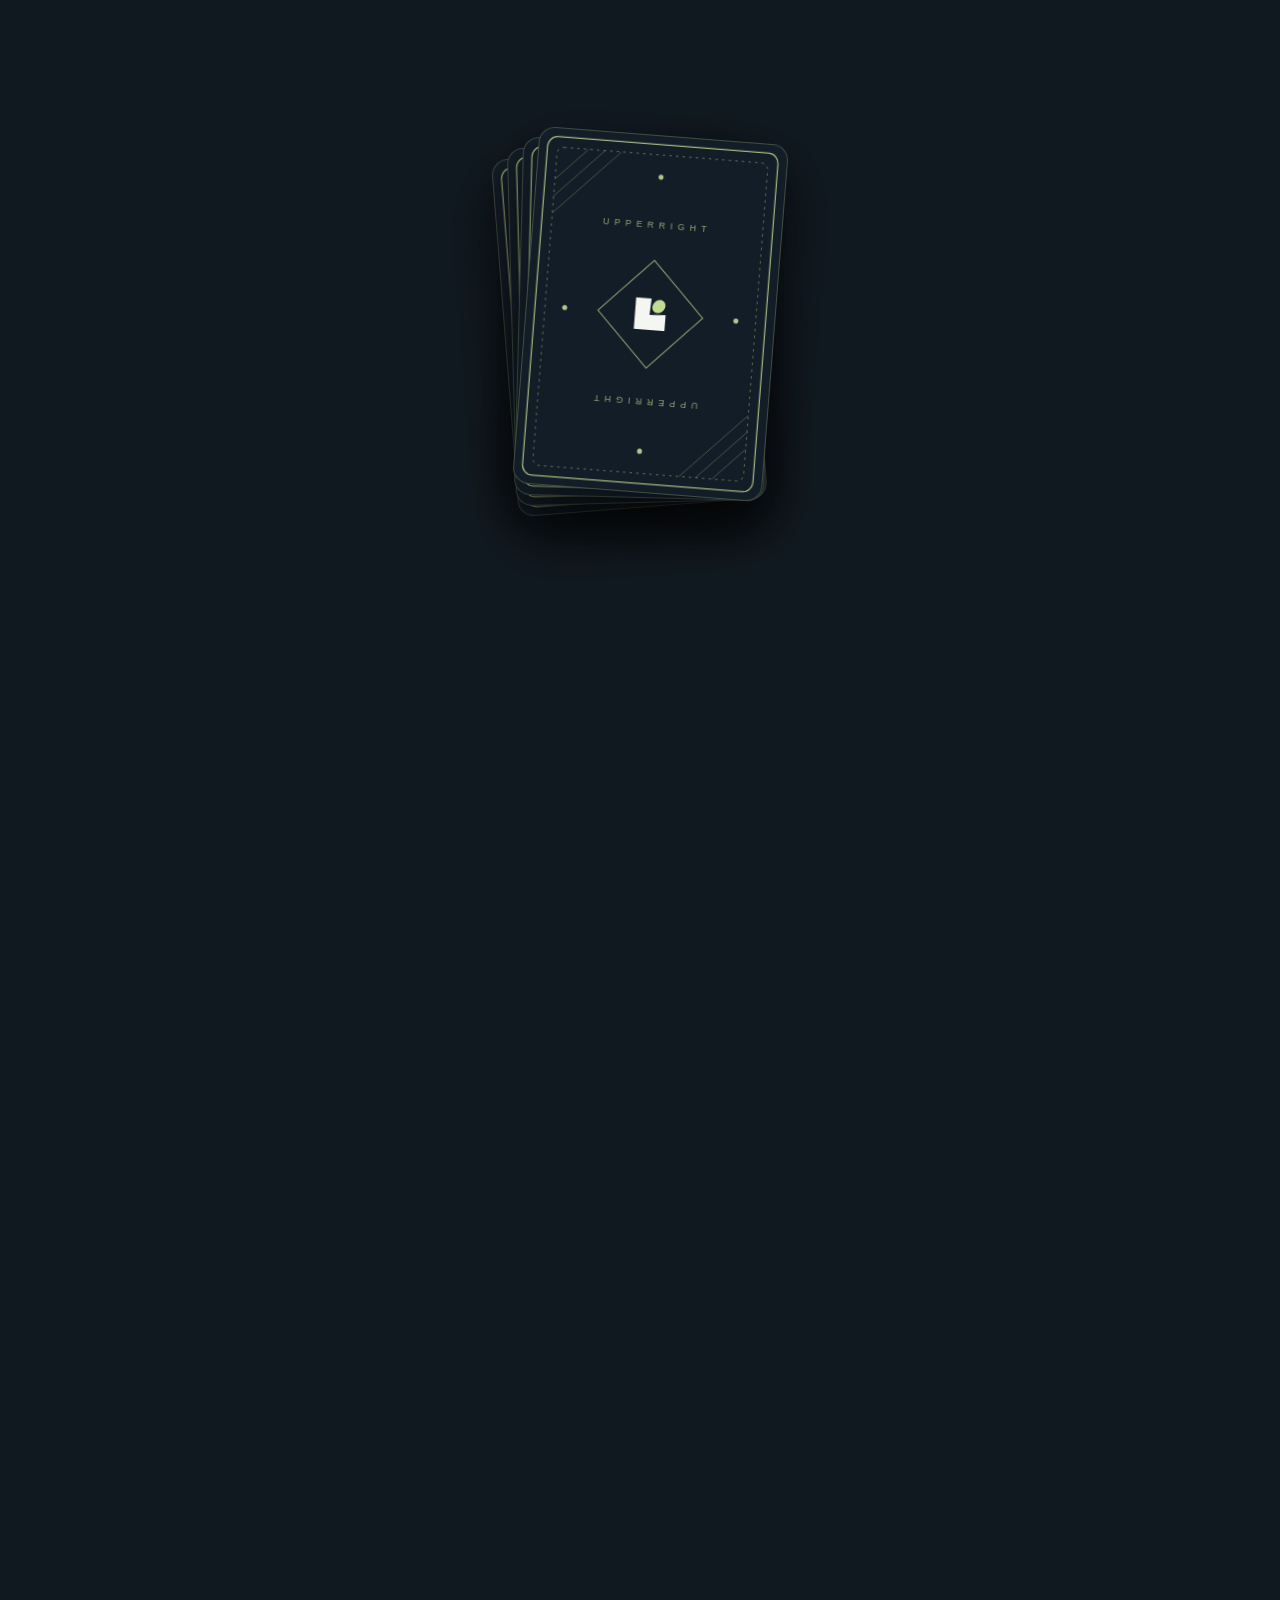
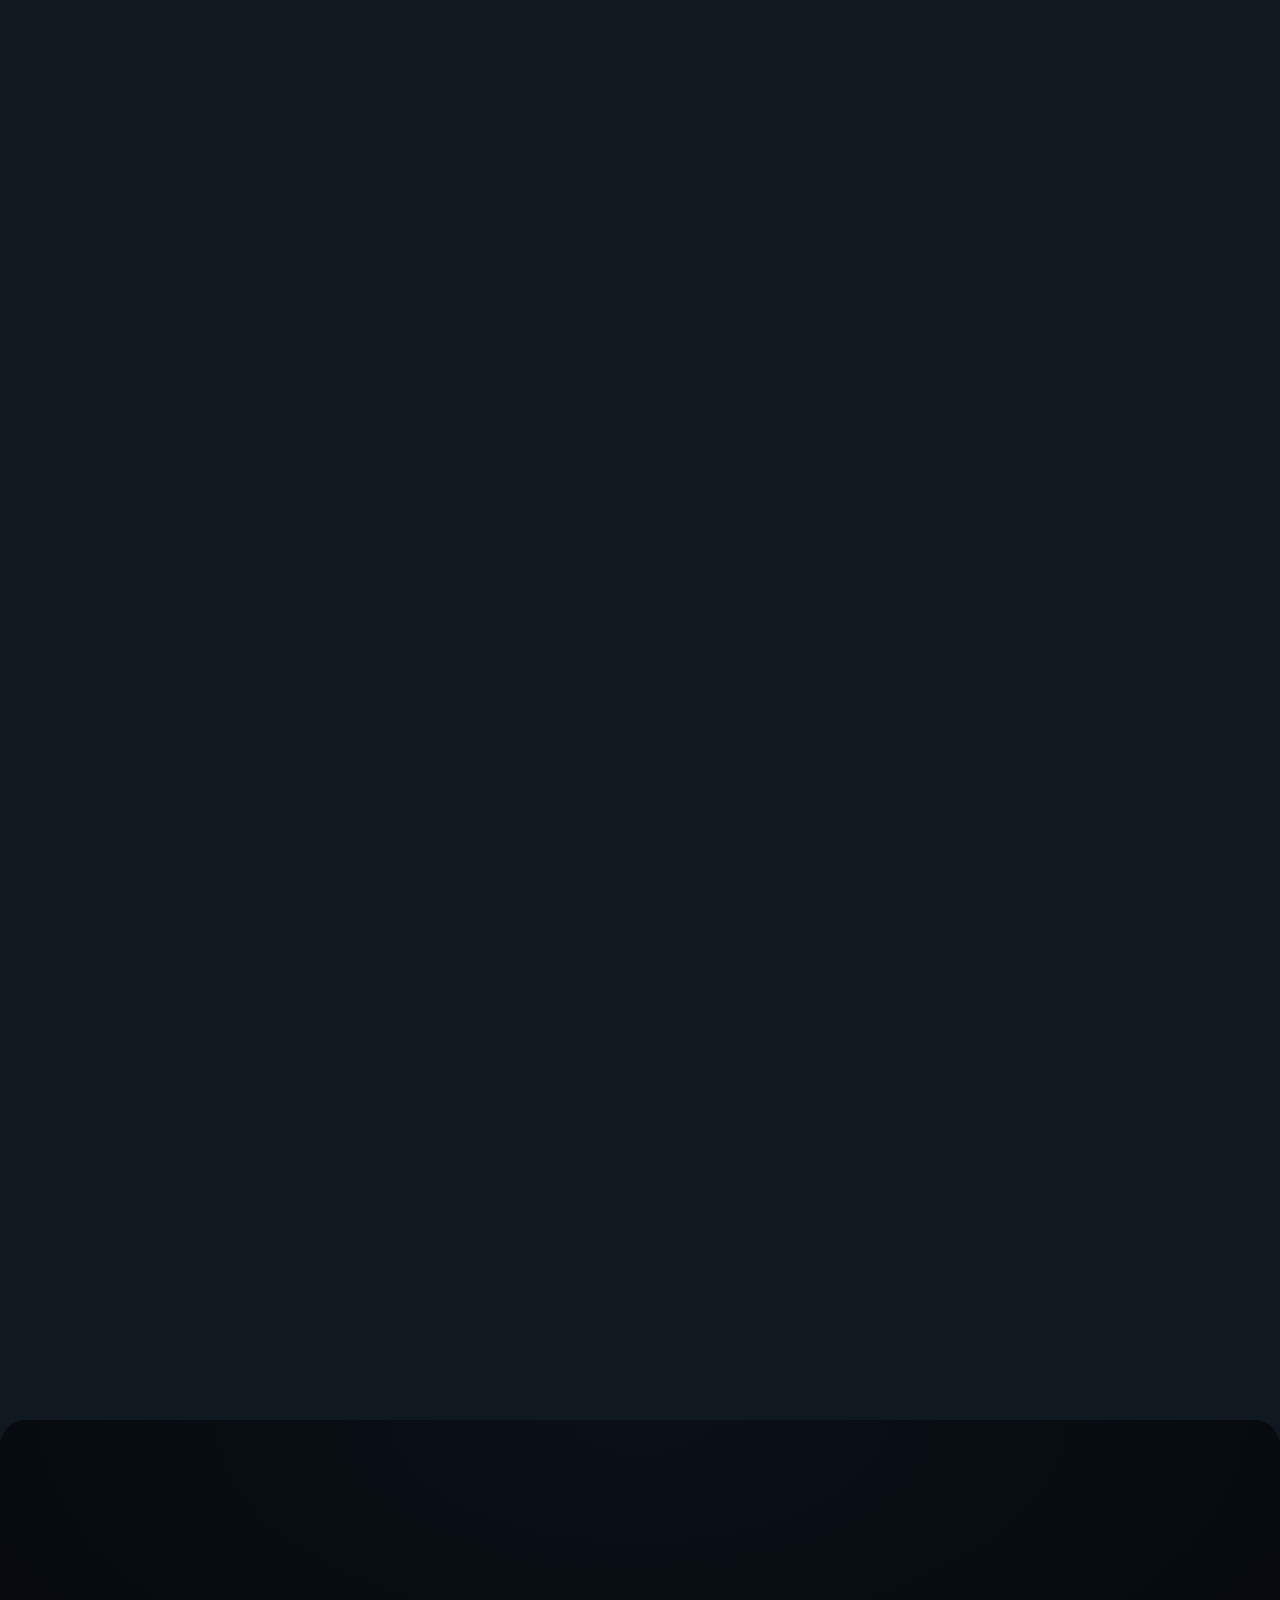
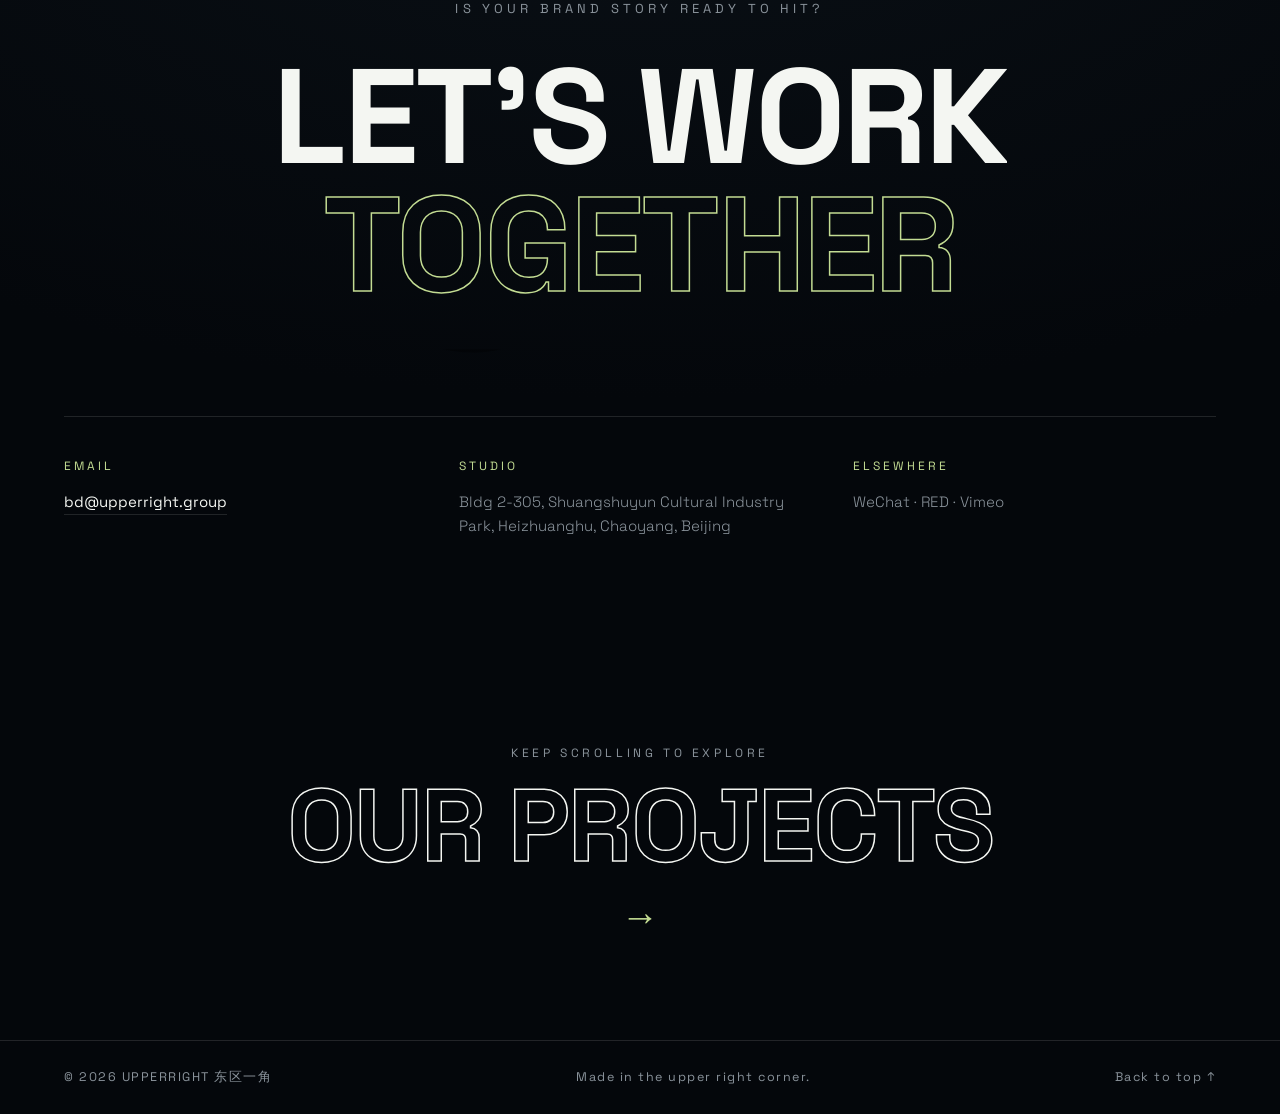
==== commit bebd1111: "Fix logo geometry (correct green dot shape/tilt) in all pages" ====
--- a/about.html
+++ b/about.html
@@ -5,6 +5,19 @@
   <meta name="viewport" content="width=device-width, initial-scale=1.0" />
   <title>About Us — UPPERRIGHT 东区一角</title>
   <meta name="description" content="UPPERRIGHT 东区一角 is a boutique creative & production studio in Beijing — strategy, creative, production and AI-native expertise." />
+  <link rel="canonical" href="https://www.upperright.group/about.html" />
+  <meta property="og:type" content="website" />
+  <meta property="og:site_name" content="UPPERRIGHT 东区一角" />
+  <meta property="og:title" content="About Us — UPPERRIGHT 东区一角" />
+  <meta property="og:description" content="A boutique creative & production studio — strategy, creative, production and AI-native expertise." />
+  <meta property="og:url" content="https://www.upperright.group/about.html" />
+  <meta property="og:image" content="https://www.upperright.group/assets/img/og-image.jpg" />
+  <meta property="og:image:width" content="1200" />
+  <meta property="og:image:height" content="630" />
+  <meta name="twitter:card" content="summary_large_image" />
+  <meta name="twitter:title" content="About Us — UPPERRIGHT 东区一角" />
+  <meta name="twitter:description" content="A boutique creative & production studio — strategy, creative, production and AI-native." />
+  <meta name="twitter:image" content="https://www.upperright.group/assets/img/og-image.jpg" />
   <link rel="icon" type="image/svg+xml" href="assets/logo.svg" />
   <link rel="stylesheet" href="css/style.css?v=8" />
   <script type="importmap">
@@ -22,7 +35,7 @@
   <div class="loader" id="loader">
     <div class="loader-stage">
       <svg class="loader-logo" viewBox="0 0 100 100" xmlns="http://www.w3.org/2000/svg" aria-hidden="true">
-        <path id="loader-mouth" d="M20 25 L20 80 L80 80 L80 53 L45 55 L45 25 Z" fill="#F4F6F2"/>
+        <path id="loader-mouth" d="M0 0 L0 100 L100 100 L100 49.644 L47.71 52.291 L50.357 0 Z" fill="#F4F6F2"/>
       </svg>
       <div class="loader-dots" id="loader-dots">
         <span class="ldot"></span><span class="ldot"></span><span class="ldot"></span>
@@ -45,9 +58,9 @@
   <!-- ============ NAV ============ -->
   <header class="nav" id="nav">
     <a class="nav-brand" href="index.html" data-cursor>
-      <svg class="nav-logo" viewBox="17 19.34 66 66" xmlns="http://www.w3.org/2000/svg" aria-hidden="true">
-        <path d="M20 25 L20 80 L80 80 L80 53 L45 55 L45 25 Z" fill="currentColor"/>
-        <ellipse cx="62" cy="38" rx="11" ry="14" fill="#C3DC93" transform="rotate(-30 62 38)"/>
+      <svg class="nav-logo" viewBox="-6 -6 112 112" xmlns="http://www.w3.org/2000/svg" aria-hidden="true">
+        <path d="M0 0 L0 100 L100 100 L100 49.644 L47.71 52.291 L50.357 0 Z" fill="currentColor"/>
+        <path d="M92.206 7.929 C99.684 15.446 98.543 28.705 89.658 37.542 C80.774 46.378 67.511 47.448 60.033 39.931 C52.556 32.414 53.697 19.156 62.581 10.319 C71.465 1.482 84.729 0.412 92.206 7.929 Z" fill="#C3DC93"/>
       </svg>
       <span class="nav-word">UPPERRIGHT<sup>®</sup></span>
     </a>
@@ -114,7 +127,7 @@
         <div class="st-cell"><h4 data-i18n="studio.g3">Visual Design</h4><p data-i18n="studio.g3d">Art directors · visual & motion designers</p></div>
         <div class="st-cell"><h4 data-i18n="studio.g4">Production Mgmt</h4><p data-i18n="studio.g4d">Producers · on-set & post producers</p></div>
         <div class="st-cell"><h4 data-i18n="studio.g5">Post-Production</h4><p data-i18n="studio.g5d">Edit · color · VFX · music & sound</p></div>
-        <div class="st-cell st-cell-logo"><svg viewBox="17 19.34 66 66" xmlns="http://www.w3.org/2000/svg"><path d="M20 25 L20 80 L80 80 L80 53 L45 55 L45 25 Z" fill="currentColor"/><ellipse cx="62" cy="38" rx="11" ry="14" fill="#C3DC93" transform="rotate(-30 62 38)"/></svg></div>
+        <div class="st-cell st-cell-logo"><svg viewBox="-6 -6 112 112" xmlns="http://www.w3.org/2000/svg"><path d="M0 0 L0 100 L100 100 L100 49.644 L47.71 52.291 L50.357 0 Z" fill="currentColor"/><path d="M92.206 7.929 C99.684 15.446 98.543 28.705 89.658 37.542 C80.774 46.378 67.511 47.448 60.033 39.931 C52.556 32.414 53.697 19.156 62.581 10.319 C71.465 1.482 84.729 0.412 92.206 7.929 Z" fill="#C3DC93"/></svg></div>
       </div>
     </section>
 
@@ -165,9 +178,9 @@
                   <circle cx="46" cy="210" r="3"/><circle cx="254" cy="210" r="3"/>
                 </g>
                 <rect x="105" y="165" width="90" height="90" transform="rotate(45 150 210)" fill="none" stroke="#C3DC93" stroke-width="1.2" opacity="0.7"/>
-                <g transform="translate(150 210) scale(0.62) translate(-50 -52.5)">
-                  <path d="M20 25 L20 80 L80 80 L80 53 L45 55 L45 25 Z" fill="#F4F6F2"/>
-                  <ellipse cx="62" cy="38" rx="11" ry="14" fill="#C3DC93" transform="rotate(-30 62 38)"/>
+                <g transform="translate(150 210) scale(0.372) translate(-50 -50)">
+                  <path d="M0 0 L0 100 L100 100 L100 49.644 L47.71 52.291 L50.357 0 Z" fill="#F4F6F2"/>
+                  <path d="M92.206 7.929 C99.684 15.446 98.543 28.705 89.658 37.542 C80.774 46.378 67.511 47.448 60.033 39.931 C52.556 32.414 53.697 19.156 62.581 10.319 C71.465 1.482 84.729 0.412 92.206 7.929 Z" fill="#C3DC93"/>
                 </g>
                 <text x="150" y="108" text-anchor="middle" fill="#C3DC93" font-size="11" letter-spacing="6" opacity="0.7" font-family="sans-serif">UPPERRIGHT</text>
                 <text x="150" y="322" text-anchor="middle" fill="#C3DC93" font-size="11" letter-spacing="6" opacity="0.7" font-family="sans-serif" transform="rotate(180 150 316)">UPPERRIGHT</text>
@@ -199,9 +212,9 @@
                   <circle cx="46" cy="210" r="3"/><circle cx="254" cy="210" r="3"/>
                 </g>
                 <rect x="105" y="165" width="90" height="90" transform="rotate(45 150 210)" fill="none" stroke="#C3DC93" stroke-width="1.2" opacity="0.7"/>
-                <g transform="translate(150 210) scale(0.62) translate(-50 -52.5)">
-                  <path d="M20 25 L20 80 L80 80 L80 53 L45 55 L45 25 Z" fill="#F4F6F2"/>
-                  <ellipse cx="62" cy="38" rx="11" ry="14" fill="#C3DC93" transform="rotate(-30 62 38)"/>
+                <g transform="translate(150 210) scale(0.372) translate(-50 -50)">
+                  <path d="M0 0 L0 100 L100 100 L100 49.644 L47.71 52.291 L50.357 0 Z" fill="#F4F6F2"/>
+                  <path d="M92.206 7.929 C99.684 15.446 98.543 28.705 89.658 37.542 C80.774 46.378 67.511 47.448 60.033 39.931 C52.556 32.414 53.697 19.156 62.581 10.319 C71.465 1.482 84.729 0.412 92.206 7.929 Z" fill="#C3DC93"/>
                 </g>
                 <text x="150" y="108" text-anchor="middle" fill="#C3DC93" font-size="11" letter-spacing="6" opacity="0.7" font-family="sans-serif">UPPERRIGHT</text>
                 <text x="150" y="322" text-anchor="middle" fill="#C3DC93" font-size="11" letter-spacing="6" opacity="0.7" font-family="sans-serif" transform="rotate(180 150 316)">UPPERRIGHT</text>
@@ -233,9 +246,9 @@
                   <circle cx="46" cy="210" r="3"/><circle cx="254" cy="210" r="3"/>
                 </g>
                 <rect x="105" y="165" width="90" height="90" transform="rotate(45 150 210)" fill="none" stroke="#C3DC93" stroke-width="1.2" opacity="0.7"/>
-                <g transform="translate(150 210) scale(0.62) translate(-50 -52.5)">
-                  <path d="M20 25 L20 80 L80 80 L80 53 L45 55 L45 25 Z" fill="#F4F6F2"/>
-                  <ellipse cx="62" cy="38" rx="11" ry="14" fill="#C3DC93" transform="rotate(-30 62 38)"/>
+                <g transform="translate(150 210) scale(0.372) translate(-50 -50)">
+                  <path d="M0 0 L0 100 L100 100 L100 49.644 L47.71 52.291 L50.357 0 Z" fill="#F4F6F2"/>
+                  <path d="M92.206 7.929 C99.684 15.446 98.543 28.705 89.658 37.542 C80.774 46.378 67.511 47.448 60.033 39.931 C52.556 32.414 53.697 19.156 62.581 10.319 C71.465 1.482 84.729 0.412 92.206 7.929 Z" fill="#C3DC93"/>
                 </g>
                 <text x="150" y="108" text-anchor="middle" fill="#C3DC93" font-size="11" letter-spacing="6" opacity="0.7" font-family="sans-serif">UPPERRIGHT</text>
                 <text x="150" y="322" text-anchor="middle" fill="#C3DC93" font-size="11" letter-spacing="6" opacity="0.7" font-family="sans-serif" transform="rotate(180 150 316)">UPPERRIGHT</text>
@@ -267,9 +280,9 @@
                   <circle cx="46" cy="210" r="3"/><circle cx="254" cy="210" r="3"/>
                 </g>
                 <rect x="105" y="165" width="90" height="90" transform="rotate(45 150 210)" fill="none" stroke="#C3DC93" stroke-width="1.2" opacity="0.7"/>
-                <g transform="translate(150 210) scale(0.62) translate(-50 -52.5)">
-                  <path d="M20 25 L20 80 L80 80 L80 53 L45 55 L45 25 Z" fill="#F4F6F2"/>
-                  <ellipse cx="62" cy="38" rx="11" ry="14" fill="#C3DC93" transform="rotate(-30 62 38)"/>
+                <g transform="translate(150 210) scale(0.372) translate(-50 -50)">
+                  <path d="M0 0 L0 100 L100 100 L100 49.644 L47.71 52.291 L50.357 0 Z" fill="#F4F6F2"/>
+                  <path d="M92.206 7.929 C99.684 15.446 98.543 28.705 89.658 37.542 C80.774 46.378 67.511 47.448 60.033 39.931 C52.556 32.414 53.697 19.156 62.581 10.319 C71.465 1.482 84.729 0.412 92.206 7.929 Z" fill="#C3DC93"/>
                 </g>
                 <text x="150" y="108" text-anchor="middle" fill="#C3DC93" font-size="11" letter-spacing="6" opacity="0.7" font-family="sans-serif">UPPERRIGHT</text>
                 <text x="150" y="322" text-anchor="middle" fill="#C3DC93" font-size="11" letter-spacing="6" opacity="0.7" font-family="sans-serif" transform="rotate(180 150 316)">UPPERRIGHT</text>
@@ -327,7 +340,7 @@
     <!-- ============ FOOTER ============ -->
     <footer class="footer">
       <span>© 2026 UPPERRIGHT 东区一角</span>
-      <span data-i18n="footer.tag">Made in the upper right corner.</span>
+      <span data-i18n="footer.tag">Up and to the right.</span>
       <a href="#top" data-cursor data-i18n="footer.top">Back to top ↑</a>
     </footer>
 
--- a/css/style.css
+++ b/css/style.css
@@ -598,16 +598,16 @@
 }
 .brand-wall {
   display: grid; grid-template-columns: repeat(4, 1fr);
-  border-top: 1px solid var(--line); border-left: 1px solid var(--line);
-  margin: 0 var(--pad);
+  gap: clamp(40px, 6vh, 72px) clamp(24px, 3vw, 48px);
+  margin: 0 var(--pad); align-items: center;
 }
 .brand-wall span {
-  border-right: 1px solid var(--line); border-bottom: 1px solid var(--line);
-  padding: clamp(24px, 3vw, 40px) clamp(16px, 2vw, 28px);
-  font-size: clamp(15px, 1.5vw, 21px); font-weight: 500; letter-spacing: 0.04em;
-  color: var(--paper); transition: background-color .4s, color .4s;
-}
-.brand-wall span:hover { background: rgba(195,220,147,0.06); color: var(--green); }
+  display: flex; align-items: center; justify-content: center; text-align: center;
+  min-height: 48px;
+  font-size: clamp(14px, 1.3vw, 19px); font-weight: 500; letter-spacing: 0.06em;
+  color: var(--paper); opacity: 0.8; transition: opacity .3s, color .3s;
+}
+.brand-wall span:hover { opacity: 1; color: var(--green); }
 .bw-more { color: var(--grey) !important; font-weight: 300 !important; }
 
 /* ============ EXPERTISE ============ */
@@ -848,9 +848,10 @@
 @media (max-width:820px){.pj-cols{grid-template-columns:1fr;gap:5vh}.pj-next-media{display:none}}
 
 /* ---- brand wall logos ---- */
-.brand-wall .bw-logo{height:26px;width:auto;max-width:150px;filter:brightness(0) invert(1);opacity:.78;transition:opacity .25s;vertical-align:middle}
-.brand-wall .bw-logo.bw-sq{height:34px}
-.brand-wall .bw-logo:hover{opacity:1}
+.brand-wall .bw-logo{height:auto;width:auto;max-height:26px;max-width:72%;filter:brightness(0) invert(1);opacity:.8;transition:opacity .25s}
+.brand-wall .bw-logo.bw-sq{max-height:42px}
+.brand-wall .bw-logo.bw-tall{max-height:50px}
+.brand-wall .bw-cell:hover .bw-logo{opacity:1}
 
 /* ---- AI page ---- */
 .aip-main{max-width:1200px;margin:0 auto;padding-top:8vh}
